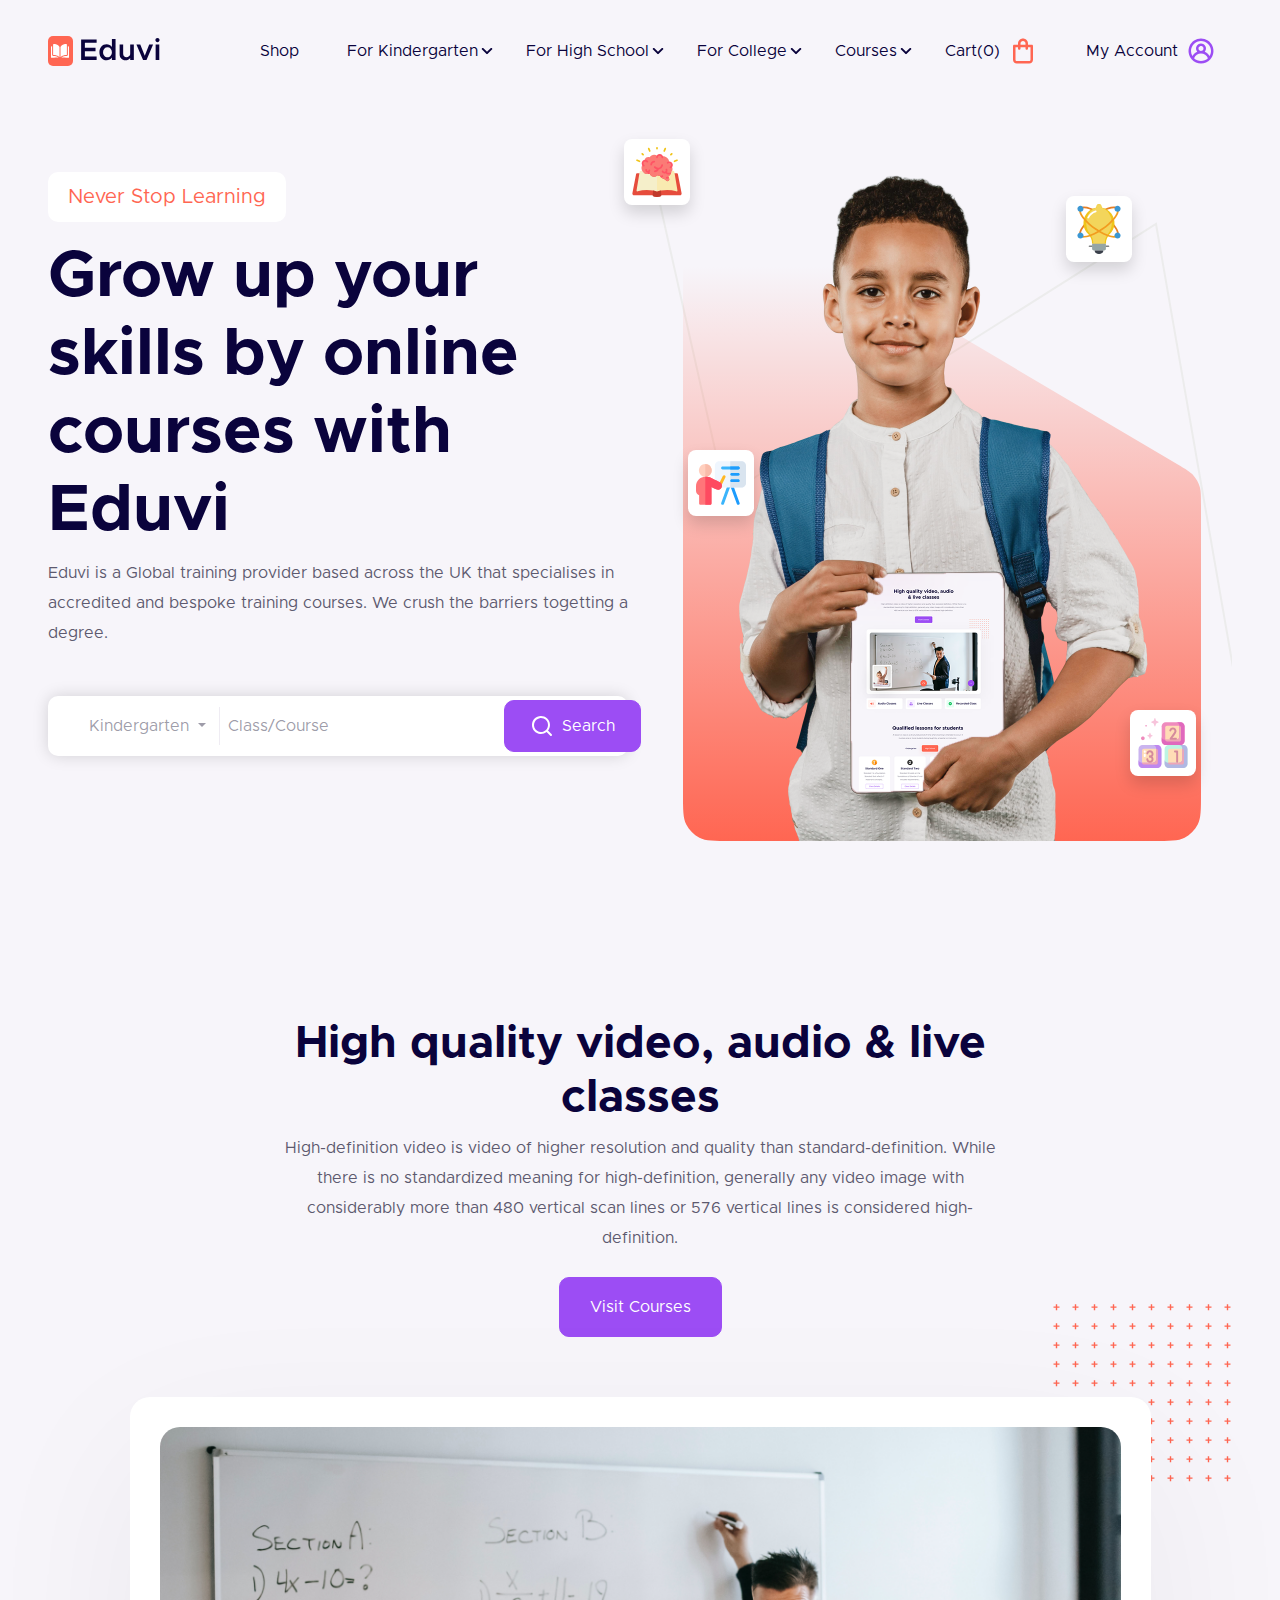
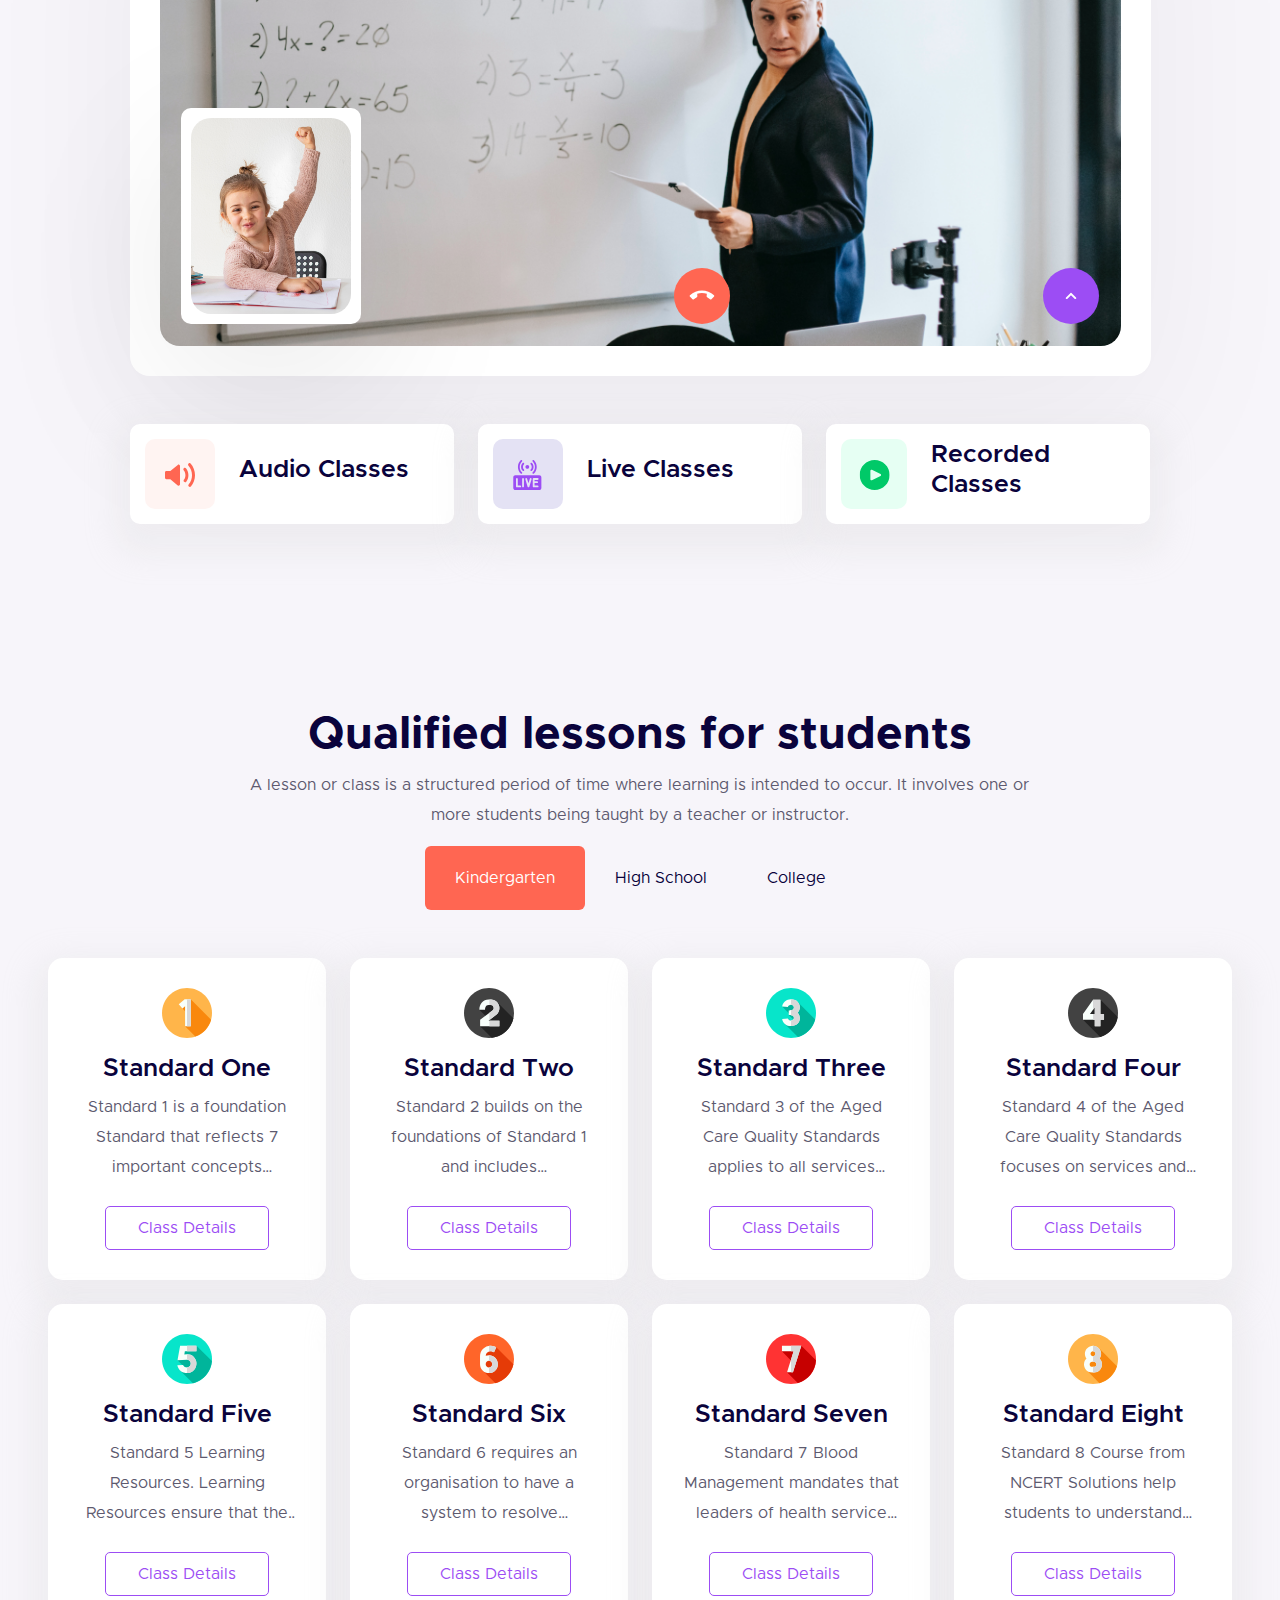
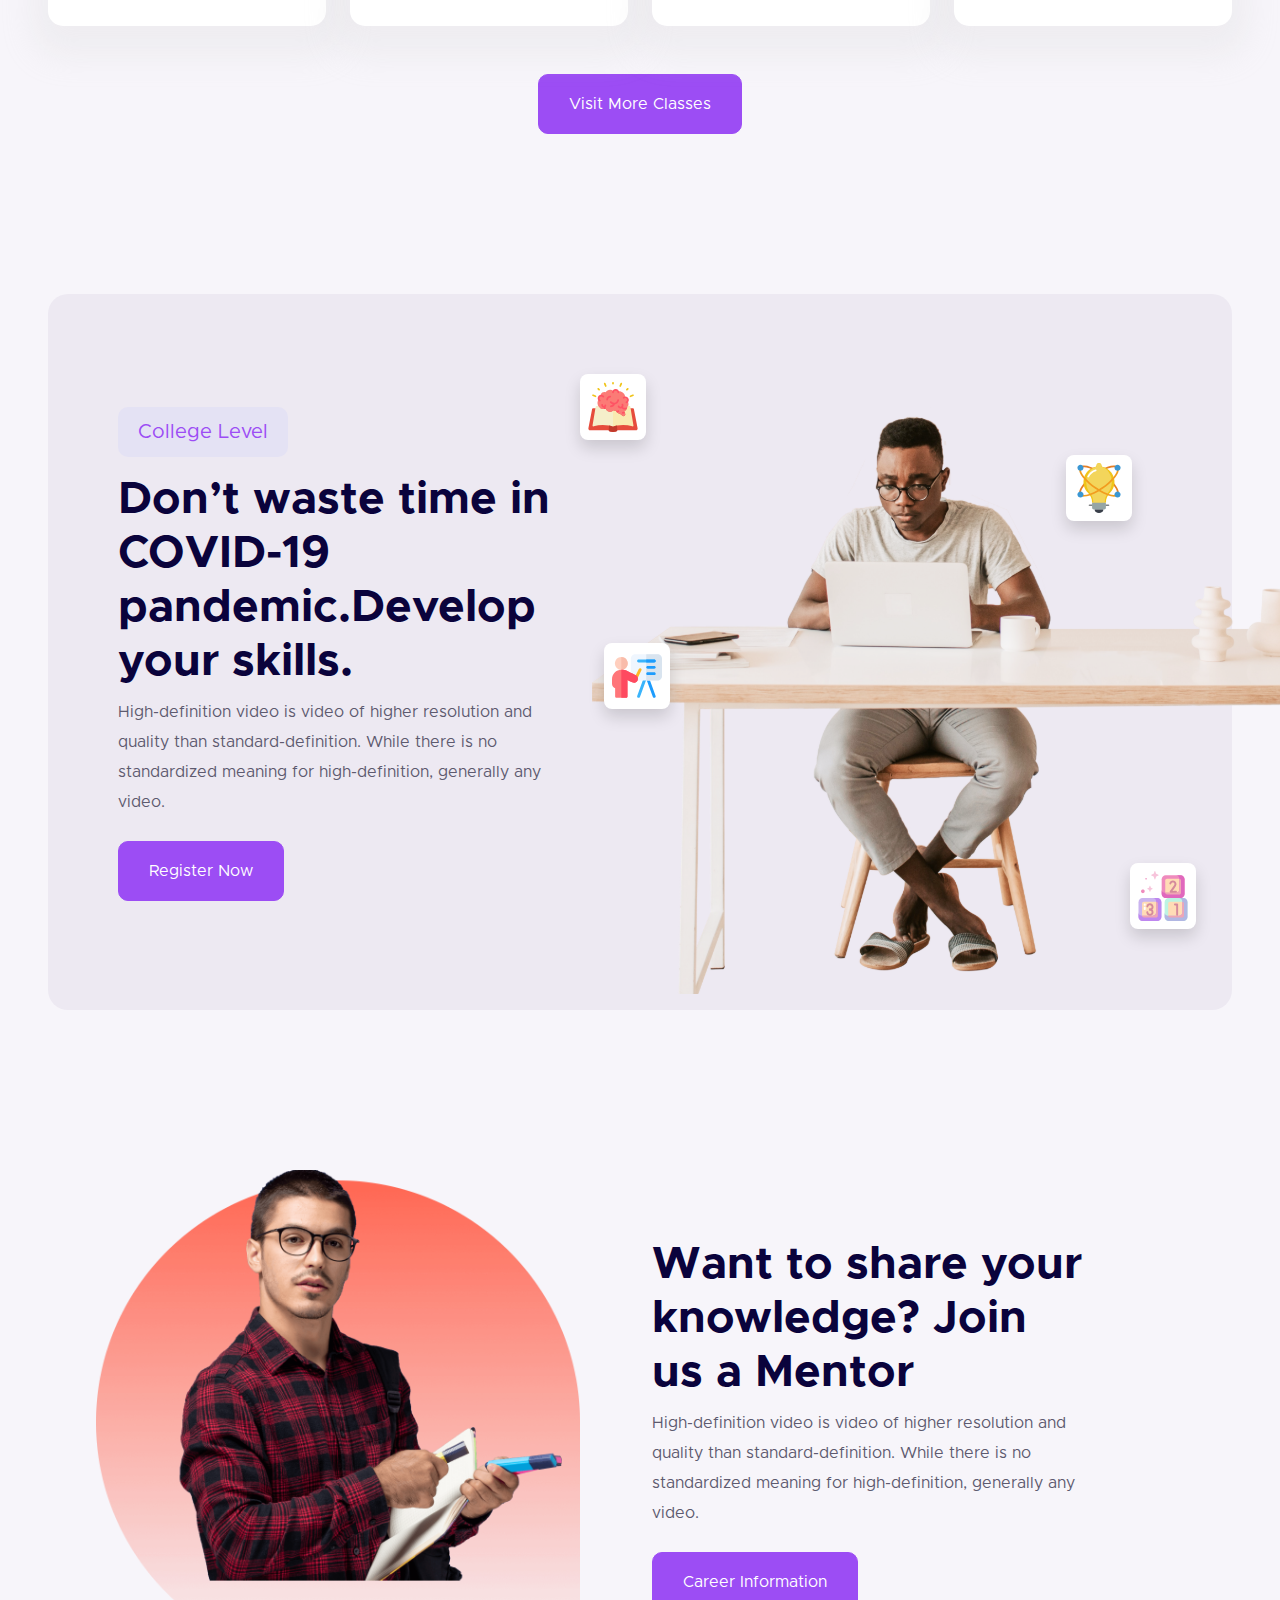
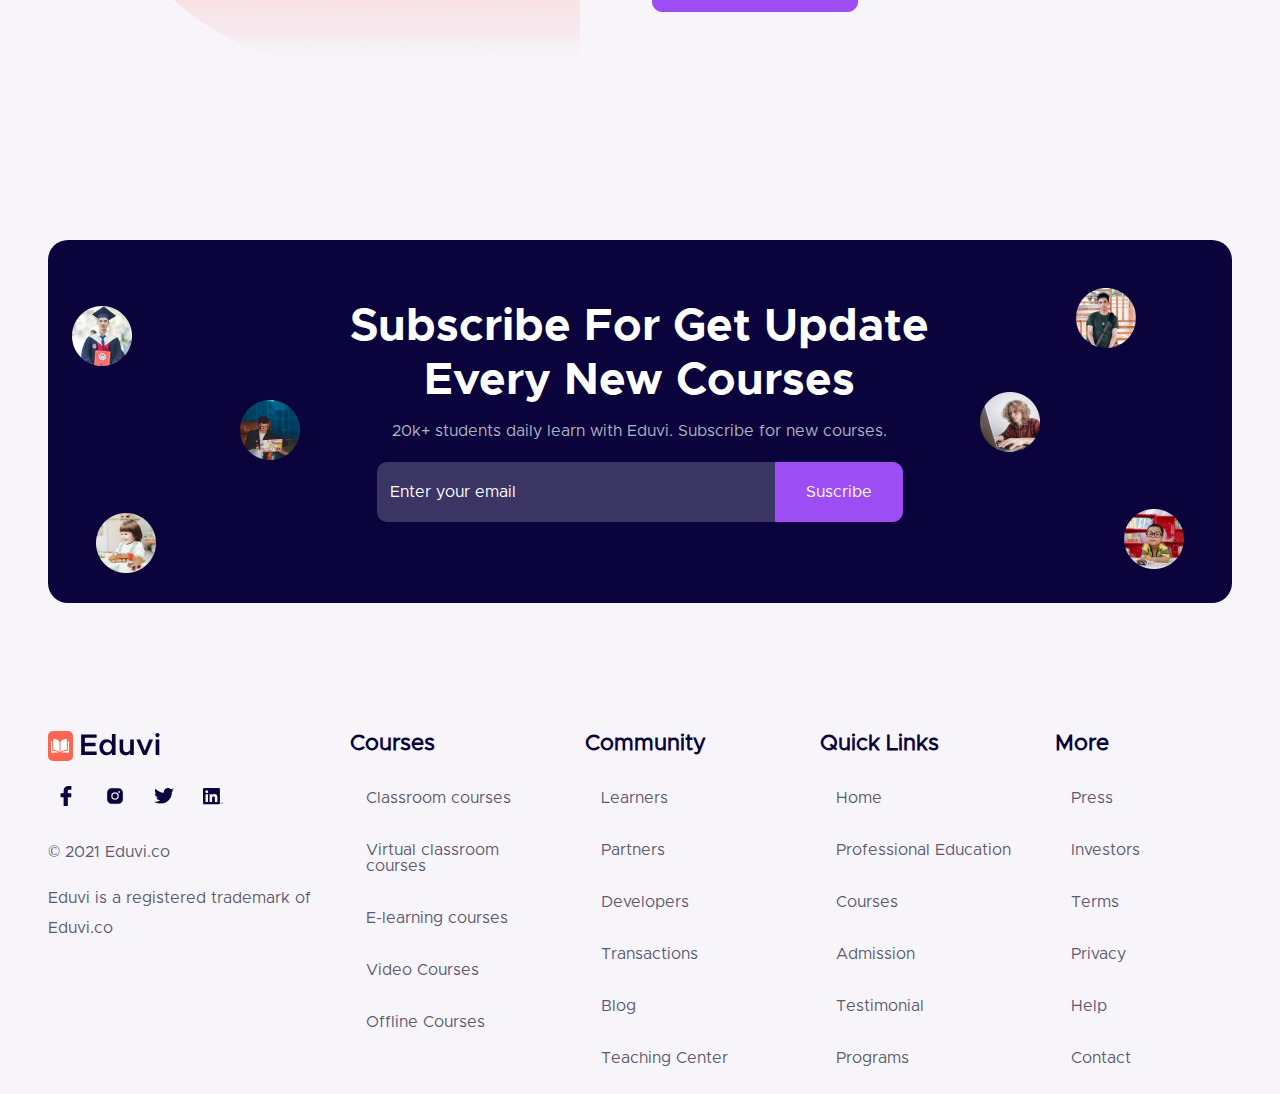
==== index.html @ 2e6a2128 "homepage fixes" ====
<!DOCTYPE html>
<html lang="en">
  <head>
    <meta charset="UTF-8" />
    <meta http-equiv="X-UA-Compatible" content="IE=edge" />
    <meta name="viewport" content="width=device-width, initial-scale=1.0" />
    <meta name="description" content="Eduvi is a Global training provider based across the UK that specialises in accredited and bespoke training courses. We crush the barriers togetting a degree"/>
    <!-- facebook meta tags -->
    <meta property="og:title" content="Want to share your knowledge?">
    <meta property="og:description" content="High-definition video is video of higher resolution and quality than standard-definition. While there is no standardized meaning for high-definition, generally any video.">
    <meta property="og:image" content="https://cupidanish10.github.io/eduVi-website/img/mentor.png">
    <meta property="og:url" content="https://cupidanish10.github.io/eduVi-website">
    <!-- twitter meta tags -->
    <meta name="twitter:title" content="Want to share your knowledge? ">
    <meta name="twitter:description" content="High-definition video is video of higher resolution and quality than standard-definition. While there is no standardized meaning for high-definition, generally any video.">
    <meta name="twitter:image" content="https://cupidanish10.github.io/eduVi-website/img/mentor.png">
    <meta name="twitter:card" content="https://cupidanish10.github.io/eduVi-website/img/mentor.png">
    <title>EDuvi | Home</title>
    <link rel="stylesheet" href="css/main.css" />
  </head>
  <body>
    <header class="header-static">
      <nav class="navbar navbar-expand-lg bg-transparent">
        <div class="container-fluid px-3 px-xl-5">
          <a class="navbar-brand" href="#">
            <img src="img/Logo.svg" alt="logo" />
          </a>
          <button
            class="navbar-toggler ms-auto me-3"
            type="button"
            data-bs-toggle="collapse"
            data-bs-target="#navbar-js"
            aria-controls="navbar-js"
            aria-expanded="false"
            aria-label="Toggle navigation"
          >
            <span class="navbar-toggler-icon"></span>
          </button>
          <div class="collapse navbar-collapse" id="navbar-js">
            <ul class="navbar-nav me-auto first-group">
              <li class="nav-item nav-item-spaced">
                <a class="nav-link" href="shop.html">Shop</a>
              </li>

              <li class="nav-item nav-item-spaced dropdown">
                <a
                  class="nav-link dropdown-toggle"
                  href="#"
                  role="button"
                  data-bs-toggle="dropdown"
                  aria-expanded="false"
                >
                  For Kindergarten
                </a>
                <ul class="dropdown-menu">
                  <li><a class="dropdown-item" href="#">Action</a></li>
                  <li><a class="dropdown-item" href="#">Another action</a></li>
                  <li><hr class="dropdown-divider" /></li>
                  <li>
                    <a class="dropdown-item" href="#">Something else here</a>
                  </li>
                </ul>
              </li>
              <li class="nav-item nav-item-spaced dropdown">
                <a
                  class="nav-link dropdown-toggle"
                  href="#"
                  role="button"
                  data-bs-toggle="dropdown"
                  aria-expanded="false"
                >
                  For High School
                </a>
                <ul class="dropdown-menu">
                  <li><a class="dropdown-item" href="#">Action</a></li>
                  <li><a class="dropdown-item" href="#">Another action</a></li>
                  <li><hr class="dropdown-divider" /></li>
                  <li>
                    <a class="dropdown-item" href="#">Something else here</a>
                  </li>
                </ul>
              </li>
              <li class="nav-item nav-item-spaced dropdown">
                <a
                  class="nav-link dropdown-toggle"
                  href="#"
                  role="button"
                  data-bs-toggle="dropdown"
                  aria-expanded="false"
                >
                  For College
                </a>
                <ul class="dropdown-menu">
                  <li><a class="dropdown-item" href="#">Action</a></li>
                  <li><a class="dropdown-item" href="#">Another action</a></li>
                  <li><hr class="dropdown-divider" /></li>
                  <li>
                    <a class="dropdown-item" href="#">Something else here</a>
                  </li>
                </ul>
              </li>
             
              <li class="nav-item nav-item-spaced dropdown">
                <a
                  class="nav-link dropdown-toggle"
                  href="#"
                  role="button"
                  data-bs-toggle="dropdown"
                  aria-expanded="false"
                >
                  Courses
                </a>
                <ul class="dropdown-menu">
                  <li><a class="dropdown-item" href="#">Action</a></li>
                  <li><a class="dropdown-item" href="#">Another action</a></li>
                  <li><hr class="dropdown-divider" /></li>
                  <li>
                    <a class="dropdown-item" href="#">Something else here</a>
                  </li>
                </ul>
              </li>
            </ul>

           
          </div>
          <ul
          class="navbar-nav align-items-lg-center d-flex flex-row ml-lg-auto second-group"
        >
          <li class="nav-item">
            <a class="nav-link d-flex align-items-center" href="cart.html"
              > <span class="d-none d-xl-block pe-2">Cart(0)</span>  <img src="img/icons/bag.svg" alt="shopping bag" /></a
            >
           
          </li>
          <li class="nav-item nav-item-spaced dropdown">
            <a
              class="nav-link d-flex align-items-center dropdown-toggle"
              href="#"
              role="button"
              data-bs-toggle="dropdown"
              aria-expanded="false"
            >
            <span class="d-none d-xl-block pe-2"> My Account </span> <img src="img/icons/profile.svg" alt="profile" />
            </a>
            <ul class="dropdown-menu">
              <li><a class="dropdown-item" href="#">Action</a></li>
              <li><a class="dropdown-item" href="#">Another action</a></li>
              <li><hr class="dropdown-divider" /></li>
              <li>
                <a class="dropdown-item" href="#">Something else here</a>
              </li>
            </ul>
          </li>
        </ul>
        </div>
      </nav>
    </header>

    <main>
      <section class="main position-relative overflow-hidden">
        <div class="container-fluid px-3 px-xl-5">
          <div class="row">
            <div class="col-md-6">
              <div class="badge bg-white text-secondary d-inline-block mb-3">
                Never Stop Learning
              </div>
              <h1>Grow up your skills by online courses with Eduvi</h1>
              <p>
                Eduvi is a Global training provider based across the UK that
                specialises in accredited and bespoke training courses. We crush
                the barriers togetting a degree.
              </p>
              <div class="search-bar mt-5 p-3 p-lg-1 ps-lg-4">
                <form action="#" class="form-group d-block">
                  <div class="row">
                    <div class="col-lg-3 d-flex align-items-center form-group">
                      <div
                        class="dropdown border-end-sm"
                        data-bs-toggle="select"
                      >
                        <button
                          class="btn btn-link dropdown-toggle ps-2 ps-sm-3"
                          type="button"
                          data-bs-toggle="dropdown"
                          aria-expanded="false"
                        >
                          <span class="dropdown-toggle-label"
                            >Kindergarten</span
                          >
                        </button>
                        <input type="hidden" />
                        <ul class="dropdown-menu" style="">
                          <li>
                            
                            <a role="option" class="dropdown-item" tabindex="0" aria-setsize="4" aria-posinset="2"
                              ><span class="dropdown-item-label"
                                >High School</span
                              ></a
                            >
                          </li>
                          <li>
                            <a class="dropdown-item" role="option" class="dropdown-item" tabindex="0" aria-setsize="4" aria-posinset="2"
                              ><span class="dropdown-item-label"
                                >College</span
                              ></a
                            >
                          </li>
                        </ul>
                      </div>
                    </div>
                    <div class="col-lg-6 d-flex align-items-center form-group">
                      <input
                        class="form-control border-0 shadow-0"
                        type="text"
                        name="search"
                        placeholder="Class/Course"
                      />
                    </div>

                    <div class="col-lg-3 d-grid">
                      <button
                        class="btn btn-primary h-100 d-flex justify-content-center px-3"
                        type="submit"
                      >
                        <img
                          src="img/icons/magnifier.svg"
                          alt="search courses"
                        />
                        <span class="ms-2"> Search </span>
                      </button>
                    </div>
                  </div>
                </form>
              </div>
            </div>

            <div class="col-md-6 position-relative">
              <figure class="text-center hero-figure">
                <img src="img/hero/hero.svg" alt="hero image" />
              </figure>
              <div
                class="p-2 bg-white shadow rounded-3 position-absolute top-0 start-0 msn-1 translate-middle-y d-none d-sm-block"
              >
                <img src="img/hero/book.svg" alt="book Icon" />
              </div>
              <div
                class="p-2 bg-white shadow rounded-3 position-absolute top-50 start-0 translate-middle-y ms-5 mtn-2 d-none d-sm-block"
              >
                <img src="img/hero/presentation 1.svg" alt="presentation Icon" />
              </div>
              <div
                class="p-2 bg-white shadow rounded-3 position-absolute top-0 end-0 me-7 mt-4"
              >
                <img src="img/hero/lightbulb 1.svg" alt="bulb Icon" />
              </div>
              <div
                class="p-2 bg-white shadow rounded-3 position-absolute bottom-0 end-0 translate-middle-y mb-5 me-5 d-none d-lg-block z-index-9"
              >
                <img src="img/hero/blocks 1.svg" alt="block Icon" />
              </div>
            </div>
          </div>
        </div>
      </section>

      <section class="main position-relative overflow-hidden">
        <div class="container">
          <div class="row justify-content-center">
            <div class="col-md-8 text-center">
              <h2>High quality video, audio &amp; live classes</h2>
              <p>
                High-definition video is video of higher resolution and quality
                than standard-definition. While there is no standardized meaning
                for high-definition, generally any video image with considerably
                more than 480 vertical scan lines or 576 vertical lines is
                considered high-definition.
              </p>

              <div class="mt-4">
                <a href="" class="btn btn-primary"> Visit Courses </a>
              </div>
            </div>
          </div>

          <div class="row justify-content-center">
            <div class="col-md-11">
              <div class="card border-0 text-center video-card">
                <img src="img/video-call.png" class="img-fluid" alt="video call" />
                
                <div class="position-absolute call-wrapper">
                  <div class="d-flex align-items-end justify-content-between">
                    <div class="small-video">
                      <img src="img/little-girl.png" class="img-fluid" alt="call" />
                    </div>
                    <div class="cancel-btn icon-lg bg-secondary rounded-circle">
                      <img src="img/icons/call.svg" alt="cancel call" />
                    </div>
                    <div class="more-btn icon-lg bg-primary rounded-circle">
                      <img src="img/icons/arrow-up.svg" alt="more arrow" />
                    </div>
                  </div>

                </div>
                <figure class="position-absolute ms-n7 d-none d-xl-block pattern-img">
                  <svg xmlns="http://www.w3.org/2000/svg" width="180" height="185" viewBox="0 0 180 185" fill="none">
                    <path d="M1.50575 8.822V7.464H3.80175V5.14H5.20175V7.464H7.49775V8.822H5.20175V11.23H3.80175V8.822H1.50575Z" fill="#FF6652"/>
                    <path d="M20.5058 8.822V7.464H22.8018V5.14H24.2018V7.464H26.4978V8.822H24.2018V11.23H22.8018V8.822H20.5058Z" fill="#FF6652"/>
                    <path d="M39.5058 8.822V7.464H41.8018V5.14H43.2018V7.464H45.4978V8.822H43.2018V11.23H41.8018V8.822H39.5058Z" fill="#FF6652"/>
                    <path d="M58.5058 8.822V7.464H60.8018V5.14H62.2018V7.464H64.4978V8.822H62.2018V11.23H60.8018V8.822H58.5058Z" fill="#FF6652"/>
                    <path d="M77.5058 8.822V7.464H79.8018V5.14H81.2018V7.464H83.4978V8.822H81.2018V11.23H79.8018V8.822H77.5058Z" fill="#FF6652"/>
                    <path d="M96.5058 8.822V7.464H98.8018V5.14H100.202V7.464H102.498V8.822H100.202V11.23H98.8018V8.822H96.5058Z" fill="#FF6652"/>
                    <path d="M115.506 8.822V7.464H117.802V5.14H119.202V7.464H121.498V8.822H119.202V11.23H117.802V8.822H115.506Z" fill="#FF6652"/>
                    <path d="M134.506 8.822V7.464H136.802V5.14H138.202V7.464H140.498V8.822H138.202V11.23H136.802V8.822H134.506Z" fill="#FF6652"/>
                    <path d="M153.506 8.822V7.464H155.802V5.14H157.202V7.464H159.498V8.822H157.202V11.23H155.802V8.822H153.506Z" fill="#FF6652"/>
                    <path d="M172.506 8.822V7.464H174.802V5.14H176.202V7.464H178.498V8.822H176.202V11.23H174.802V8.822H172.506Z" fill="#FF6652"/>
                    <path d="M1.50575 27.822V26.464H3.80175V24.14H5.20175V26.464H7.49775V27.822H5.20175V30.23H3.80175V27.822H1.50575Z" fill="#FF6652"/>
                    <path d="M20.5058 27.822V26.464H22.8018V24.14H24.2018V26.464H26.4978V27.822H24.2018V30.23H22.8018V27.822H20.5058Z" fill="#FF6652"/>
                    <path d="M39.5058 27.822V26.464H41.8018V24.14H43.2018V26.464H45.4978V27.822H43.2018V30.23H41.8018V27.822H39.5058Z" fill="#FF6652"/>
                    <path d="M58.5058 27.822V26.464H60.8018V24.14H62.2018V26.464H64.4978V27.822H62.2018V30.23H60.8018V27.822H58.5058Z" fill="#FF6652"/>
                    <path d="M77.5058 27.822V26.464H79.8018V24.14H81.2018V26.464H83.4978V27.822H81.2018V30.23H79.8018V27.822H77.5058Z" fill="#FF6652"/>
                    <path d="M96.5058 27.822V26.464H98.8018V24.14H100.202V26.464H102.498V27.822H100.202V30.23H98.8018V27.822H96.5058Z" fill="#FF6652"/>
                    <path d="M115.506 27.822V26.464H117.802V24.14H119.202V26.464H121.498V27.822H119.202V30.23H117.802V27.822H115.506Z" fill="#FF6652"/>
                    <path d="M134.506 27.822V26.464H136.802V24.14H138.202V26.464H140.498V27.822H138.202V30.23H136.802V27.822H134.506Z" fill="#FF6652"/>
                    <path d="M153.506 27.822V26.464H155.802V24.14H157.202V26.464H159.498V27.822H157.202V30.23H155.802V27.822H153.506Z" fill="#FF6652"/>
                    <path d="M172.506 27.822V26.464H174.802V24.14H176.202V26.464H178.498V27.822H176.202V30.23H174.802V27.822H172.506Z" fill="#FF6652"/>
                    <path d="M1.50575 46.822V45.464H3.80175V43.14H5.20175V45.464H7.49775V46.822H5.20175V49.23H3.80175V46.822H1.50575Z" fill="#FF6652"/>
                    <path d="M20.5058 46.822V45.464H22.8018V43.14H24.2018V45.464H26.4978V46.822H24.2018V49.23H22.8018V46.822H20.5058Z" fill="#FF6652"/>
                    <path d="M39.5058 46.822V45.464H41.8018V43.14H43.2018V45.464H45.4978V46.822H43.2018V49.23H41.8018V46.822H39.5058Z" fill="#FF6652"/>
                    <path d="M58.5058 46.822V45.464H60.8018V43.14H62.2018V45.464H64.4978V46.822H62.2018V49.23H60.8018V46.822H58.5058Z" fill="#FF6652"/>
                    <path d="M77.5058 46.822V45.464H79.8018V43.14H81.2018V45.464H83.4978V46.822H81.2018V49.23H79.8018V46.822H77.5058Z" fill="#FF6652"/>
                    <path d="M96.5058 46.822V45.464H98.8018V43.14H100.202V45.464H102.498V46.822H100.202V49.23H98.8018V46.822H96.5058Z" fill="#FF6652"/>
                    <path d="M115.506 46.822V45.464H117.802V43.14H119.202V45.464H121.498V46.822H119.202V49.23H117.802V46.822H115.506Z" fill="#FF6652"/>
                    <path d="M134.506 46.822V45.464H136.802V43.14H138.202V45.464H140.498V46.822H138.202V49.23H136.802V46.822H134.506Z" fill="#FF6652"/>
                    <path d="M153.506 46.822V45.464H155.802V43.14H157.202V45.464H159.498V46.822H157.202V49.23H155.802V46.822H153.506Z" fill="#FF6652"/>
                    <path d="M172.506 46.822V45.464H174.802V43.14H176.202V45.464H178.498V46.822H176.202V49.23H174.802V46.822H172.506Z" fill="#FF6652"/>
                    <path d="M1.50575 65.822V64.464H3.80175V62.14H5.20175V64.464H7.49775V65.822H5.20175V68.23H3.80175V65.822H1.50575Z" fill="#FF6652"/>
                    <path d="M20.5058 65.822V64.464H22.8018V62.14H24.2018V64.464H26.4978V65.822H24.2018V68.23H22.8018V65.822H20.5058Z" fill="#FF6652"/>
                    <path d="M39.5058 65.822V64.464H41.8018V62.14H43.2018V64.464H45.4978V65.822H43.2018V68.23H41.8018V65.822H39.5058Z" fill="#FF6652"/>
                    <path d="M58.5058 65.822V64.464H60.8018V62.14H62.2018V64.464H64.4978V65.822H62.2018V68.23H60.8018V65.822H58.5058Z" fill="#FF6652"/>
                    <path d="M77.5058 65.822V64.464H79.8018V62.14H81.2018V64.464H83.4978V65.822H81.2018V68.23H79.8018V65.822H77.5058Z" fill="#FF6652"/>
                    <path d="M96.5058 65.822V64.464H98.8018V62.14H100.202V64.464H102.498V65.822H100.202V68.23H98.8018V65.822H96.5058Z" fill="#FF6652"/>
                    <path d="M115.506 65.822V64.464H117.802V62.14H119.202V64.464H121.498V65.822H119.202V68.23H117.802V65.822H115.506Z" fill="#FF6652"/>
                    <path d="M134.506 65.822V64.464H136.802V62.14H138.202V64.464H140.498V65.822H138.202V68.23H136.802V65.822H134.506Z" fill="#FF6652"/>
                    <path d="M153.506 65.822V64.464H155.802V62.14H157.202V64.464H159.498V65.822H157.202V68.23H155.802V65.822H153.506Z" fill="#FF6652"/>
                    <path d="M172.506 65.822V64.464H174.802V62.14H176.202V64.464H178.498V65.822H176.202V68.23H174.802V65.822H172.506Z" fill="#FF6652"/>
                    <path d="M1.50575 84.822V83.464H3.80175V81.14H5.20175V83.464H7.49775V84.822H5.20175V87.23H3.80175V84.822H1.50575Z" fill="#FF6652"/>
                    <path d="M20.5058 84.822V83.464H22.8018V81.14H24.2018V83.464H26.4978V84.822H24.2018V87.23H22.8018V84.822H20.5058Z" fill="#FF6652"/>
                    <path d="M39.5058 84.822V83.464H41.8018V81.14H43.2018V83.464H45.4978V84.822H43.2018V87.23H41.8018V84.822H39.5058Z" fill="#FF6652"/>
                    <path d="M58.5058 84.822V83.464H60.8018V81.14H62.2018V83.464H64.4978V84.822H62.2018V87.23H60.8018V84.822H58.5058Z" fill="#FF6652"/>
                    <path d="M77.5058 84.822V83.464H79.8018V81.14H81.2018V83.464H83.4978V84.822H81.2018V87.23H79.8018V84.822H77.5058Z" fill="#FF6652"/>
                    <path d="M96.5058 84.822V83.464H98.8018V81.14H100.202V83.464H102.498V84.822H100.202V87.23H98.8018V84.822H96.5058Z" fill="#FF6652"/>
                    <path d="M115.506 84.822V83.464H117.802V81.14H119.202V83.464H121.498V84.822H119.202V87.23H117.802V84.822H115.506Z" fill="#FF6652"/>
                    <path d="M134.506 84.822V83.464H136.802V81.14H138.202V83.464H140.498V84.822H138.202V87.23H136.802V84.822H134.506Z" fill="#FF6652"/>
                    <path d="M153.506 84.822V83.464H155.802V81.14H157.202V83.464H159.498V84.822H157.202V87.23H155.802V84.822H153.506Z" fill="#FF6652"/>
                    <path d="M172.506 84.822V83.464H174.802V81.14H176.202V83.464H178.498V84.822H176.202V87.23H174.802V84.822H172.506Z" fill="#FF6652"/>
                    <path d="M1.50575 103.822V102.464H3.80175V100.14H5.20175V102.464H7.49775V103.822H5.20175V106.23H3.80175V103.822H1.50575Z" fill="#FF6652"/>
                    <path d="M20.5058 103.822V102.464H22.8018V100.14H24.2018V102.464H26.4978V103.822H24.2018V106.23H22.8018V103.822H20.5058Z" fill="#FF6652"/>
                    <path d="M39.5058 103.822V102.464H41.8018V100.14H43.2018V102.464H45.4978V103.822H43.2018V106.23H41.8018V103.822H39.5058Z" fill="#FF6652"/>
                    <path d="M58.5058 103.822V102.464H60.8018V100.14H62.2018V102.464H64.4978V103.822H62.2018V106.23H60.8018V103.822H58.5058Z" fill="#FF6652"/>
                    <path d="M77.5058 103.822V102.464H79.8018V100.14H81.2018V102.464H83.4978V103.822H81.2018V106.23H79.8018V103.822H77.5058Z" fill="#FF6652"/>
                    <path d="M96.5058 103.822V102.464H98.8018V100.14H100.202V102.464H102.498V103.822H100.202V106.23H98.8018V103.822H96.5058Z" fill="#FF6652"/>
                    <path d="M115.506 103.822V102.464H117.802V100.14H119.202V102.464H121.498V103.822H119.202V106.23H117.802V103.822H115.506Z" fill="#FF6652"/>
                    <path d="M134.506 103.822V102.464H136.802V100.14H138.202V102.464H140.498V103.822H138.202V106.23H136.802V103.822H134.506Z" fill="#FF6652"/>
                    <path d="M153.506 103.822V102.464H155.802V100.14H157.202V102.464H159.498V103.822H157.202V106.23H155.802V103.822H153.506Z" fill="#FF6652"/>
                    <path d="M172.506 103.822V102.464H174.802V100.14H176.202V102.464H178.498V103.822H176.202V106.23H174.802V103.822H172.506Z" fill="#FF6652"/>
                    <path d="M1.50575 122.822V121.464H3.80175V119.14H5.20175V121.464H7.49775V122.822H5.20175V125.23H3.80175V122.822H1.50575Z" fill="#FF6652"/>
                    <path d="M20.5058 122.822V121.464H22.8018V119.14H24.2018V121.464H26.4978V122.822H24.2018V125.23H22.8018V122.822H20.5058Z" fill="#FF6652"/>
                    <path d="M39.5058 122.822V121.464H41.8018V119.14H43.2018V121.464H45.4978V122.822H43.2018V125.23H41.8018V122.822H39.5058Z" fill="#FF6652"/>
                    <path d="M58.5058 122.822V121.464H60.8018V119.14H62.2018V121.464H64.4978V122.822H62.2018V125.23H60.8018V122.822H58.5058Z" fill="#FF6652"/>
                    <path d="M77.5058 122.822V121.464H79.8018V119.14H81.2018V121.464H83.4978V122.822H81.2018V125.23H79.8018V122.822H77.5058Z" fill="#FF6652"/>
                    <path d="M96.5058 122.822V121.464H98.8018V119.14H100.202V121.464H102.498V122.822H100.202V125.23H98.8018V122.822H96.5058Z" fill="#FF6652"/>
                    <path d="M115.506 122.822V121.464H117.802V119.14H119.202V121.464H121.498V122.822H119.202V125.23H117.802V122.822H115.506Z" fill="#FF6652"/>
                    <path d="M134.506 122.822V121.464H136.802V119.14H138.202V121.464H140.498V122.822H138.202V125.23H136.802V122.822H134.506Z" fill="#FF6652"/>
                    <path d="M153.506 122.822V121.464H155.802V119.14H157.202V121.464H159.498V122.822H157.202V125.23H155.802V122.822H153.506Z" fill="#FF6652"/>
                    <path d="M172.506 122.822V121.464H174.802V119.14H176.202V121.464H178.498V122.822H176.202V125.23H174.802V122.822H172.506Z" fill="#FF6652"/>
                    <path d="M1.50575 141.822V140.464H3.80175V138.14H5.20175V140.464H7.49775V141.822H5.20175V144.23H3.80175V141.822H1.50575Z" fill="#FF6652"/>
                    <path d="M20.5058 141.822V140.464H22.8018V138.14H24.2018V140.464H26.4978V141.822H24.2018V144.23H22.8018V141.822H20.5058Z" fill="#FF6652"/>
                    <path d="M39.5058 141.822V140.464H41.8018V138.14H43.2018V140.464H45.4978V141.822H43.2018V144.23H41.8018V141.822H39.5058Z" fill="#FF6652"/>
                    <path d="M58.5058 141.822V140.464H60.8018V138.14H62.2018V140.464H64.4978V141.822H62.2018V144.23H60.8018V141.822H58.5058Z" fill="#FF6652"/>
                    <path d="M77.5058 141.822V140.464H79.8018V138.14H81.2018V140.464H83.4978V141.822H81.2018V144.23H79.8018V141.822H77.5058Z" fill="#FF6652"/>
                    <path d="M96.5058 141.822V140.464H98.8018V138.14H100.202V140.464H102.498V141.822H100.202V144.23H98.8018V141.822H96.5058Z" fill="#FF6652"/>
                    <path d="M115.506 141.822V140.464H117.802V138.14H119.202V140.464H121.498V141.822H119.202V144.23H117.802V141.822H115.506Z" fill="#FF6652"/>
                    <path d="M134.506 141.822V140.464H136.802V138.14H138.202V140.464H140.498V141.822H138.202V144.23H136.802V141.822H134.506Z" fill="#FF6652"/>
                    <path d="M153.506 141.822V140.464H155.802V138.14H157.202V140.464H159.498V141.822H157.202V144.23H155.802V141.822H153.506Z" fill="#FF6652"/>
                    <path d="M172.506 141.822V140.464H174.802V138.14H176.202V140.464H178.498V141.822H176.202V144.23H174.802V141.822H172.506Z" fill="#FF6652"/>
                    <path d="M1.50575 160.822V159.464H3.80175V157.14H5.20175V159.464H7.49775V160.822H5.20175V163.23H3.80175V160.822H1.50575Z" fill="#FF6652"/>
                    <path d="M20.5058 160.822V159.464H22.8018V157.14H24.2018V159.464H26.4978V160.822H24.2018V163.23H22.8018V160.822H20.5058Z" fill="#FF6652"/>
                    <path d="M39.5058 160.822V159.464H41.8018V157.14H43.2018V159.464H45.4978V160.822H43.2018V163.23H41.8018V160.822H39.5058Z" fill="#FF6652"/>
                    <path d="M58.5058 160.822V159.464H60.8018V157.14H62.2018V159.464H64.4978V160.822H62.2018V163.23H60.8018V160.822H58.5058Z" fill="#FF6652"/>
                    <path d="M77.5058 160.822V159.464H79.8018V157.14H81.2018V159.464H83.4978V160.822H81.2018V163.23H79.8018V160.822H77.5058Z" fill="#FF6652"/>
                    <path d="M96.5058 160.822V159.464H98.8018V157.14H100.202V159.464H102.498V160.822H100.202V163.23H98.8018V160.822H96.5058Z" fill="#FF6652"/>
                    <path d="M115.506 160.822V159.464H117.802V157.14H119.202V159.464H121.498V160.822H119.202V163.23H117.802V160.822H115.506Z" fill="#FF6652"/>
                    <path d="M134.506 160.822V159.464H136.802V157.14H138.202V159.464H140.498V160.822H138.202V163.23H136.802V160.822H134.506Z" fill="#FF6652"/>
                    <path d="M153.506 160.822V159.464H155.802V157.14H157.202V159.464H159.498V160.822H157.202V163.23H155.802V160.822H153.506Z" fill="#FF6652"/>
                    <path d="M172.506 160.822V159.464H174.802V157.14H176.202V159.464H178.498V160.822H176.202V163.23H174.802V160.822H172.506Z" fill="#FF6652"/>
                    <path d="M1.50575 179.822V178.464H3.80175V176.14H5.20175V178.464H7.49775V179.822H5.20175V182.23H3.80175V179.822H1.50575Z" fill="#FF6652"/>
                    <path d="M20.5058 179.822V178.464H22.8018V176.14H24.2018V178.464H26.4978V179.822H24.2018V182.23H22.8018V179.822H20.5058Z" fill="#FF6652"/>
                    <path d="M39.5058 179.822V178.464H41.8018V176.14H43.2018V178.464H45.4978V179.822H43.2018V182.23H41.8018V179.822H39.5058Z" fill="#FF6652"/>
                    <path d="M58.5058 179.822V178.464H60.8018V176.14H62.2018V178.464H64.4978V179.822H62.2018V182.23H60.8018V179.822H58.5058Z" fill="#FF6652"/>
                    <path d="M77.5058 179.822V178.464H79.8018V176.14H81.2018V178.464H83.4978V179.822H81.2018V182.23H79.8018V179.822H77.5058Z" fill="#FF6652"/>
                    <path d="M96.5058 179.822V178.464H98.8018V176.14H100.202V178.464H102.498V179.822H100.202V182.23H98.8018V179.822H96.5058Z" fill="#FF6652"/>
                    <path d="M115.506 179.822V178.464H117.802V176.14H119.202V178.464H121.498V179.822H119.202V182.23H117.802V179.822H115.506Z" fill="#FF6652"/>
                    <path d="M134.506 179.822V178.464H136.802V176.14H138.202V178.464H140.498V179.822H138.202V182.23H136.802V179.822H134.506Z" fill="#FF6652"/>
                    <path d="M153.506 179.822V178.464H155.802V176.14H157.202V178.464H159.498V179.822H157.202V182.23H155.802V179.822H153.506Z" fill="#FF6652"/>
                    <path d="M172.506 179.822V178.464H174.802V176.14H176.202V178.464H178.498V179.822H176.202V182.23H174.802V179.822H172.506Z" fill="#FF6652"/>
                    </svg>
                </figure>
              </div>
            </div>

            <div class="col-md-11">
              <div class="row justify-content-center mt-4">
                <div class="col-sm-12 col-md-6 col-lg-6 col-xl-4">
                  <div class="card border-0 service-card align-items-center flex-row">
                    <div class="icon-xl bg-secondary-soft me-4">
                      <img src="img/speaker.svg" alt="speaker">
                    </div>
                    <div class="content">
                      <h3> Audio Classes </h3>

                    </div>
                  </div>
                </div>
                <div class="col-sm-12 col-md-6 col-lg-6 col-xl-4">
                  <div class="card border-0 service-card align-items-center flex-row">
                    <div class="icon-xl bg-primary-soft me-4">
                      <img src="img/live.svg" alt="live">
                    </div>
                    <div class="content">
                      <h3> Live Classes </h3>

                    </div>
                  </div>
                </div>
                <div class="col-sm-12 col-md-6 col-lg-6 col-xl-4">
                  <div class="card border-0 service-card align-items-center flex-row">
                    <div class="icon-xl bg-danger-soft me-4">
                      <img src="img/recorded.svg" alt="recorded">
                    </div>
                    <div class="content">
                      <h3> Recorded Classes </h3>

                    </div>
                  </div>
                </div>
              </div>
            </div>
          </div>
        </div>
      </section>

      <section class="main">
        <div class="container-fluid px-3 px-xl-5">
          <div class="row justify-content-center">
            <div class="col-md-8 text-center">
              <h2>Qualified lessons for students</h2>
              <p>
                A lesson or class is a structured period of time where learning is intended to occur. It involves one or more students being taught by a teacher or instructor.
              </p>
            </div>
          </div>

          <div class="row">
            <div class="col-md-12">
              <ul class="nav nav-pills brand-pills mb-5 justify-content-center" id="myTab" role="tablist">
                <li class="nav-item" role="presentation">
                  <button class="nav-link active" id="home-tab" data-bs-toggle="tab" data-bs-target="#home-tab-pane" type="button" role="tab" aria-controls="home-tab-pane" aria-selected="true">Kindergarten</button>
                </li>
                <li class="nav-item" role="presentation">
                  <button class="nav-link" id="profile-tab" data-bs-toggle="tab" data-bs-target="#profile-tab-pane" type="button" role="tab" aria-controls="profile-tab-pane" aria-selected="false">High School</button>
                </li>
                <li class="nav-item" role="presentation">
                  <button class="nav-link" id="contact-tab" data-bs-toggle="tab" data-bs-target="#contact-tab-pane" type="button" role="tab" aria-controls="contact-tab-pane" aria-selected="false">College</button>
                </li>
               
              </ul>
              <div class="tab-content" id="myTabContent">
                <div class="tab-pane fade show active" id="home-tab-pane" role="tabpanel" aria-labelledby="home-tab" tabindex="0">
                  <div class="row">
                    <div class="col-sm-6 col-lg-4 col-xl-3">
                      <div class="card border-0 text-center lesson-card">
                        <img src="img/lessons/1.svg" class="img-fluid" alt="lesson 1" />
                        <div class="card-body pb-0">
                          <h3>Standard One</h3>
                          <p>
                            Standard 1 is a foundation Standard that reflects 7
                            important concepts Standard that reflects 7
                            important concepts
                          </p>
                          <div class="mt-4">
                            <a href="" class="btn btn-outline-primary">
                              Class Details
                            </a>
                          </div>
                        </div>
                      </div>
                    </div>
        
                    <div class="col-sm-6 col-lg-4 col-xl-3">
                      <div class="card border-0 text-center lesson-card">
                        <img src="img/lessons/2.svg" class="img-fluid" alt="lesson 2" />
                        <div class="card-body pb-0">
                          <h3>Standard Two</h3>
                          <p>
                            Standard 2 builds on the foundations of Standard 1 and includes requirementsof Standard 1 and includes requirements
                          </p>
                          <div class="mt-4">
                            <a href="" class="btn btn-outline-primary">
                              Class Details
                            </a>
                          </div>
                        </div>
                      </div>
        
                    </div>
        
                    <div class="col-sm-6 col-lg-4 col-xl-3">
                      <div class="card border-0 text-center lesson-card">
                        <img src="img/lessons/3.svg" class="img-fluid" alt="lesson 3" />
                        <div class="card-body pb-0">
                          <h3>Standard Three</h3>
                          <p>
                            Standard 3 of the Aged Care Quality Standards applies to all services delivering personal includes requirements
                          </p>
                          <div class="mt-4">
                            <a href="" class="btn btn-outline-primary">
                              Class Details
                            </a>
                          </div>
                        </div>
                      </div>
        
                    </div>
        
                    <div class="col-sm-6 col-lg-4 col-xl-3">
                      <div class="card border-0 text-center lesson-card">
                        <img src="img/lessons/4.svg" class="img-fluid" alt="lesson 4" />
                        <div class="card-body pb-0">
                          <h3>Standard Four</h3>
                          <p>
                            Standard 4 of the Aged Care Quality Standards focuses on services and supports personal includes requirements
                          </p>
                          <div class="mt-4">
                            <a href="" class="btn btn-outline-primary">
                              Class Details
                            </a>
                          </div>
                        </div>
                      </div>
        
                    </div>
        
                    <div class="col-sm-6 col-lg-4 col-xl-3">
                      <div class="card border-0 text-center lesson-card">
                        <img src="img/lessons/5.svg" class="img-fluid" alt="lesson 5" />
                        <div class="card-body pb-0">
                          <h3>Standard Five</h3>
                          <p>
                            Standard 5 Learning Resources. Learning Resources ensure that the school has the supports personal includes requirements
                          </p>
                          <div class="mt-4">
                            <a href="" class="btn btn-outline-primary">
                              Class Details
                            </a>
                          </div>
                        </div>
                      </div>
        
                    </div>
        
                    <div class="col-sm-6 col-lg-4 col-xl-3">
                      <div class="card border-0 text-center lesson-card">
                        <img src="img/lessons/6.svg" class="img-fluid" alt="lesson 6" />
                        <div class="card-body pb-0">
                          <h3>Standard Six</h3>
                          <p>
                            Standard 6 requires an organisation to have a system to resolve complaints school has the supports personal includes requirements
                          </p>
                          <div class="mt-4">
                            <a href="" class="btn btn-outline-primary">
                              Class Details
                            </a>
                          </div>
                        </div>
                      </div>
        
                    </div>
        
                    <div class="col-sm-6 col-lg-4 col-xl-3">
                        <div class="card border-0 text-center lesson-card">
                          <img src="img/lessons/7.svg" class="img-fluid" alt="lesson 7" />
                          <div class="card-body pb-0">
                            <h3>Standard Seven</h3>
                            <p>
                              Standard 7 Blood Management mandates that leaders of health service organisations system to resolve complaints school has the supports personal includes requirements
                            </p>
                            <div class="mt-4">
                              <a href="" class="btn btn-outline-primary">
                                Class Details
                              </a>
                            </div>
                          </div>
                        </div>
        
                    </div>
        
                    <div class="col-sm-6 col-lg-4 col-xl-3">
                      <div class="card border-0 text-center lesson-card">
                        <img src="img/lessons/8.svg" class="img-fluid" alt="lesson 8" />
                        <div class="card-body pb-0">
                          <h3>Standard Eight</h3>
                          <p>
                            Standard 8 Course from NCERT Solutions help students to understand service organisations system to resolve complaints school has the supports personal includes requirements
                          </p>
                          <div class="mt-4">
                            <a href="" class="btn btn-outline-primary">
                              Class Details
                            </a>
                          </div>
                        </div>
                      </div>
        
                    </div>
         
                  </div>
                </div>
                <div class="tab-pane fade" id="profile-tab-pane" role="tabpanel" aria-labelledby="profile-tab" tabindex="0">
                  <div class="row">
                    <div class="col-sm-6 col-lg-4 col-xl-3">
                      <div class="card border-0 text-center lesson-card">
                        <img src="img/lessons/1.svg" class="img-fluid" alt="lesson 1" />
                        <div class="card-body pb-0">
                          <h3>Standard One</h3>
                          <p>
                            Standard 1 is a foundation Standard that reflects 7
                            important concepts Standard that reflects 7
                            important concepts
                          </p>
                          <div class="mt-4">
                            <a href="" class="btn btn-outline-primary">
                              Class Details
                            </a>
                          </div>
                        </div>
                      </div>
                    </div>
        
                    <div class="col-sm-6 col-lg-4 col-xl-3">
                      <div class="card border-0 text-center lesson-card">
                        <img src="img/lessons/2.svg" class="img-fluid" alt="lesson 2" />
                        <div class="card-body pb-0">
                          <h3>Standard Two</h3>
                          <p>
                            Standard 2 builds on the foundations of Standard 1 and includes requirementsof Standard 1 and includes requirements
                          </p>
                          <div class="mt-4">
                            <a href="" class="btn btn-outline-primary">
                              Class Details
                            </a>
                          </div>
                        </div>
                      </div>
        
                    </div>
        
                    <div class="col-sm-6 col-lg-4 col-xl-3">
                      <div class="card border-0 text-center lesson-card">
                        <img src="img/lessons/3.svg" class="img-fluid" alt="lesson 3" />
                        <div class="card-body pb-0">
                          <h3>Standard Three</h3>
                          <p>
                            Standard 3 of the Aged Care Quality Standards applies to all services delivering personal includes requirements
                          </p>
                          <div class="mt-4">
                            <a href="" class="btn btn-outline-primary">
                              Class Details
                            </a>
                          </div>
                        </div>
                      </div>
        
                    </div>
        
                    <div class="col-sm-6 col-lg-4 col-xl-3">
                      <div class="card border-0 text-center lesson-card">
                        <img src="img/lessons/4.svg" class="img-fluid" alt="lesson 4" />
                        <div class="card-body pb-0">
                          <h3>Standard Four</h3>
                          <p>
                            Standard 4 of the Aged Care Quality Standards focuses on services and supports personal includes requirements
                          </p>
                          <div class="mt-4">
                            <a href="" class="btn btn-outline-primary">
                              Class Details
                            </a>
                          </div>
                        </div>
                      </div>
        
                    </div>
        
                    <div class="col-sm-6 col-lg-4 col-xl-3">
                      <div class="card border-0 text-center lesson-card">
                        <img src="img/lessons/5.svg" class="img-fluid" alt="lesson 5" />
                        <div class="card-body pb-0">
                          <h3>Standard Five</h3>
                          <p>
                            Standard 5 Learning Resources. Learning Resources ensure that the school has the supports personal includes requirements
                          </p>
                          <div class="mt-4">
                            <a href="" class="btn btn-outline-primary">
                              Class Details
                            </a>
                          </div>
                        </div>
                      </div>
        
                    </div>
        
                    <div class="col-sm-6 col-lg-4 col-xl-3">
                      <div class="card border-0 text-center lesson-card">
                        <img src="img/lessons/6.svg" class="img-fluid" alt="lesson 6" />
                        <div class="card-body pb-0">
                          <h3>Standard Six</h3>
                          <p>
                            Standard 6 requires an organisation to have a system to resolve complaints school has the supports personal includes requirements
                          </p>
                          <div class="mt-4">
                            <a href="" class="btn btn-outline-primary">
                              Class Details
                            </a>
                          </div>
                        </div>
                      </div>
        
                    </div>
        
                    <div class="col-sm-6 col-lg-4 col-xl-3">
                        <div class="card border-0 text-center lesson-card">
                          <img src="img/lessons/7.svg" class="img-fluid" alt="lesson 7" />
                          <div class="card-body pb-0">
                            <h3>Standard Seven</h3>
                            <p>
                              Standard 7 Blood Management mandates that leaders of health service organisations system to resolve complaints school has the supports personal includes requirements
                            </p>
                            <div class="mt-4">
                              <a href="" class="btn btn-outline-primary">
                                Class Details
                              </a>
                            </div>
                          </div>
                        </div>
        
                    </div>
        
                    <div class="col-sm-6 col-lg-4 col-xl-3">
                      <div class="card border-0 text-center lesson-card">
                        <img src="img/lessons/8.svg" class="img-fluid" alt="lesson 8" />
                        <div class="card-body pb-0">
                          <h3>Standard Eight</h3>
                          <p>
                            Standard 8 Course from NCERT Solutions help students to understand service organisations system to resolve complaints school has the supports personal includes requirements
                          </p>
                          <div class="mt-4">
                            <a href="" class="btn btn-outline-primary">
                              Class Details
                            </a>
                          </div>
                        </div>
                      </div>
        
                    </div>
         
                  </div>
                </div>
                <div class="tab-pane fade" id="contact-tab-pane" role="tabpanel" aria-labelledby="contact-tab" tabindex="0">
                  <div class="row">
                    <div class="col-sm-6 col-lg-4 col-xl-3">
                      <div class="card border-0 text-center lesson-card">
                        <img src="img/lessons/1.svg" class="img-fluid" alt="lesson 1" />
                        <div class="card-body pb-0">
                          <h3>Standard One</h3>
                          <p>
                            Standard 1 is a foundation Standard that reflects 7
                            important concepts Standard that reflects 7
                            important concepts
                          </p>
                          <div class="mt-4">
                            <a href="" class="btn btn-outline-primary">
                              Class Details
                            </a>
                          </div>
                        </div>
                      </div>
                    </div>
        
                    <div class="col-sm-6 col-lg-4 col-xl-3">
                      <div class="card border-0 text-center lesson-card">
                        <img src="img/lessons/2.svg" class="img-fluid" alt="lesson 2" />
                        <div class="card-body pb-0">
                          <h3>Standard Two</h3>
                          <p>
                            Standard 2 builds on the foundations of Standard 1 and includes requirementsof Standard 1 and includes requirements
                          </p>
                          <div class="mt-4">
                            <a href="" class="btn btn-outline-primary">
                              Class Details
                            </a>
                          </div>
                        </div>
                      </div>
        
                    </div>
        
                    <div class="col-sm-6 col-lg-4 col-xl-3">
                      <div class="card border-0 text-center lesson-card">
                        <img src="img/lessons/3.svg" class="img-fluid" alt="lesson 3" />
                        <div class="card-body pb-0">
                          <h3>Standard Three</h3>
                          <p>
                            Standard 3 of the Aged Care Quality Standards applies to all services delivering personal includes requirements
                          </p>
                          <div class="mt-4">
                            <a href="" class="btn btn-outline-primary">
                              Class Details
                            </a>
                          </div>
                        </div>
                      </div>
        
                    </div>
        
                    <div class="col-sm-6 col-lg-4 col-xl-3">
                      <div class="card border-0 text-center lesson-card">
                        <img src="img/lessons/4.svg" class="img-fluid" alt="lesson 4" />
                        <div class="card-body pb-0">
                          <h3>Standard Four</h3>
                          <p>
                            Standard 4 of the Aged Care Quality Standards focuses on services and supports personal includes requirements
                          </p>
                          <div class="mt-4">
                            <a href="" class="btn btn-outline-primary">
                              Class Details
                            </a>
                          </div>
                        </div>
                      </div>
        
                    </div>
        
                    <div class="col-sm-6 col-lg-4 col-xl-3">
                      <div class="card border-0 text-center lesson-card">
                        <img src="img/lessons/5.svg" class="img-fluid" alt="lesson 5" />
                        <div class="card-body pb-0">
                          <h3>Standard Five</h3>
                          <p>
                            Standard 5 Learning Resources. Learning Resources ensure that the school has the supports personal includes requirements
                          </p>
                          <div class="mt-4">
                            <a href="" class="btn btn-outline-primary">
                              Class Details
                            </a>
                          </div>
                        </div>
                      </div>
        
                    </div>
        
                    <div class="col-sm-6 col-lg-4 col-xl-3">
                      <div class="card border-0 text-center lesson-card">
                        <img src="img/lessons/6.svg" class="img-fluid" alt="lesson 6" />
                        <div class="card-body pb-0">
                          <h3>Standard Six</h3>
                          <p>
                            Standard 6 requires an organisation to have a system to resolve complaints school has the supports personal includes requirements
                          </p>
                          <div class="mt-4">
                            <a href="" class="btn btn-outline-primary">
                              Class Details
                            </a>
                          </div>
                        </div>
                      </div>
        
                    </div>
        
                    <div class="col-sm-6 col-lg-4 col-xl-3">
                        <div class="card border-0 text-center lesson-card">
                          <img src="img/lessons/7.svg" class="img-fluid" alt="lesson 7" />
                          <div class="card-body pb-0">
                            <h3>Standard Seven</h3>
                            <p>
                              Standard 7 Blood Management mandates that leaders of health service organisations system to resolve complaints school has the supports personal includes requirements
                            </p>
                            <div class="mt-4">
                              <a href="" class="btn btn-outline-primary">
                                Class Details
                              </a>
                            </div>
                          </div>
                        </div>
        
                    </div>
        
                    <div class="col-sm-6 col-lg-4 col-xl-3">
                      <div class="card border-0 text-center lesson-card">
                        <img src="img/lessons/8.svg" class="img-fluid" alt="lesson 8" />
                        <div class="card-body pb-0">
                          <h3>Standard Eight</h3>
                          <p>
                            Standard 8 Course from NCERT Solutions help students to understand service organisations system to resolve complaints school has the supports personal includes requirements
                          </p>
                          <div class="mt-4">
                            <a href="" class="btn btn-outline-primary">
                              Class Details
                            </a>
                          </div>
                        </div>
                      </div>
        
                    </div>
         
                  </div>
                </div>
               
              </div>
            </div>
          </div>

        

          <div class="row mt-4">
            <div class="col-md-12 text-center">
              <a href="" class="btn btn-primary"> Visit More Classes </a>
              
            </div>
          </div>
        </div>
      </section>

      <section class="main position-relative overflow-hidden">
        <div class="container-fluid px-3 px-xl-5">
          <div class="row">
            <div class="col-md-12">
              <div class="section-bg">
                  <div class="row">
                    <div class="col-md-5">
                      <div class="badge bg-primary-soft text-primary d-inline-block mb-3">
                        College Level
                      </div>
                      <h2>Don’t waste time in COVID-19 pandemic.Develop your skills.</h2>
                      <p>
                        High-definition video is video of higher resolution and quality than standard-definition. While there is no standardized meaning for high-definition, generally any video.
                      </p>
        
                      <div class="mt-4">
                        <a href="" class="btn btn-primary"> Register Now </a>
                      </div>
        
                     
                    </div>
        
                    <div class="col-md-7 pe-0 position-relative">
                      <figure class="text-center">
                        <img src="img/college-level.svg" alt="college level" />
                      </figure>
                      <div
                        class="p-2 bg-white shadow rounded-3 position-absolute top-0 start-0 translate-middle-y d-none d-sm-block"
                      >
                        <img src="img/hero/book.svg" alt="book Icon" />
                      </div>
                      <div
                        class="p-2 bg-white shadow rounded-3 position-absolute top-50 start-0 translate-middle-y ms-4 mtn-2 d-none d-sm-block"
                      >
                        <img src="img/hero/presentation 1.svg" alt="presentation Icon" />
                      </div>
                      <div
                        class="p-2 bg-white shadow rounded-3 position-absolute top-0 end-0 me-7 mt-5"
                      >
                        <img src="img/hero/lightbulb 1.svg" alt="bulb Icon" />
                      </div>
                      <div
                        class="p-2 bg-white shadow rounded-3 position-absolute bottom-0 end-0 translate-middle-y mb-5 me-5 d-none d-lg-block z-index-9"
                      >
                        <img src="img/hero/blocks 1.svg" alt="block Icon" />
                      </div>
                    </div>

                  </div>
              </div>
            </div>
          </div>
        </div>
      </section>

      <section class="main position-relative overflow-hidden">
        <div class="container-fluid px-3 px-xl-5">
          <div class="row align-items-center">
            <div class="col-md-6 position-relative">
              <figure class="text-center px-5">
                <img src="img/mentor.png" class="img-fluid" alt="mentor" />
              </figure>
             
            </div>

            <div class="col-md-6 pe-10">
              
              <h2>Want to share your knowledge? Join us a Mentor</h2>
              <p>
                High-definition video is video of higher resolution and quality than standard-definition. While there is no standardized meaning for high-definition, generally any video.
              </p>

              <div class="mt-4">
                <a href="" class="btn btn-primary"> Career Information </a>
              </div>

             
            </div>

           

          </div>
        </div>
      </section>

      <section class="main overflow-hidden">
        <div class="container-fluid px-3 px-xl-5">
          <div class="row">
            <div class="col-md-12">
              <div class="section-bg suscribe-block position-relative text-center">
                <div class="row justify-content-center">
                  <div class="col-md-7">
                    <h2 class="text-white">Subscribe For Get Update Every New Courses</h2>
                    <p> 20k+ students daily learn with Eduvi. Subscribe for new courses.</p>
                    <form class="mt-3 px-5 suscribe-form">
                      <div class="input-group mb-3">
                        <input type="text" class="form-control h-60" placeholder="Enter your email" aria-label="Enter your email" aria-describedby="basic-addon2">
                        <span class="input-group-text btn btn-primary" id="basic-addon2">Suscribe</span>
                      </div>
                      
                    </form>
                  </div>
                </div>

                <div
                class="avatar-sm rounded-3 position-absolute top-0 start-0 mt-6 ms-4 translate-middle-y d-none d-lg-block"
              >
                <img src="img/suscribe/avatar-1.png" alt="avatar 1 Icon" />
              </div>
              <div
                class="avatar-sm rounded-3 position-absolute top-50 start-0 translate-middle-y ms-12 mt-2 d-none d-lg-block"
              >
                <img src="img/suscribe/avatar-2.png" alt="avatar 2 Icon" />
              </div>
              <div
                class="avatar-sm rounded-3 position-absolute bottom-0 start-0 translate-middle-y ms-5 mtn-2 d-none d-lg-block"
              >
                <img src="img/suscribe/avatar-3.png" alt="avatar 3 Icon" />
              </div>
              <div
                class="avatar-sm rounded-3 position-absolute top-0 end-0 me-6 mt-5 d-none d-lg-block z-index-9"
              >
                <img src="img/suscribe/avatar-4.png" alt="avatar 4 Icon" />
              </div>
              <div
                class="avatar-sm rounded-3 position-absolute top-50 end-0 translate-middle-y mb-5 me-12 d-none d-lg-block z-index-9"
              >
                <img src="img/suscribe/avatar-5.png" alt="avatar 5 Icon" />
              </div>
              <div
                class="avatar-sm rounded-3 position-absolute bottom-0 end-0 translate-middle-y mb-1 me-5 d-none d-lg-block z-index-9"
              >
                <img src="img/suscribe/avatar-6.png" alt="avatar 6 Icon" />
              </div>

              </div>

            </div>
          </div>
        </div>
      </section>


    </main>

    <footer class="pt-5">
      <div class="container-fluid px-3 px-xl-5">
        <!-- Row START -->
        <div class="row g-4">
    
          <!-- Widget 1 START -->
          <div class="col-lg-3">
            <!-- logo -->
            <a class="me-0" href="index.html">
              <img class="light-mode-item h-40px" src="img/Logo.svg" alt="logo">
              
            </a>
             <!-- Social media icon -->
             <ul class="list-inline mb-0 mt-3">
              <li class="list-inline-item"> <a class="social-btn text-facebook" href="#"> <img src="img/social/facebook.svg" alt="facebook icon"/> </a> </li>
              <li class="list-inline-item"> <a class="social-btn text-instagram" href="#"><img src="img/social/instagram.svg" alt="instagram icon"/></a> </li>
              <li class="list-inline-item"> <a class="social-btn text-twitter" href="#"><img src="img/social/Twitter.svg" alt="Twitter icon"/></a> </li>
              <li class="list-inline-item"> <a class="social-btn text-linkedin" href="#"><img src="img/social/LinkedIn.svg" alt="LinkedIn icon"/></a> </li>
            </ul>

            <p class="mt-4"> &copy; 2021 Eduvi.co </p>
            <p class="">Eduvi is a registered trademark of Eduvi.co</p>
           
          </div>
          <!-- Widget 1 END -->
    
          <!-- Widget 2 START -->
          <div class="col-lg-7">
            <div class="row g-4">
              <!-- Link block -->
              <div class="col-6 col-md-4">
                <h5 class="mb-2 mb-md-4">Courses</h5>
                <ul class="nav flex-column list-unstyled">
                  <li class="nav-item"><a class="nav-link" href="#">Classroom courses</a></li>
                  <li class="nav-item"><a class="nav-link" href="#">Virtual classroom courses</a></li>
                  <li class="nav-item"><a class="nav-link" href="#">E-learning courses</a></li>
                  <li class="nav-item"><a class="nav-link" href="#">Video Courses</a></li>
                  <li class="nav-item"><a class="nav-link" href="#">Offline Courses</a></li>
                </ul>
              </div>
                      
              <!-- Link block -->
              <div class="col-6 col-md-4">
                <h5 class="mb-2 mb-md-4">Community</h5>
                <ul class="nav flex-column list-unstyled">
                  <li class="nav-item"><a class="nav-link" href="#">Learners</a></li>
                  <li class="nav-item"><a class="nav-link" href="#">Partners</a></li>
                  <li class="nav-item"><a class="nav-link" href="#">Developers</a></li>
                  <li class="nav-item"><a class="nav-link" href="#">Transactions</a></li>
                  <li class="nav-item"><a class="nav-link" href="#">Blog</a></li>
                  <li class="nav-item"><a class="nav-link" href="#">Teaching Center</a></li>
                </ul>
              </div>
    
              <!-- Link block -->
              <div class="col-6 col-md-4">
                <h5 class="mb-2 mb-md-4">Quick Links</h5>
                <ul class="nav flex-column list-unstyled">
                  <li class="nav-item"><a class="nav-link" href="#">Home</a></li>
                  <li class="nav-item"><a class="nav-link" href="#">Professional Education</a></li>
                  <li class="nav-item"><a class="nav-link" href="#">Courses</a></li>
                  <li class="nav-item"><a class="nav-link" href="#">Admission</a></li>
                  <li class="nav-item"><a class="nav-link" href="#">Testimonial</a></li>
                  <li class="nav-item"><a class="nav-link" href="#">Programs</a></li>
                </ul>
              </div>
            </div>
          </div>
          <!-- Widget 2 END -->
    
          <!-- Widget 3 START -->
          <div class="col-lg-2">
            <h5 class="mb-2 mb-md-4">More</h5>
            <ul class="nav flex-column list-unstyled">
              <li class="nav-item"><a class="nav-link" href="#">Press</a></li>
              <li class="nav-item"><a class="nav-link" href="#">Investors</a></li>
              <li class="nav-item"><a class="nav-link" href="#">Terms</a></li>
              <li class="nav-item"><a class="nav-link" href="#">Privacy</a></li>
              <li class="nav-item"><a class="nav-link" href="#">Help</a></li>
              <li class="nav-item"><a class="nav-link" href="#">Contact</a></li>
            </ul>
          </div> 
          <!-- Widget 3 END -->
        </div><!-- Row END -->
  
      </div>
    </footer>



    <!-- <a
    href=""
    class="btn btn-primary"
    data-bs-toggle="modal"
    data-bs-target="#exampleModal"
    >Show popup</a
  >
    <div
      class="modal fade"
      id="exampleModal"
      tabindex="-1"
      aria-labelledby="exampleModalLabel"
      aria-hidden="true"
    
    >
      <div class="modal-dialog">
        <div class="modal-content">
          <div class="modal-header">
            <h1 class="modal-title fs-5" id="exampleModalLabel">Modal title</h1>
            <button
              type="button"
              class="btn-close"
              data-bs-dismiss="modal"
              aria-label="Close"
            ></button>
          </div>
          <div class="modal-body">
            <form>
                <div class="mb-3">
                  <label for="exampleInputEmail1" class="form-label">Email address</label>
                  <input type="email" class="form-control" id="exampleInputEmail1" aria-describedby="emailHelp">
                  <div id="emailHelp" class="form-text">We'll never share your email with anyone else.</div>
                </div>
                <div class="mb-3">
                  <label for="exampleInputPassword1" class="form-label">Password</label>
                  <input type="password" class="form-control" id="exampleInputPassword1">
                </div>
                <div class="mb-3 form-check">
                  <input type="checkbox" class="form-check-input" id="exampleCheck1">
                  <label class="form-check-label" for="exampleCheck1">Check me out</label>
                </div>
                <button type="submit" class="btn btn-primary">Submit</button>
              </form>
          </div>
          
        </div>
      </div>
    </div> -->

    <script src="js/jquery3.min.js"></script>
    <script src="js/bootstrap.bundle.min.js"></script>
  </body>
</html>
---- css/main.css ----
@charset "UTF-8";
:root {
  --bs-blue: #0d6efd;
  --bs-indigo: #6610f2;
  --bs-purple: #6f42c1;
  --bs-pink: #d63384;
  --bs-red: #dc3545;
  --bs-orange: #fd7e14;
  --bs-yellow: #ffc107;
  --bs-green: #198754;
  --bs-teal: #20c997;
  --bs-cyan: #0dcaf0;
  --bs-black: #000;
  --bs-white: #fff;
  --bs-gray: #6c757d;
  --bs-gray-dark: #343a40;
  --bs-gray-100: #f8f9fa;
  --bs-gray-200: #e9ecef;
  --bs-gray-300: #dee2e6;
  --bs-gray-400: #ced4da;
  --bs-gray-500: #adb5bd;
  --bs-gray-600: #6c757d;
  --bs-gray-700: #495057;
  --bs-gray-800: #343a40;
  --bs-gray-900: #212529;
  --bs-primary: #9C4DF4;
  --bs-secondary: #FF6652;
  --bs-success: #198754;
  --bs-info: #0dcaf0;
  --bs-warning: #ffc107;
  --bs-danger: #dc3545;
  --bs-light: #f8f9fa;
  --bs-dark: #212529;
  --bs-brand-color: #FF6652;
  --bs-primary-rgb: 156, 77, 244;
  --bs-secondary-rgb: 255, 102, 82;
  --bs-success-rgb: 25, 135, 84;
  --bs-info-rgb: 13, 202, 240;
  --bs-warning-rgb: 255, 193, 7;
  --bs-danger-rgb: 220, 53, 69;
  --bs-light-rgb: 248, 249, 250;
  --bs-dark-rgb: 33, 37, 41;
  --bs-white-rgb: 255, 255, 255;
  --bs-black-rgb: 0, 0, 0;
  --bs-body-color-rgb: 33, 37, 41;
  --bs-body-bg-rgb: 255, 255, 255;
  --bs-font-sans-serif: system-ui, -apple-system, "Segoe UI", Roboto, "Helvetica Neue", "Noto Sans", "Liberation Sans", Arial, sans-serif, "Apple Color Emoji", "Segoe UI Emoji", "Segoe UI Symbol", "Noto Color Emoji";
  --bs-font-monospace: SFMono-Regular, Menlo, Monaco, Consolas, "Liberation Mono", "Courier New", monospace;
  --bs-gradient: linear-gradient(180deg, rgba(255, 255, 255, 0.15), rgba(255, 255, 255, 0));
  --bs-body-font-family: var(--bs-font-sans-serif);
  --bs-body-font-size: 1rem;
  --bs-body-font-weight: 400;
  --bs-body-line-height: 1.5;
  --bs-body-color: #212529;
  --bs-body-bg: #fff;
  --bs-border-width: 1px;
  --bs-border-style: solid;
  --bs-border-color: #dee2e6;
  --bs-border-color-translucent: rgba(0, 0, 0, 0.175);
  --bs-border-radius: 0.375rem;
  --bs-border-radius-sm: 0.25rem;
  --bs-border-radius-lg: 0.5rem;
  --bs-border-radius-xl: 1rem;
  --bs-border-radius-2xl: 2rem;
  --bs-border-radius-pill: 50rem;
  --bs-link-color: #9C4DF4;
  --bs-link-hover-color: #7d3ec3;
  --bs-code-color: #d63384;
  --bs-highlight-bg: #fff3cd;
}

*,
*::before,
*::after {
  box-sizing: border-box;
}

@media (prefers-reduced-motion: no-preference) {
  :root {
    scroll-behavior: smooth;
  }
}

body {
  margin: 0;
  font-family: var(--bs-body-font-family);
  font-size: var(--bs-body-font-size);
  font-weight: var(--bs-body-font-weight);
  line-height: var(--bs-body-line-height);
  color: var(--bs-body-color);
  text-align: var(--bs-body-text-align);
  background-color: var(--bs-body-bg);
  -webkit-text-size-adjust: 100%;
  -webkit-tap-highlight-color: rgba(0, 0, 0, 0);
}

hr {
  margin: 1rem 0;
  color: inherit;
  border: 0;
  border-top: 1px solid;
  opacity: 0.25;
}

h6, .h6, h5, .h5, h4, .h4, h3, .h3, h2, .h2, h1, .h1 {
  margin-top: 0;
  margin-bottom: 0.5rem;
  font-weight: 500;
  line-height: 1.2;
}

h1, .h1 {
  font-size: calc(1.375rem + 1.5vw);
}
@media (min-width: 1200px) {
  h1, .h1 {
    font-size: 2.5rem;
  }
}

h2, .h2 {
  font-size: calc(1.325rem + 0.9vw);
}
@media (min-width: 1200px) {
  h2, .h2 {
    font-size: 2rem;
  }
}

h3, .h3 {
  font-size: calc(1.3rem + 0.6vw);
}
@media (min-width: 1200px) {
  h3, .h3 {
    font-size: 1.75rem;
  }
}

h4, .h4 {
  font-size: calc(1.275rem + 0.3vw);
}
@media (min-width: 1200px) {
  h4, .h4 {
    font-size: 1.5rem;
  }
}

h5, .h5 {
  font-size: 1.25rem;
}

h6, .h6 {
  font-size: 1rem;
}

p {
  margin-top: 0;
  margin-bottom: 1rem;
}

abbr[title] {
  text-decoration: underline dotted;
  cursor: help;
  text-decoration-skip-ink: none;
}

address {
  margin-bottom: 1rem;
  font-style: normal;
  line-height: inherit;
}

ol,
ul {
  padding-left: 2rem;
}

ol,
ul,
dl {
  margin-top: 0;
  margin-bottom: 1rem;
}

ol ol,
ul ul,
ol ul,
ul ol {
  margin-bottom: 0;
}

dt {
  font-weight: 700;
}

dd {
  margin-bottom: 0.5rem;
  margin-left: 0;
}

blockquote {
  margin: 0 0 1rem;
}

b,
strong {
  font-weight: bolder;
}

small, .small {
  font-size: 0.875em;
}

mark, .mark {
  padding: 0.1875em;
  background-color: var(--bs-highlight-bg);
}

sub,
sup {
  position: relative;
  font-size: 0.75em;
  line-height: 0;
  vertical-align: baseline;
}

sub {
  bottom: -0.25em;
}

sup {
  top: -0.5em;
}

a {
  color: var(--bs-link-color);
  text-decoration: underline;
}
a:hover {
  color: var(--bs-link-hover-color);
}

a:not([href]):not([class]), a:not([href]):not([class]):hover {
  color: inherit;
  text-decoration: none;
}

pre,
code,
kbd,
samp {
  font-family: var(--bs-font-monospace);
  font-size: 1em;
}

pre {
  display: block;
  margin-top: 0;
  margin-bottom: 1rem;
  overflow: auto;
  font-size: 0.875em;
}
pre code {
  font-size: inherit;
  color: inherit;
  word-break: normal;
}

code {
  font-size: 0.875em;
  color: var(--bs-code-color);
  word-wrap: break-word;
}
a > code {
  color: inherit;
}

kbd {
  padding: 0.1875rem 0.375rem;
  font-size: 0.875em;
  color: var(--bs-body-bg);
  background-color: var(--bs-body-color);
  border-radius: 0.25rem;
}
kbd kbd {
  padding: 0;
  font-size: 1em;
}

figure {
  margin: 0 0 1rem;
}

img,
svg {
  vertical-align: middle;
}

table {
  caption-side: bottom;
  border-collapse: collapse;
}

caption {
  padding-top: 0.5rem;
  padding-bottom: 0.5rem;
  color: #6c757d;
  text-align: left;
}

th {
  text-align: inherit;
  text-align: -webkit-match-parent;
}

thead,
tbody,
tfoot,
tr,
td,
th {
  border-color: inherit;
  border-style: solid;
  border-width: 0;
}

label {
  display: inline-block;
}

button {
  border-radius: 0;
}

button:focus:not(:focus-visible) {
  outline: 0;
}

input,
button,
select,
optgroup,
textarea {
  margin: 0;
  font-family: inherit;
  font-size: inherit;
  line-height: inherit;
}

button,
select {
  text-transform: none;
}

[role=button] {
  cursor: pointer;
}

select {
  word-wrap: normal;
}
select:disabled {
  opacity: 1;
}

[list]:not([type=date]):not([type=datetime-local]):not([type=month]):not([type=week]):not([type=time])::-webkit-calendar-picker-indicator {
  display: none !important;
}

button,
[type=button],
[type=reset],
[type=submit] {
  -webkit-appearance: button;
}
button:not(:disabled),
[type=button]:not(:disabled),
[type=reset]:not(:disabled),
[type=submit]:not(:disabled) {
  cursor: pointer;
}

::-moz-focus-inner {
  padding: 0;
  border-style: none;
}

textarea {
  resize: vertical;
}

fieldset {
  min-width: 0;
  padding: 0;
  margin: 0;
  border: 0;
}

legend {
  float: left;
  width: 100%;
  padding: 0;
  margin-bottom: 0.5rem;
  font-size: calc(1.275rem + 0.3vw);
  line-height: inherit;
}
@media (min-width: 1200px) {
  legend {
    font-size: 1.5rem;
  }
}
legend + * {
  clear: left;
}

::-webkit-datetime-edit-fields-wrapper,
::-webkit-datetime-edit-text,
::-webkit-datetime-edit-minute,
::-webkit-datetime-edit-hour-field,
::-webkit-datetime-edit-day-field,
::-webkit-datetime-edit-month-field,
::-webkit-datetime-edit-year-field {
  padding: 0;
}

::-webkit-inner-spin-button {
  height: auto;
}

[type=search] {
  outline-offset: -2px;
  -webkit-appearance: textfield;
}

/* rtl:raw:
[type="tel"],
[type="url"],
[type="email"],
[type="number"] {
  direction: ltr;
}
*/
::-webkit-search-decoration {
  -webkit-appearance: none;
}

::-webkit-color-swatch-wrapper {
  padding: 0;
}

::file-selector-button {
  font: inherit;
  -webkit-appearance: button;
}

output {
  display: inline-block;
}

iframe {
  border: 0;
}

summary {
  display: list-item;
  cursor: pointer;
}

progress {
  vertical-align: baseline;
}

[hidden] {
  display: none !important;
}

.lead {
  font-size: 1.25rem;
  font-weight: 300;
}

.display-1 {
  font-size: calc(1.625rem + 4.5vw);
  font-weight: 300;
  line-height: 1.2;
}
@media (min-width: 1200px) {
  .display-1 {
    font-size: 5rem;
  }
}

.display-2 {
  font-size: calc(1.575rem + 3.9vw);
  font-weight: 300;
  line-height: 1.2;
}
@media (min-width: 1200px) {
  .display-2 {
    font-size: 4.5rem;
  }
}

.display-3 {
  font-size: calc(1.525rem + 3.3vw);
  font-weight: 300;
  line-height: 1.2;
}
@media (min-width: 1200px) {
  .display-3 {
    font-size: 4rem;
  }
}

.display-4 {
  font-size: calc(1.475rem + 2.7vw);
  font-weight: 300;
  line-height: 1.2;
}
@media (min-width: 1200px) {
  .display-4 {
    font-size: 3.5rem;
  }
}

.display-5 {
  font-size: calc(1.425rem + 2.1vw);
  font-weight: 300;
  line-height: 1.2;
}
@media (min-width: 1200px) {
  .display-5 {
    font-size: 3rem;
  }
}

.display-6 {
  font-size: calc(1.375rem + 1.5vw);
  font-weight: 300;
  line-height: 1.2;
}
@media (min-width: 1200px) {
  .display-6 {
    font-size: 2.5rem;
  }
}

.list-unstyled {
  padding-left: 0;
  list-style: none;
}

.list-inline {
  padding-left: 0;
  list-style: none;
}

.list-inline-item {
  display: inline-block;
}
.list-inline-item:not(:last-child) {
  margin-right: 0.5rem;
}

.initialism {
  font-size: 0.875em;
  text-transform: uppercase;
}

.blockquote {
  margin-bottom: 1rem;
  font-size: 1.25rem;
}
.blockquote > :last-child {
  margin-bottom: 0;
}

.blockquote-footer {
  margin-top: -1rem;
  margin-bottom: 1rem;
  font-size: 0.875em;
  color: #6c757d;
}
.blockquote-footer::before {
  content: "— ";
}

.img-fluid {
  max-width: 100%;
  height: auto;
}

.img-thumbnail {
  padding: 0.25rem;
  background-color: #fff;
  border: 1px solid var(--bs-border-color);
  border-radius: 0.375rem;
  max-width: 100%;
  height: auto;
}

.figure {
  display: inline-block;
}

.figure-img {
  margin-bottom: 0.5rem;
  line-height: 1;
}

.figure-caption {
  font-size: 0.875em;
  color: #6c757d;
}

.container,
.container-fluid,
.container-xxl,
.container-xl,
.container-lg,
.container-md,
.container-sm {
  --bs-gutter-x: 1.5rem;
  --bs-gutter-y: 0;
  width: 100%;
  padding-right: calc(var(--bs-gutter-x) * 0.5);
  padding-left: calc(var(--bs-gutter-x) * 0.5);
  margin-right: auto;
  margin-left: auto;
}

@media (min-width: 576px) {
  .container-sm, .container {
    max-width: 540px;
  }
}
@media (min-width: 768px) {
  .container-md, .container-sm, .container {
    max-width: 720px;
  }
}
@media (min-width: 992px) {
  .container-lg, .container-md, .container-sm, .container {
    max-width: 960px;
  }
}
@media (min-width: 1200px) {
  .container-xl, .container-lg, .container-md, .container-sm, .container {
    max-width: 1140px;
  }
}
@media (min-width: 1400px) {
  .container-xxl, .container-xl, .container-lg, .container-md, .container-sm, .container {
    max-width: 1320px;
  }
}
.row {
  --bs-gutter-x: 1.5rem;
  --bs-gutter-y: 0;
  display: flex;
  flex-wrap: wrap;
  margin-top: calc(-1 * var(--bs-gutter-y));
  margin-right: calc(-0.5 * var(--bs-gutter-x));
  margin-left: calc(-0.5 * var(--bs-gutter-x));
}
.row > * {
  flex-shrink: 0;
  width: 100%;
  max-width: 100%;
  padding-right: calc(var(--bs-gutter-x) * 0.5);
  padding-left: calc(var(--bs-gutter-x) * 0.5);
  margin-top: var(--bs-gutter-y);
}

.col {
  flex: 1 0 0%;
}

.row-cols-auto > * {
  flex: 0 0 auto;
  width: auto;
}

.row-cols-1 > * {
  flex: 0 0 auto;
  width: 100%;
}

.row-cols-2 > * {
  flex: 0 0 auto;
  width: 50%;
}

.row-cols-3 > * {
  flex: 0 0 auto;
  width: 33.3333333333%;
}

.row-cols-4 > * {
  flex: 0 0 auto;
  width: 25%;
}

.row-cols-5 > * {
  flex: 0 0 auto;
  width: 20%;
}

.row-cols-6 > * {
  flex: 0 0 auto;
  width: 16.6666666667%;
}

.col-auto {
  flex: 0 0 auto;
  width: auto;
}

.col-1 {
  flex: 0 0 auto;
  width: 8.33333333%;
}

.col-2 {
  flex: 0 0 auto;
  width: 16.66666667%;
}

.col-3 {
  flex: 0 0 auto;
  width: 25%;
}

.col-4 {
  flex: 0 0 auto;
  width: 33.33333333%;
}

.col-5 {
  flex: 0 0 auto;
  width: 41.66666667%;
}

.col-6 {
  flex: 0 0 auto;
  width: 50%;
}

.col-7 {
  flex: 0 0 auto;
  width: 58.33333333%;
}

.col-8 {
  flex: 0 0 auto;
  width: 66.66666667%;
}

.col-9 {
  flex: 0 0 auto;
  width: 75%;
}

.col-10 {
  flex: 0 0 auto;
  width: 83.33333333%;
}

.col-11 {
  flex: 0 0 auto;
  width: 91.66666667%;
}

.col-12 {
  flex: 0 0 auto;
  width: 100%;
}

.offset-1 {
  margin-left: 8.33333333%;
}

.offset-2 {
  margin-left: 16.66666667%;
}

.offset-3 {
  margin-left: 25%;
}

.offset-4 {
  margin-left: 33.33333333%;
}

.offset-5 {
  margin-left: 41.66666667%;
}

.offset-6 {
  margin-left: 50%;
}

.offset-7 {
  margin-left: 58.33333333%;
}

.offset-8 {
  margin-left: 66.66666667%;
}

.offset-9 {
  margin-left: 75%;
}

.offset-10 {
  margin-left: 83.33333333%;
}

.offset-11 {
  margin-left: 91.66666667%;
}

.g-0,
.gx-0 {
  --bs-gutter-x: 0;
}

.g-0,
.gy-0 {
  --bs-gutter-y: 0;
}

.g-1,
.gx-1 {
  --bs-gutter-x: 0.25rem;
}

.g-1,
.gy-1 {
  --bs-gutter-y: 0.25rem;
}

.g-2,
.gx-2 {
  --bs-gutter-x: 0.5rem;
}

.g-2,
.gy-2 {
  --bs-gutter-y: 0.5rem;
}

.g-3,
.gx-3 {
  --bs-gutter-x: 1rem;
}

.g-3,
.gy-3 {
  --bs-gutter-y: 1rem;
}

.g-4,
.gx-4 {
  --bs-gutter-x: 1.5rem;
}

.g-4,
.gy-4 {
  --bs-gutter-y: 1.5rem;
}

.g-5,
.gx-5 {
  --bs-gutter-x: 3rem;
}

.g-5,
.gy-5 {
  --bs-gutter-y: 3rem;
}

@media (min-width: 576px) {
  .col-sm {
    flex: 1 0 0%;
  }
  .row-cols-sm-auto > * {
    flex: 0 0 auto;
    width: auto;
  }
  .row-cols-sm-1 > * {
    flex: 0 0 auto;
    width: 100%;
  }
  .row-cols-sm-2 > * {
    flex: 0 0 auto;
    width: 50%;
  }
  .row-cols-sm-3 > * {
    flex: 0 0 auto;
    width: 33.3333333333%;
  }
  .row-cols-sm-4 > * {
    flex: 0 0 auto;
    width: 25%;
  }
  .row-cols-sm-5 > * {
    flex: 0 0 auto;
    width: 20%;
  }
  .row-cols-sm-6 > * {
    flex: 0 0 auto;
    width: 16.6666666667%;
  }
  .col-sm-auto {
    flex: 0 0 auto;
    width: auto;
  }
  .col-sm-1 {
    flex: 0 0 auto;
    width: 8.33333333%;
  }
  .col-sm-2 {
    flex: 0 0 auto;
    width: 16.66666667%;
  }
  .col-sm-3 {
    flex: 0 0 auto;
    width: 25%;
  }
  .col-sm-4 {
    flex: 0 0 auto;
    width: 33.33333333%;
  }
  .col-sm-5 {
    flex: 0 0 auto;
    width: 41.66666667%;
  }
  .col-sm-6 {
    flex: 0 0 auto;
    width: 50%;
  }
  .col-sm-7 {
    flex: 0 0 auto;
    width: 58.33333333%;
  }
  .col-sm-8 {
    flex: 0 0 auto;
    width: 66.66666667%;
  }
  .col-sm-9 {
    flex: 0 0 auto;
    width: 75%;
  }
  .col-sm-10 {
    flex: 0 0 auto;
    width: 83.33333333%;
  }
  .col-sm-11 {
    flex: 0 0 auto;
    width: 91.66666667%;
  }
  .col-sm-12 {
    flex: 0 0 auto;
    width: 100%;
  }
  .offset-sm-0 {
    margin-left: 0;
  }
  .offset-sm-1 {
    margin-left: 8.33333333%;
  }
  .offset-sm-2 {
    margin-left: 16.66666667%;
  }
  .offset-sm-3 {
    margin-left: 25%;
  }
  .offset-sm-4 {
    margin-left: 33.33333333%;
  }
  .offset-sm-5 {
    margin-left: 41.66666667%;
  }
  .offset-sm-6 {
    margin-left: 50%;
  }
  .offset-sm-7 {
    margin-left: 58.33333333%;
  }
  .offset-sm-8 {
    margin-left: 66.66666667%;
  }
  .offset-sm-9 {
    margin-left: 75%;
  }
  .offset-sm-10 {
    margin-left: 83.33333333%;
  }
  .offset-sm-11 {
    margin-left: 91.66666667%;
  }
  .g-sm-0,
  .gx-sm-0 {
    --bs-gutter-x: 0;
  }
  .g-sm-0,
  .gy-sm-0 {
    --bs-gutter-y: 0;
  }
  .g-sm-1,
  .gx-sm-1 {
    --bs-gutter-x: 0.25rem;
  }
  .g-sm-1,
  .gy-sm-1 {
    --bs-gutter-y: 0.25rem;
  }
  .g-sm-2,
  .gx-sm-2 {
    --bs-gutter-x: 0.5rem;
  }
  .g-sm-2,
  .gy-sm-2 {
    --bs-gutter-y: 0.5rem;
  }
  .g-sm-3,
  .gx-sm-3 {
    --bs-gutter-x: 1rem;
  }
  .g-sm-3,
  .gy-sm-3 {
    --bs-gutter-y: 1rem;
  }
  .g-sm-4,
  .gx-sm-4 {
    --bs-gutter-x: 1.5rem;
  }
  .g-sm-4,
  .gy-sm-4 {
    --bs-gutter-y: 1.5rem;
  }
  .g-sm-5,
  .gx-sm-5 {
    --bs-gutter-x: 3rem;
  }
  .g-sm-5,
  .gy-sm-5 {
    --bs-gutter-y: 3rem;
  }
}
@media (min-width: 768px) {
  .col-md {
    flex: 1 0 0%;
  }
  .row-cols-md-auto > * {
    flex: 0 0 auto;
    width: auto;
  }
  .row-cols-md-1 > * {
    flex: 0 0 auto;
    width: 100%;
  }
  .row-cols-md-2 > * {
    flex: 0 0 auto;
    width: 50%;
  }
  .row-cols-md-3 > * {
    flex: 0 0 auto;
    width: 33.3333333333%;
  }
  .row-cols-md-4 > * {
    flex: 0 0 auto;
    width: 25%;
  }
  .row-cols-md-5 > * {
    flex: 0 0 auto;
    width: 20%;
  }
  .row-cols-md-6 > * {
    flex: 0 0 auto;
    width: 16.6666666667%;
  }
  .col-md-auto {
    flex: 0 0 auto;
    width: auto;
  }
  .col-md-1 {
    flex: 0 0 auto;
    width: 8.33333333%;
  }
  .col-md-2 {
    flex: 0 0 auto;
    width: 16.66666667%;
  }
  .col-md-3 {
    flex: 0 0 auto;
    width: 25%;
  }
  .col-md-4 {
    flex: 0 0 auto;
    width: 33.33333333%;
  }
  .col-md-5 {
    flex: 0 0 auto;
    width: 41.66666667%;
  }
  .col-md-6 {
    flex: 0 0 auto;
    width: 50%;
  }
  .col-md-7 {
    flex: 0 0 auto;
    width: 58.33333333%;
  }
  .col-md-8 {
    flex: 0 0 auto;
    width: 66.66666667%;
  }
  .col-md-9 {
    flex: 0 0 auto;
    width: 75%;
  }
  .col-md-10 {
    flex: 0 0 auto;
    width: 83.33333333%;
  }
  .col-md-11 {
    flex: 0 0 auto;
    width: 91.66666667%;
  }
  .col-md-12 {
    flex: 0 0 auto;
    width: 100%;
  }
  .offset-md-0 {
    margin-left: 0;
  }
  .offset-md-1 {
    margin-left: 8.33333333%;
  }
  .offset-md-2 {
    margin-left: 16.66666667%;
  }
  .offset-md-3 {
    margin-left: 25%;
  }
  .offset-md-4 {
    margin-left: 33.33333333%;
  }
  .offset-md-5 {
    margin-left: 41.66666667%;
  }
  .offset-md-6 {
    margin-left: 50%;
  }
  .offset-md-7 {
    margin-left: 58.33333333%;
  }
  .offset-md-8 {
    margin-left: 66.66666667%;
  }
  .offset-md-9 {
    margin-left: 75%;
  }
  .offset-md-10 {
    margin-left: 83.33333333%;
  }
  .offset-md-11 {
    margin-left: 91.66666667%;
  }
  .g-md-0,
  .gx-md-0 {
    --bs-gutter-x: 0;
  }
  .g-md-0,
  .gy-md-0 {
    --bs-gutter-y: 0;
  }
  .g-md-1,
  .gx-md-1 {
    --bs-gutter-x: 0.25rem;
  }
  .g-md-1,
  .gy-md-1 {
    --bs-gutter-y: 0.25rem;
  }
  .g-md-2,
  .gx-md-2 {
    --bs-gutter-x: 0.5rem;
  }
  .g-md-2,
  .gy-md-2 {
    --bs-gutter-y: 0.5rem;
  }
  .g-md-3,
  .gx-md-3 {
    --bs-gutter-x: 1rem;
  }
  .g-md-3,
  .gy-md-3 {
    --bs-gutter-y: 1rem;
  }
  .g-md-4,
  .gx-md-4 {
    --bs-gutter-x: 1.5rem;
  }
  .g-md-4,
  .gy-md-4 {
    --bs-gutter-y: 1.5rem;
  }
  .g-md-5,
  .gx-md-5 {
    --bs-gutter-x: 3rem;
  }
  .g-md-5,
  .gy-md-5 {
    --bs-gutter-y: 3rem;
  }
}
@media (min-width: 992px) {
  .col-lg {
    flex: 1 0 0%;
  }
  .row-cols-lg-auto > * {
    flex: 0 0 auto;
    width: auto;
  }
  .row-cols-lg-1 > * {
    flex: 0 0 auto;
    width: 100%;
  }
  .row-cols-lg-2 > * {
    flex: 0 0 auto;
    width: 50%;
  }
  .row-cols-lg-3 > * {
    flex: 0 0 auto;
    width: 33.3333333333%;
  }
  .row-cols-lg-4 > * {
    flex: 0 0 auto;
    width: 25%;
  }
  .row-cols-lg-5 > * {
    flex: 0 0 auto;
    width: 20%;
  }
  .row-cols-lg-6 > * {
    flex: 0 0 auto;
    width: 16.6666666667%;
  }
  .col-lg-auto {
    flex: 0 0 auto;
    width: auto;
  }
  .col-lg-1 {
    flex: 0 0 auto;
    width: 8.33333333%;
  }
  .col-lg-2 {
    flex: 0 0 auto;
    width: 16.66666667%;
  }
  .col-lg-3 {
    flex: 0 0 auto;
    width: 25%;
  }
  .col-lg-4 {
    flex: 0 0 auto;
    width: 33.33333333%;
  }
  .col-lg-5 {
    flex: 0 0 auto;
    width: 41.66666667%;
  }
  .col-lg-6 {
    flex: 0 0 auto;
    width: 50%;
  }
  .col-lg-7 {
    flex: 0 0 auto;
    width: 58.33333333%;
  }
  .col-lg-8 {
    flex: 0 0 auto;
    width: 66.66666667%;
  }
  .col-lg-9 {
    flex: 0 0 auto;
    width: 75%;
  }
  .col-lg-10 {
    flex: 0 0 auto;
    width: 83.33333333%;
  }
  .col-lg-11 {
    flex: 0 0 auto;
    width: 91.66666667%;
  }
  .col-lg-12 {
    flex: 0 0 auto;
    width: 100%;
  }
  .offset-lg-0 {
    margin-left: 0;
  }
  .offset-lg-1 {
    margin-left: 8.33333333%;
  }
  .offset-lg-2 {
    margin-left: 16.66666667%;
  }
  .offset-lg-3 {
    margin-left: 25%;
  }
  .offset-lg-4 {
    margin-left: 33.33333333%;
  }
  .offset-lg-5 {
    margin-left: 41.66666667%;
  }
  .offset-lg-6 {
    margin-left: 50%;
  }
  .offset-lg-7 {
    margin-left: 58.33333333%;
  }
  .offset-lg-8 {
    margin-left: 66.66666667%;
  }
  .offset-lg-9 {
    margin-left: 75%;
  }
  .offset-lg-10 {
    margin-left: 83.33333333%;
  }
  .offset-lg-11 {
    margin-left: 91.66666667%;
  }
  .g-lg-0,
  .gx-lg-0 {
    --bs-gutter-x: 0;
  }
  .g-lg-0,
  .gy-lg-0 {
    --bs-gutter-y: 0;
  }
  .g-lg-1,
  .gx-lg-1 {
    --bs-gutter-x: 0.25rem;
  }
  .g-lg-1,
  .gy-lg-1 {
    --bs-gutter-y: 0.25rem;
  }
  .g-lg-2,
  .gx-lg-2 {
    --bs-gutter-x: 0.5rem;
  }
  .g-lg-2,
  .gy-lg-2 {
    --bs-gutter-y: 0.5rem;
  }
  .g-lg-3,
  .gx-lg-3 {
    --bs-gutter-x: 1rem;
  }
  .g-lg-3,
  .gy-lg-3 {
    --bs-gutter-y: 1rem;
  }
  .g-lg-4,
  .gx-lg-4 {
    --bs-gutter-x: 1.5rem;
  }
  .g-lg-4,
  .gy-lg-4 {
    --bs-gutter-y: 1.5rem;
  }
  .g-lg-5,
  .gx-lg-5 {
    --bs-gutter-x: 3rem;
  }
  .g-lg-5,
  .gy-lg-5 {
    --bs-gutter-y: 3rem;
  }
}
@media (min-width: 1200px) {
  .col-xl {
    flex: 1 0 0%;
  }
  .row-cols-xl-auto > * {
    flex: 0 0 auto;
    width: auto;
  }
  .row-cols-xl-1 > * {
    flex: 0 0 auto;
    width: 100%;
  }
  .row-cols-xl-2 > * {
    flex: 0 0 auto;
    width: 50%;
  }
  .row-cols-xl-3 > * {
    flex: 0 0 auto;
    width: 33.3333333333%;
  }
  .row-cols-xl-4 > * {
    flex: 0 0 auto;
    width: 25%;
  }
  .row-cols-xl-5 > * {
    flex: 0 0 auto;
    width: 20%;
  }
  .row-cols-xl-6 > * {
    flex: 0 0 auto;
    width: 16.6666666667%;
  }
  .col-xl-auto {
    flex: 0 0 auto;
    width: auto;
  }
  .col-xl-1 {
    flex: 0 0 auto;
    width: 8.33333333%;
  }
  .col-xl-2 {
    flex: 0 0 auto;
    width: 16.66666667%;
  }
  .col-xl-3 {
    flex: 0 0 auto;
    width: 25%;
  }
  .col-xl-4 {
    flex: 0 0 auto;
    width: 33.33333333%;
  }
  .col-xl-5 {
    flex: 0 0 auto;
    width: 41.66666667%;
  }
  .col-xl-6 {
    flex: 0 0 auto;
    width: 50%;
  }
  .col-xl-7 {
    flex: 0 0 auto;
    width: 58.33333333%;
  }
  .col-xl-8 {
    flex: 0 0 auto;
    width: 66.66666667%;
  }
  .col-xl-9 {
    flex: 0 0 auto;
    width: 75%;
  }
  .col-xl-10 {
    flex: 0 0 auto;
    width: 83.33333333%;
  }
  .col-xl-11 {
    flex: 0 0 auto;
    width: 91.66666667%;
  }
  .col-xl-12 {
    flex: 0 0 auto;
    width: 100%;
  }
  .offset-xl-0 {
    margin-left: 0;
  }
  .offset-xl-1 {
    margin-left: 8.33333333%;
  }
  .offset-xl-2 {
    margin-left: 16.66666667%;
  }
  .offset-xl-3 {
    margin-left: 25%;
  }
  .offset-xl-4 {
    margin-left: 33.33333333%;
  }
  .offset-xl-5 {
    margin-left: 41.66666667%;
  }
  .offset-xl-6 {
    margin-left: 50%;
  }
  .offset-xl-7 {
    margin-left: 58.33333333%;
  }
  .offset-xl-8 {
    margin-left: 66.66666667%;
  }
  .offset-xl-9 {
    margin-left: 75%;
  }
  .offset-xl-10 {
    margin-left: 83.33333333%;
  }
  .offset-xl-11 {
    margin-left: 91.66666667%;
  }
  .g-xl-0,
  .gx-xl-0 {
    --bs-gutter-x: 0;
  }
  .g-xl-0,
  .gy-xl-0 {
    --bs-gutter-y: 0;
  }
  .g-xl-1,
  .gx-xl-1 {
    --bs-gutter-x: 0.25rem;
  }
  .g-xl-1,
  .gy-xl-1 {
    --bs-gutter-y: 0.25rem;
  }
  .g-xl-2,
  .gx-xl-2 {
    --bs-gutter-x: 0.5rem;
  }
  .g-xl-2,
  .gy-xl-2 {
    --bs-gutter-y: 0.5rem;
  }
  .g-xl-3,
  .gx-xl-3 {
    --bs-gutter-x: 1rem;
  }
  .g-xl-3,
  .gy-xl-3 {
    --bs-gutter-y: 1rem;
  }
  .g-xl-4,
  .gx-xl-4 {
    --bs-gutter-x: 1.5rem;
  }
  .g-xl-4,
  .gy-xl-4 {
    --bs-gutter-y: 1.5rem;
  }
  .g-xl-5,
  .gx-xl-5 {
    --bs-gutter-x: 3rem;
  }
  .g-xl-5,
  .gy-xl-5 {
    --bs-gutter-y: 3rem;
  }
}
@media (min-width: 1400px) {
  .col-xxl {
    flex: 1 0 0%;
  }
  .row-cols-xxl-auto > * {
    flex: 0 0 auto;
    width: auto;
  }
  .row-cols-xxl-1 > * {
    flex: 0 0 auto;
    width: 100%;
  }
  .row-cols-xxl-2 > * {
    flex: 0 0 auto;
    width: 50%;
  }
  .row-cols-xxl-3 > * {
    flex: 0 0 auto;
    width: 33.3333333333%;
  }
  .row-cols-xxl-4 > * {
    flex: 0 0 auto;
    width: 25%;
  }
  .row-cols-xxl-5 > * {
    flex: 0 0 auto;
    width: 20%;
  }
  .row-cols-xxl-6 > * {
    flex: 0 0 auto;
    width: 16.6666666667%;
  }
  .col-xxl-auto {
    flex: 0 0 auto;
    width: auto;
  }
  .col-xxl-1 {
    flex: 0 0 auto;
    width: 8.33333333%;
  }
  .col-xxl-2 {
    flex: 0 0 auto;
    width: 16.66666667%;
  }
  .col-xxl-3 {
    flex: 0 0 auto;
    width: 25%;
  }
  .col-xxl-4 {
    flex: 0 0 auto;
    width: 33.33333333%;
  }
  .col-xxl-5 {
    flex: 0 0 auto;
    width: 41.66666667%;
  }
  .col-xxl-6 {
    flex: 0 0 auto;
    width: 50%;
  }
  .col-xxl-7 {
    flex: 0 0 auto;
    width: 58.33333333%;
  }
  .col-xxl-8 {
    flex: 0 0 auto;
    width: 66.66666667%;
  }
  .col-xxl-9 {
    flex: 0 0 auto;
    width: 75%;
  }
  .col-xxl-10 {
    flex: 0 0 auto;
    width: 83.33333333%;
  }
  .col-xxl-11 {
    flex: 0 0 auto;
    width: 91.66666667%;
  }
  .col-xxl-12 {
    flex: 0 0 auto;
    width: 100%;
  }
  .offset-xxl-0 {
    margin-left: 0;
  }
  .offset-xxl-1 {
    margin-left: 8.33333333%;
  }
  .offset-xxl-2 {
    margin-left: 16.66666667%;
  }
  .offset-xxl-3 {
    margin-left: 25%;
  }
  .offset-xxl-4 {
    margin-left: 33.33333333%;
  }
  .offset-xxl-5 {
    margin-left: 41.66666667%;
  }
  .offset-xxl-6 {
    margin-left: 50%;
  }
  .offset-xxl-7 {
    margin-left: 58.33333333%;
  }
  .offset-xxl-8 {
    margin-left: 66.66666667%;
  }
  .offset-xxl-9 {
    margin-left: 75%;
  }
  .offset-xxl-10 {
    margin-left: 83.33333333%;
  }
  .offset-xxl-11 {
    margin-left: 91.66666667%;
  }
  .g-xxl-0,
  .gx-xxl-0 {
    --bs-gutter-x: 0;
  }
  .g-xxl-0,
  .gy-xxl-0 {
    --bs-gutter-y: 0;
  }
  .g-xxl-1,
  .gx-xxl-1 {
    --bs-gutter-x: 0.25rem;
  }
  .g-xxl-1,
  .gy-xxl-1 {
    --bs-gutter-y: 0.25rem;
  }
  .g-xxl-2,
  .gx-xxl-2 {
    --bs-gutter-x: 0.5rem;
  }
  .g-xxl-2,
  .gy-xxl-2 {
    --bs-gutter-y: 0.5rem;
  }
  .g-xxl-3,
  .gx-xxl-3 {
    --bs-gutter-x: 1rem;
  }
  .g-xxl-3,
  .gy-xxl-3 {
    --bs-gutter-y: 1rem;
  }
  .g-xxl-4,
  .gx-xxl-4 {
    --bs-gutter-x: 1.5rem;
  }
  .g-xxl-4,
  .gy-xxl-4 {
    --bs-gutter-y: 1.5rem;
  }
  .g-xxl-5,
  .gx-xxl-5 {
    --bs-gutter-x: 3rem;
  }
  .g-xxl-5,
  .gy-xxl-5 {
    --bs-gutter-y: 3rem;
  }
}
.table {
  --bs-table-color: var(--bs-body-color);
  --bs-table-bg: transparent;
  --bs-table-border-color: var(--bs-border-color);
  --bs-table-accent-bg: transparent;
  --bs-table-striped-color: var(--bs-body-color);
  --bs-table-striped-bg: rgba(0, 0, 0, 0.05);
  --bs-table-active-color: var(--bs-body-color);
  --bs-table-active-bg: rgba(0, 0, 0, 0.1);
  --bs-table-hover-color: var(--bs-body-color);
  --bs-table-hover-bg: rgba(0, 0, 0, 0.075);
  width: 100%;
  margin-bottom: 1rem;
  color: var(--bs-table-color);
  vertical-align: top;
  border-color: var(--bs-table-border-color);
}
.table > :not(caption) > * > * {
  padding: 0.5rem 0.5rem;
  background-color: var(--bs-table-bg);
  border-bottom-width: 1px;
  box-shadow: inset 0 0 0 9999px var(--bs-table-accent-bg);
}
.table > tbody {
  vertical-align: inherit;
}
.table > thead {
  vertical-align: bottom;
}

.table-group-divider {
  border-top: 2px solid currentcolor;
}

.caption-top {
  caption-side: top;
}

.table-sm > :not(caption) > * > * {
  padding: 0.25rem 0.25rem;
}

.table-bordered > :not(caption) > * {
  border-width: 1px 0;
}
.table-bordered > :not(caption) > * > * {
  border-width: 0 1px;
}

.table-borderless > :not(caption) > * > * {
  border-bottom-width: 0;
}
.table-borderless > :not(:first-child) {
  border-top-width: 0;
}

.table-striped > tbody > tr:nth-of-type(odd) > * {
  --bs-table-accent-bg: var(--bs-table-striped-bg);
  color: var(--bs-table-striped-color);
}

.table-striped-columns > :not(caption) > tr > :nth-child(even) {
  --bs-table-accent-bg: var(--bs-table-striped-bg);
  color: var(--bs-table-striped-color);
}

.table-active {
  --bs-table-accent-bg: var(--bs-table-active-bg);
  color: var(--bs-table-active-color);
}

.table-hover > tbody > tr:hover > * {
  --bs-table-accent-bg: var(--bs-table-hover-bg);
  color: var(--bs-table-hover-color);
}

.table-primary {
  --bs-table-color: #000;
  --bs-table-bg: #ebdbfd;
  --bs-table-border-color: #d4c5e4;
  --bs-table-striped-bg: #dfd0f0;
  --bs-table-striped-color: #000;
  --bs-table-active-bg: #d4c5e4;
  --bs-table-active-color: #000;
  --bs-table-hover-bg: #d9cbea;
  --bs-table-hover-color: #000;
  color: var(--bs-table-color);
  border-color: var(--bs-table-border-color);
}

.table-secondary {
  --bs-table-color: #000;
  --bs-table-bg: #ffe0dc;
  --bs-table-border-color: #e6cac6;
  --bs-table-striped-bg: #f2d5d1;
  --bs-table-striped-color: #000;
  --bs-table-active-bg: #e6cac6;
  --bs-table-active-color: #000;
  --bs-table-hover-bg: #eccfcc;
  --bs-table-hover-color: #000;
  color: var(--bs-table-color);
  border-color: var(--bs-table-border-color);
}

.table-success {
  --bs-table-color: #000;
  --bs-table-bg: #d1e7dd;
  --bs-table-border-color: #bcd0c7;
  --bs-table-striped-bg: #c7dbd2;
  --bs-table-striped-color: #000;
  --bs-table-active-bg: #bcd0c7;
  --bs-table-active-color: #000;
  --bs-table-hover-bg: #c1d6cc;
  --bs-table-hover-color: #000;
  color: var(--bs-table-color);
  border-color: var(--bs-table-border-color);
}

.table-info {
  --bs-table-color: #000;
  --bs-table-bg: #cff4fc;
  --bs-table-border-color: #badce3;
  --bs-table-striped-bg: #c5e8ef;
  --bs-table-striped-color: #000;
  --bs-table-active-bg: #badce3;
  --bs-table-active-color: #000;
  --bs-table-hover-bg: #bfe2e9;
  --bs-table-hover-color: #000;
  color: var(--bs-table-color);
  border-color: var(--bs-table-border-color);
}

.table-warning {
  --bs-table-color: #000;
  --bs-table-bg: #fff3cd;
  --bs-table-border-color: #e6dbb9;
  --bs-table-striped-bg: #f2e7c3;
  --bs-table-striped-color: #000;
  --bs-table-active-bg: #e6dbb9;
  --bs-table-active-color: #000;
  --bs-table-hover-bg: #ece1be;
  --bs-table-hover-color: #000;
  color: var(--bs-table-color);
  border-color: var(--bs-table-border-color);
}

.table-danger {
  --bs-table-color: #000;
  --bs-table-bg: #f8d7da;
  --bs-table-border-color: #dfc2c4;
  --bs-table-striped-bg: #eccccf;
  --bs-table-striped-color: #000;
  --bs-table-active-bg: #dfc2c4;
  --bs-table-active-color: #000;
  --bs-table-hover-bg: #e5c7ca;
  --bs-table-hover-color: #000;
  color: var(--bs-table-color);
  border-color: var(--bs-table-border-color);
}

.table-light {
  --bs-table-color: #000;
  --bs-table-bg: #f8f9fa;
  --bs-table-border-color: #dfe0e1;
  --bs-table-striped-bg: #ecedee;
  --bs-table-striped-color: #000;
  --bs-table-active-bg: #dfe0e1;
  --bs-table-active-color: #000;
  --bs-table-hover-bg: #e5e6e7;
  --bs-table-hover-color: #000;
  color: var(--bs-table-color);
  border-color: var(--bs-table-border-color);
}

.table-dark {
  --bs-table-color: #fff;
  --bs-table-bg: #212529;
  --bs-table-border-color: #373b3e;
  --bs-table-striped-bg: #2c3034;
  --bs-table-striped-color: #fff;
  --bs-table-active-bg: #373b3e;
  --bs-table-active-color: #fff;
  --bs-table-hover-bg: #323539;
  --bs-table-hover-color: #fff;
  color: var(--bs-table-color);
  border-color: var(--bs-table-border-color);
}

.table-responsive {
  overflow-x: auto;
  -webkit-overflow-scrolling: touch;
}

@media (max-width: 575.98px) {
  .table-responsive-sm {
    overflow-x: auto;
    -webkit-overflow-scrolling: touch;
  }
}
@media (max-width: 767.98px) {
  .table-responsive-md {
    overflow-x: auto;
    -webkit-overflow-scrolling: touch;
  }
}
@media (max-width: 991.98px) {
  .table-responsive-lg {
    overflow-x: auto;
    -webkit-overflow-scrolling: touch;
  }
}
@media (max-width: 1199.98px) {
  .table-responsive-xl {
    overflow-x: auto;
    -webkit-overflow-scrolling: touch;
  }
}
@media (max-width: 1399.98px) {
  .table-responsive-xxl {
    overflow-x: auto;
    -webkit-overflow-scrolling: touch;
  }
}
.form-label {
  margin-bottom: 0.5rem;
}

.col-form-label {
  padding-top: calc(0.375rem + 1px);
  padding-bottom: calc(0.375rem + 1px);
  margin-bottom: 0;
  font-size: inherit;
  line-height: 1.5;
}

.col-form-label-lg {
  padding-top: calc(0.5rem + 1px);
  padding-bottom: calc(0.5rem + 1px);
  font-size: 1.25rem;
}

.col-form-label-sm {
  padding-top: calc(0.25rem + 1px);
  padding-bottom: calc(0.25rem + 1px);
  font-size: 0.875rem;
}

.form-text {
  margin-top: 0.25rem;
  font-size: 0.875em;
  color: #6c757d;
}

.form-control {
  display: block;
  width: 100%;
  padding: 0.375rem 0.75rem;
  font-size: 1rem;
  font-weight: 400;
  line-height: 1.5;
  color: #212529;
  background-color: #fff;
  background-clip: padding-box;
  border: 1px solid #ced4da;
  appearance: none;
  border-radius: 0.375rem;
  transition: border-color 0.15s ease-in-out, box-shadow 0.15s ease-in-out;
}
@media (prefers-reduced-motion: reduce) {
  .form-control {
    transition: none;
  }
}
.form-control[type=file] {
  overflow: hidden;
}
.form-control[type=file]:not(:disabled):not([readonly]) {
  cursor: pointer;
}
.form-control:focus {
  color: #212529;
  background-color: #fff;
  border-color: #cea6fa;
  outline: 0;
  box-shadow: 0 0 0 0.25rem rgba(156, 77, 244, 0.25);
}
.form-control::-webkit-date-and-time-value {
  height: 1.5em;
}
.form-control::placeholder {
  color: #6c757d;
  opacity: 1;
}
.form-control:disabled {
  background-color: #e9ecef;
  opacity: 1;
}
.form-control::file-selector-button {
  padding: 0.375rem 0.75rem;
  margin: -0.375rem -0.75rem;
  margin-inline-end: 0.75rem;
  color: #212529;
  background-color: #e9ecef;
  pointer-events: none;
  border-color: inherit;
  border-style: solid;
  border-width: 0;
  border-inline-end-width: 1px;
  border-radius: 0;
  transition: color 0.15s ease-in-out, background-color 0.15s ease-in-out, border-color 0.15s ease-in-out, box-shadow 0.15s ease-in-out;
}
@media (prefers-reduced-motion: reduce) {
  .form-control::file-selector-button {
    transition: none;
  }
}
.form-control:hover:not(:disabled):not([readonly])::file-selector-button {
  background-color: #dde0e3;
}

.form-control-plaintext {
  display: block;
  width: 100%;
  padding: 0.375rem 0;
  margin-bottom: 0;
  line-height: 1.5;
  color: #212529;
  background-color: transparent;
  border: solid transparent;
  border-width: 1px 0;
}
.form-control-plaintext:focus {
  outline: 0;
}
.form-control-plaintext.form-control-sm, .form-control-plaintext.form-control-lg {
  padding-right: 0;
  padding-left: 0;
}

.form-control-sm {
  min-height: calc(1.5em + 0.5rem + 2px);
  padding: 0.25rem 0.5rem;
  font-size: 0.875rem;
  border-radius: 0.25rem;
}
.form-control-sm::file-selector-button {
  padding: 0.25rem 0.5rem;
  margin: -0.25rem -0.5rem;
  margin-inline-end: 0.5rem;
}

.form-control-lg {
  min-height: calc(1.5em + 1rem + 2px);
  padding: 0.5rem 1rem;
  font-size: 1.25rem;
  border-radius: 0.5rem;
}
.form-control-lg::file-selector-button {
  padding: 0.5rem 1rem;
  margin: -0.5rem -1rem;
  margin-inline-end: 1rem;
}

textarea.form-control {
  min-height: calc(1.5em + 0.75rem + 2px);
}
textarea.form-control-sm {
  min-height: calc(1.5em + 0.5rem + 2px);
}
textarea.form-control-lg {
  min-height: calc(1.5em + 1rem + 2px);
}

.form-control-color {
  width: 3rem;
  height: calc(1.5em + 0.75rem + 2px);
  padding: 0.375rem;
}
.form-control-color:not(:disabled):not([readonly]) {
  cursor: pointer;
}
.form-control-color::-moz-color-swatch {
  border: 0 !important;
  border-radius: 0.375rem;
}
.form-control-color::-webkit-color-swatch {
  border-radius: 0.375rem;
}
.form-control-color.form-control-sm {
  height: calc(1.5em + 0.5rem + 2px);
}
.form-control-color.form-control-lg {
  height: calc(1.5em + 1rem + 2px);
}

.form-select {
  display: block;
  width: 100%;
  padding: 0.375rem 2.25rem 0.375rem 0.75rem;
  -moz-padding-start: calc(0.75rem - 3px);
  font-size: 1rem;
  font-weight: 400;
  line-height: 1.5;
  color: #212529;
  background-color: #fff;
  background-image: url("data:image/svg+xml,%3csvg xmlns='http://www.w3.org/2000/svg' viewBox='0 0 16 16'%3e%3cpath fill='none' stroke='%23343a40' stroke-linecap='round' stroke-linejoin='round' stroke-width='2' d='m2 5 6 6 6-6'/%3e%3c/svg%3e");
  background-repeat: no-repeat;
  background-position: right 0.75rem center;
  background-size: 16px 12px;
  border: 1px solid #ced4da;
  border-radius: 0.375rem;
  transition: border-color 0.15s ease-in-out, box-shadow 0.15s ease-in-out;
  appearance: none;
}
@media (prefers-reduced-motion: reduce) {
  .form-select {
    transition: none;
  }
}
.form-select:focus {
  border-color: #cea6fa;
  outline: 0;
  box-shadow: 0 0 0 0.25rem rgba(156, 77, 244, 0.25);
}
.form-select[multiple], .form-select[size]:not([size="1"]) {
  padding-right: 0.75rem;
  background-image: none;
}
.form-select:disabled {
  background-color: #e9ecef;
}
.form-select:-moz-focusring {
  color: transparent;
  text-shadow: 0 0 0 #212529;
}

.form-select-sm {
  padding-top: 0.25rem;
  padding-bottom: 0.25rem;
  padding-left: 0.5rem;
  font-size: 0.875rem;
  border-radius: 0.25rem;
}

.form-select-lg {
  padding-top: 0.5rem;
  padding-bottom: 0.5rem;
  padding-left: 1rem;
  font-size: 1.25rem;
  border-radius: 0.5rem;
}

.form-check {
  display: block;
  min-height: 1.5rem;
  padding-left: 1.5em;
  margin-bottom: 0.125rem;
}
.form-check .form-check-input {
  float: left;
  margin-left: -1.5em;
}

.form-check-reverse {
  padding-right: 1.5em;
  padding-left: 0;
  text-align: right;
}
.form-check-reverse .form-check-input {
  float: right;
  margin-right: -1.5em;
  margin-left: 0;
}

.form-check-input {
  width: 1em;
  height: 1em;
  margin-top: 0.25em;
  vertical-align: top;
  background-color: #fff;
  background-repeat: no-repeat;
  background-position: center;
  background-size: contain;
  border: 1px solid rgba(0, 0, 0, 0.25);
  appearance: none;
  print-color-adjust: exact;
}
.form-check-input[type=checkbox] {
  border-radius: 0.25em;
}
.form-check-input[type=radio] {
  border-radius: 50%;
}
.form-check-input:active {
  filter: brightness(90%);
}
.form-check-input:focus {
  border-color: #cea6fa;
  outline: 0;
  box-shadow: 0 0 0 0.25rem rgba(156, 77, 244, 0.25);
}
.form-check-input:checked {
  background-color: #9C4DF4;
  border-color: #9C4DF4;
}
.form-check-input:checked[type=checkbox] {
  background-image: url("data:image/svg+xml,%3csvg xmlns='http://www.w3.org/2000/svg' viewBox='0 0 20 20'%3e%3cpath fill='none' stroke='%23fff' stroke-linecap='round' stroke-linejoin='round' stroke-width='3' d='m6 10 3 3 6-6'/%3e%3c/svg%3e");
}
.form-check-input:checked[type=radio] {
  background-image: url("data:image/svg+xml,%3csvg xmlns='http://www.w3.org/2000/svg' viewBox='-4 -4 8 8'%3e%3ccircle r='2' fill='%23fff'/%3e%3c/svg%3e");
}
.form-check-input[type=checkbox]:indeterminate {
  background-color: #9C4DF4;
  border-color: #9C4DF4;
  background-image: url("data:image/svg+xml,%3csvg xmlns='http://www.w3.org/2000/svg' viewBox='0 0 20 20'%3e%3cpath fill='none' stroke='%23fff' stroke-linecap='round' stroke-linejoin='round' stroke-width='3' d='M6 10h8'/%3e%3c/svg%3e");
}
.form-check-input:disabled {
  pointer-events: none;
  filter: none;
  opacity: 0.5;
}
.form-check-input[disabled] ~ .form-check-label, .form-check-input:disabled ~ .form-check-label {
  cursor: default;
  opacity: 0.5;
}

.form-switch {
  padding-left: 2.5em;
}
.form-switch .form-check-input {
  width: 2em;
  margin-left: -2.5em;
  background-image: url("data:image/svg+xml,%3csvg xmlns='http://www.w3.org/2000/svg' viewBox='-4 -4 8 8'%3e%3ccircle r='3' fill='rgba%280, 0, 0, 0.25%29'/%3e%3c/svg%3e");
  background-position: left center;
  border-radius: 2em;
  transition: background-position 0.15s ease-in-out;
}
@media (prefers-reduced-motion: reduce) {
  .form-switch .form-check-input {
    transition: none;
  }
}
.form-switch .form-check-input:focus {
  background-image: url("data:image/svg+xml,%3csvg xmlns='http://www.w3.org/2000/svg' viewBox='-4 -4 8 8'%3e%3ccircle r='3' fill='%23cea6fa'/%3e%3c/svg%3e");
}
.form-switch .form-check-input:checked {
  background-position: right center;
  background-image: url("data:image/svg+xml,%3csvg xmlns='http://www.w3.org/2000/svg' viewBox='-4 -4 8 8'%3e%3ccircle r='3' fill='%23fff'/%3e%3c/svg%3e");
}
.form-switch.form-check-reverse {
  padding-right: 2.5em;
  padding-left: 0;
}
.form-switch.form-check-reverse .form-check-input {
  margin-right: -2.5em;
  margin-left: 0;
}

.form-check-inline {
  display: inline-block;
  margin-right: 1rem;
}

.btn-check {
  position: absolute;
  clip: rect(0, 0, 0, 0);
  pointer-events: none;
}
.btn-check[disabled] + .btn, .btn-check:disabled + .btn {
  pointer-events: none;
  filter: none;
  opacity: 0.65;
}

.form-range {
  width: 100%;
  height: 1.5rem;
  padding: 0;
  background-color: transparent;
  appearance: none;
}
.form-range:focus {
  outline: 0;
}
.form-range:focus::-webkit-slider-thumb {
  box-shadow: 0 0 0 1px #fff, 0 0 0 0.25rem rgba(156, 77, 244, 0.25);
}
.form-range:focus::-moz-range-thumb {
  box-shadow: 0 0 0 1px #fff, 0 0 0 0.25rem rgba(156, 77, 244, 0.25);
}
.form-range::-moz-focus-outer {
  border: 0;
}
.form-range::-webkit-slider-thumb {
  width: 1rem;
  height: 1rem;
  margin-top: -0.25rem;
  background-color: #9C4DF4;
  border: 0;
  border-radius: 1rem;
  transition: background-color 0.15s ease-in-out, border-color 0.15s ease-in-out, box-shadow 0.15s ease-in-out;
  appearance: none;
}
@media (prefers-reduced-motion: reduce) {
  .form-range::-webkit-slider-thumb {
    transition: none;
  }
}
.form-range::-webkit-slider-thumb:active {
  background-color: #e1cafc;
}
.form-range::-webkit-slider-runnable-track {
  width: 100%;
  height: 0.5rem;
  color: transparent;
  cursor: pointer;
  background-color: #dee2e6;
  border-color: transparent;
  border-radius: 1rem;
}
.form-range::-moz-range-thumb {
  width: 1rem;
  height: 1rem;
  background-color: #9C4DF4;
  border: 0;
  border-radius: 1rem;
  transition: background-color 0.15s ease-in-out, border-color 0.15s ease-in-out, box-shadow 0.15s ease-in-out;
  appearance: none;
}
@media (prefers-reduced-motion: reduce) {
  .form-range::-moz-range-thumb {
    transition: none;
  }
}
.form-range::-moz-range-thumb:active {
  background-color: #e1cafc;
}
.form-range::-moz-range-track {
  width: 100%;
  height: 0.5rem;
  color: transparent;
  cursor: pointer;
  background-color: #dee2e6;
  border-color: transparent;
  border-radius: 1rem;
}
.form-range:disabled {
  pointer-events: none;
}
.form-range:disabled::-webkit-slider-thumb {
  background-color: #adb5bd;
}
.form-range:disabled::-moz-range-thumb {
  background-color: #adb5bd;
}

.form-floating {
  position: relative;
}
.form-floating > .form-control,
.form-floating > .form-control-plaintext,
.form-floating > .form-select {
  height: calc(3.5rem + 2px);
  line-height: 1.25;
}
.form-floating > label {
  position: absolute;
  top: 0;
  left: 0;
  width: 100%;
  height: 100%;
  padding: 1rem 0.75rem;
  overflow: hidden;
  text-align: start;
  text-overflow: ellipsis;
  white-space: nowrap;
  pointer-events: none;
  border: 1px solid transparent;
  transform-origin: 0 0;
  transition: opacity 0.1s ease-in-out, transform 0.1s ease-in-out;
}
@media (prefers-reduced-motion: reduce) {
  .form-floating > label {
    transition: none;
  }
}
.form-floating > .form-control,
.form-floating > .form-control-plaintext {
  padding: 1rem 0.75rem;
}
.form-floating > .form-control::placeholder,
.form-floating > .form-control-plaintext::placeholder {
  color: transparent;
}
.form-floating > .form-control:focus, .form-floating > .form-control:not(:placeholder-shown),
.form-floating > .form-control-plaintext:focus,
.form-floating > .form-control-plaintext:not(:placeholder-shown) {
  padding-top: 1.625rem;
  padding-bottom: 0.625rem;
}
.form-floating > .form-control:-webkit-autofill,
.form-floating > .form-control-plaintext:-webkit-autofill {
  padding-top: 1.625rem;
  padding-bottom: 0.625rem;
}
.form-floating > .form-select {
  padding-top: 1.625rem;
  padding-bottom: 0.625rem;
}
.form-floating > .form-control:focus ~ label,
.form-floating > .form-control:not(:placeholder-shown) ~ label,
.form-floating > .form-control-plaintext ~ label,
.form-floating > .form-select ~ label {
  opacity: 0.65;
  transform: scale(0.85) translateY(-0.5rem) translateX(0.15rem);
}
.form-floating > .form-control:-webkit-autofill ~ label {
  opacity: 0.65;
  transform: scale(0.85) translateY(-0.5rem) translateX(0.15rem);
}
.form-floating > .form-control-plaintext ~ label {
  border-width: 1px 0;
}

.input-group {
  position: relative;
  display: flex;
  flex-wrap: wrap;
  align-items: stretch;
  width: 100%;
}
.input-group > .form-control,
.input-group > .form-select,
.input-group > .form-floating {
  position: relative;
  flex: 1 1 auto;
  width: 1%;
  min-width: 0;
}
.input-group > .form-control:focus,
.input-group > .form-select:focus,
.input-group > .form-floating:focus-within {
  z-index: 5;
}
.input-group .btn {
  position: relative;
  z-index: 2;
}
.input-group .btn:focus {
  z-index: 5;
}

.input-group-text {
  display: flex;
  align-items: center;
  padding: 0.375rem 0.75rem;
  font-size: 1rem;
  font-weight: 400;
  line-height: 1.5;
  color: #212529;
  text-align: center;
  white-space: nowrap;
  background-color: #e9ecef;
  border: 1px solid #ced4da;
  border-radius: 0.375rem;
}

.input-group-lg > .form-control,
.input-group-lg > .form-select,
.input-group-lg > .input-group-text,
.input-group-lg > .btn {
  padding: 0.5rem 1rem;
  font-size: 1.25rem;
  border-radius: 0.5rem;
}

.input-group-sm > .form-control,
.input-group-sm > .form-select,
.input-group-sm > .input-group-text,
.input-group-sm > .btn {
  padding: 0.25rem 0.5rem;
  font-size: 0.875rem;
  border-radius: 0.25rem;
}

.input-group-lg > .form-select,
.input-group-sm > .form-select {
  padding-right: 3rem;
}

.input-group:not(.has-validation) > :not(:last-child):not(.dropdown-toggle):not(.dropdown-menu):not(.form-floating),
.input-group:not(.has-validation) > .dropdown-toggle:nth-last-child(n+3),
.input-group:not(.has-validation) > .form-floating:not(:last-child) > .form-control,
.input-group:not(.has-validation) > .form-floating:not(:last-child) > .form-select {
  border-top-right-radius: 0;
  border-bottom-right-radius: 0;
}
.input-group.has-validation > :nth-last-child(n+3):not(.dropdown-toggle):not(.dropdown-menu):not(.form-floating),
.input-group.has-validation > .dropdown-toggle:nth-last-child(n+4),
.input-group.has-validation > .form-floating:nth-last-child(n+3) > .form-control,
.input-group.has-validation > .form-floating:nth-last-child(n+3) > .form-select {
  border-top-right-radius: 0;
  border-bottom-right-radius: 0;
}
.input-group > :not(:first-child):not(.dropdown-menu):not(.valid-tooltip):not(.valid-feedback):not(.invalid-tooltip):not(.invalid-feedback) {
  margin-left: -1px;
  border-top-left-radius: 0;
  border-bottom-left-radius: 0;
}
.input-group > .form-floating:not(:first-child) > .form-control,
.input-group > .form-floating:not(:first-child) > .form-select {
  border-top-left-radius: 0;
  border-bottom-left-radius: 0;
}

.valid-feedback {
  display: none;
  width: 100%;
  margin-top: 0.25rem;
  font-size: 0.875em;
  color: #198754;
}

.valid-tooltip {
  position: absolute;
  top: 100%;
  z-index: 5;
  display: none;
  max-width: 100%;
  padding: 0.25rem 0.5rem;
  margin-top: 0.1rem;
  font-size: 0.875rem;
  color: #fff;
  background-color: rgba(25, 135, 84, 0.9);
  border-radius: 0.375rem;
}

.was-validated :valid ~ .valid-feedback,
.was-validated :valid ~ .valid-tooltip,
.is-valid ~ .valid-feedback,
.is-valid ~ .valid-tooltip {
  display: block;
}

.was-validated .form-control:valid, .form-control.is-valid {
  border-color: #198754;
  padding-right: calc(1.5em + 0.75rem);
  background-image: url("data:image/svg+xml,%3csvg xmlns='http://www.w3.org/2000/svg' viewBox='0 0 8 8'%3e%3cpath fill='%23198754' d='M2.3 6.73.6 4.53c-.4-1.04.46-1.4 1.1-.8l1.1 1.4 3.4-3.8c.6-.63 1.6-.27 1.2.7l-4 4.6c-.43.5-.8.4-1.1.1z'/%3e%3c/svg%3e");
  background-repeat: no-repeat;
  background-position: right calc(0.375em + 0.1875rem) center;
  background-size: calc(0.75em + 0.375rem) calc(0.75em + 0.375rem);
}
.was-validated .form-control:valid:focus, .form-control.is-valid:focus {
  border-color: #198754;
  box-shadow: 0 0 0 0.25rem rgba(25, 135, 84, 0.25);
}

.was-validated textarea.form-control:valid, textarea.form-control.is-valid {
  padding-right: calc(1.5em + 0.75rem);
  background-position: top calc(0.375em + 0.1875rem) right calc(0.375em + 0.1875rem);
}

.was-validated .form-select:valid, .form-select.is-valid {
  border-color: #198754;
}
.was-validated .form-select:valid:not([multiple]):not([size]), .was-validated .form-select:valid:not([multiple])[size="1"], .form-select.is-valid:not([multiple]):not([size]), .form-select.is-valid:not([multiple])[size="1"] {
  padding-right: 4.125rem;
  background-image: url("data:image/svg+xml,%3csvg xmlns='http://www.w3.org/2000/svg' viewBox='0 0 16 16'%3e%3cpath fill='none' stroke='%23343a40' stroke-linecap='round' stroke-linejoin='round' stroke-width='2' d='m2 5 6 6 6-6'/%3e%3c/svg%3e"), url("data:image/svg+xml,%3csvg xmlns='http://www.w3.org/2000/svg' viewBox='0 0 8 8'%3e%3cpath fill='%23198754' d='M2.3 6.73.6 4.53c-.4-1.04.46-1.4 1.1-.8l1.1 1.4 3.4-3.8c.6-.63 1.6-.27 1.2.7l-4 4.6c-.43.5-.8.4-1.1.1z'/%3e%3c/svg%3e");
  background-position: right 0.75rem center, center right 2.25rem;
  background-size: 16px 12px, calc(0.75em + 0.375rem) calc(0.75em + 0.375rem);
}
.was-validated .form-select:valid:focus, .form-select.is-valid:focus {
  border-color: #198754;
  box-shadow: 0 0 0 0.25rem rgba(25, 135, 84, 0.25);
}

.was-validated .form-control-color:valid, .form-control-color.is-valid {
  width: calc(3rem + calc(1.5em + 0.75rem));
}

.was-validated .form-check-input:valid, .form-check-input.is-valid {
  border-color: #198754;
}
.was-validated .form-check-input:valid:checked, .form-check-input.is-valid:checked {
  background-color: #198754;
}
.was-validated .form-check-input:valid:focus, .form-check-input.is-valid:focus {
  box-shadow: 0 0 0 0.25rem rgba(25, 135, 84, 0.25);
}
.was-validated .form-check-input:valid ~ .form-check-label, .form-check-input.is-valid ~ .form-check-label {
  color: #198754;
}

.form-check-inline .form-check-input ~ .valid-feedback {
  margin-left: 0.5em;
}

.was-validated .input-group > .form-control:not(:focus):valid, .input-group > .form-control:not(:focus).is-valid,
.was-validated .input-group > .form-select:not(:focus):valid,
.input-group > .form-select:not(:focus).is-valid,
.was-validated .input-group > .form-floating:not(:focus-within):valid,
.input-group > .form-floating:not(:focus-within).is-valid {
  z-index: 3;
}

.invalid-feedback {
  display: none;
  width: 100%;
  margin-top: 0.25rem;
  font-size: 0.875em;
  color: #dc3545;
}

.invalid-tooltip {
  position: absolute;
  top: 100%;
  z-index: 5;
  display: none;
  max-width: 100%;
  padding: 0.25rem 0.5rem;
  margin-top: 0.1rem;
  font-size: 0.875rem;
  color: #fff;
  background-color: rgba(220, 53, 69, 0.9);
  border-radius: 0.375rem;
}

.was-validated :invalid ~ .invalid-feedback,
.was-validated :invalid ~ .invalid-tooltip,
.is-invalid ~ .invalid-feedback,
.is-invalid ~ .invalid-tooltip {
  display: block;
}

.was-validated .form-control:invalid, .form-control.is-invalid {
  border-color: #dc3545;
  padding-right: calc(1.5em + 0.75rem);
  background-image: url("data:image/svg+xml,%3csvg xmlns='http://www.w3.org/2000/svg' viewBox='0 0 12 12' width='12' height='12' fill='none' stroke='%23dc3545'%3e%3ccircle cx='6' cy='6' r='4.5'/%3e%3cpath stroke-linejoin='round' d='M5.8 3.6h.4L6 6.5z'/%3e%3ccircle cx='6' cy='8.2' r='.6' fill='%23dc3545' stroke='none'/%3e%3c/svg%3e");
  background-repeat: no-repeat;
  background-position: right calc(0.375em + 0.1875rem) center;
  background-size: calc(0.75em + 0.375rem) calc(0.75em + 0.375rem);
}
.was-validated .form-control:invalid:focus, .form-control.is-invalid:focus {
  border-color: #dc3545;
  box-shadow: 0 0 0 0.25rem rgba(220, 53, 69, 0.25);
}

.was-validated textarea.form-control:invalid, textarea.form-control.is-invalid {
  padding-right: calc(1.5em + 0.75rem);
  background-position: top calc(0.375em + 0.1875rem) right calc(0.375em + 0.1875rem);
}

.was-validated .form-select:invalid, .form-select.is-invalid {
  border-color: #dc3545;
}
.was-validated .form-select:invalid:not([multiple]):not([size]), .was-validated .form-select:invalid:not([multiple])[size="1"], .form-select.is-invalid:not([multiple]):not([size]), .form-select.is-invalid:not([multiple])[size="1"] {
  padding-right: 4.125rem;
  background-image: url("data:image/svg+xml,%3csvg xmlns='http://www.w3.org/2000/svg' viewBox='0 0 16 16'%3e%3cpath fill='none' stroke='%23343a40' stroke-linecap='round' stroke-linejoin='round' stroke-width='2' d='m2 5 6 6 6-6'/%3e%3c/svg%3e"), url("data:image/svg+xml,%3csvg xmlns='http://www.w3.org/2000/svg' viewBox='0 0 12 12' width='12' height='12' fill='none' stroke='%23dc3545'%3e%3ccircle cx='6' cy='6' r='4.5'/%3e%3cpath stroke-linejoin='round' d='M5.8 3.6h.4L6 6.5z'/%3e%3ccircle cx='6' cy='8.2' r='.6' fill='%23dc3545' stroke='none'/%3e%3c/svg%3e");
  background-position: right 0.75rem center, center right 2.25rem;
  background-size: 16px 12px, calc(0.75em + 0.375rem) calc(0.75em + 0.375rem);
}
.was-validated .form-select:invalid:focus, .form-select.is-invalid:focus {
  border-color: #dc3545;
  box-shadow: 0 0 0 0.25rem rgba(220, 53, 69, 0.25);
}

.was-validated .form-control-color:invalid, .form-control-color.is-invalid {
  width: calc(3rem + calc(1.5em + 0.75rem));
}

.was-validated .form-check-input:invalid, .form-check-input.is-invalid {
  border-color: #dc3545;
}
.was-validated .form-check-input:invalid:checked, .form-check-input.is-invalid:checked {
  background-color: #dc3545;
}
.was-validated .form-check-input:invalid:focus, .form-check-input.is-invalid:focus {
  box-shadow: 0 0 0 0.25rem rgba(220, 53, 69, 0.25);
}
.was-validated .form-check-input:invalid ~ .form-check-label, .form-check-input.is-invalid ~ .form-check-label {
  color: #dc3545;
}

.form-check-inline .form-check-input ~ .invalid-feedback {
  margin-left: 0.5em;
}

.was-validated .input-group > .form-control:not(:focus):invalid, .input-group > .form-control:not(:focus).is-invalid,
.was-validated .input-group > .form-select:not(:focus):invalid,
.input-group > .form-select:not(:focus).is-invalid,
.was-validated .input-group > .form-floating:not(:focus-within):invalid,
.input-group > .form-floating:not(:focus-within).is-invalid {
  z-index: 4;
}

.btn {
  --bs-btn-padding-x: 0.75rem;
  --bs-btn-padding-y: 0.375rem;
  --bs-btn-font-family: ;
  --bs-btn-font-size: 1rem;
  --bs-btn-font-weight: 400;
  --bs-btn-line-height: 1.5;
  --bs-btn-color: #212529;
  --bs-btn-bg: transparent;
  --bs-btn-border-width: 1px;
  --bs-btn-border-color: transparent;
  --bs-btn-border-radius: 0.375rem;
  --bs-btn-hover-border-color: transparent;
  --bs-btn-box-shadow: inset 0 1px 0 rgba(255, 255, 255, 0.15), 0 1px 1px rgba(0, 0, 0, 0.075);
  --bs-btn-disabled-opacity: 0.65;
  --bs-btn-focus-box-shadow: 0 0 0 0.25rem rgba(var(--bs-btn-focus-shadow-rgb), .5);
  display: inline-block;
  padding: var(--bs-btn-padding-y) var(--bs-btn-padding-x);
  font-family: var(--bs-btn-font-family);
  font-size: var(--bs-btn-font-size);
  font-weight: var(--bs-btn-font-weight);
  line-height: var(--bs-btn-line-height);
  color: var(--bs-btn-color);
  text-align: center;
  text-decoration: none;
  vertical-align: middle;
  cursor: pointer;
  user-select: none;
  border: var(--bs-btn-border-width) solid var(--bs-btn-border-color);
  border-radius: var(--bs-btn-border-radius);
  background-color: var(--bs-btn-bg);
  transition: color 0.15s ease-in-out, background-color 0.15s ease-in-out, border-color 0.15s ease-in-out, box-shadow 0.15s ease-in-out;
}
@media (prefers-reduced-motion: reduce) {
  .btn {
    transition: none;
  }
}
.btn:hover {
  color: var(--bs-btn-hover-color);
  background-color: var(--bs-btn-hover-bg);
  border-color: var(--bs-btn-hover-border-color);
}
.btn-check + .btn:hover {
  color: var(--bs-btn-color);
  background-color: var(--bs-btn-bg);
  border-color: var(--bs-btn-border-color);
}
.btn:focus-visible {
  color: var(--bs-btn-hover-color);
  background-color: var(--bs-btn-hover-bg);
  border-color: var(--bs-btn-hover-border-color);
  outline: 0;
  box-shadow: var(--bs-btn-focus-box-shadow);
}
.btn-check:focus-visible + .btn {
  border-color: var(--bs-btn-hover-border-color);
  outline: 0;
  box-shadow: var(--bs-btn-focus-box-shadow);
}
.btn-check:checked + .btn, :not(.btn-check) + .btn:active, .btn:first-child:active, .btn.active, .btn.show {
  color: var(--bs-btn-active-color);
  background-color: var(--bs-btn-active-bg);
  border-color: var(--bs-btn-active-border-color);
}
.btn-check:checked + .btn:focus-visible, :not(.btn-check) + .btn:active:focus-visible, .btn:first-child:active:focus-visible, .btn.active:focus-visible, .btn.show:focus-visible {
  box-shadow: var(--bs-btn-focus-box-shadow);
}
.btn:disabled, .btn.disabled, fieldset:disabled .btn {
  color: var(--bs-btn-disabled-color);
  pointer-events: none;
  background-color: var(--bs-btn-disabled-bg);
  border-color: var(--bs-btn-disabled-border-color);
  opacity: var(--bs-btn-disabled-opacity);
}

.btn-primary {
  --bs-btn-color: #000;
  --bs-btn-bg: #9C4DF4;
  --bs-btn-border-color: #9C4DF4;
  --bs-btn-hover-color: #000;
  --bs-btn-hover-bg: #ab68f6;
  --bs-btn-hover-border-color: #a65ff5;
  --bs-btn-focus-shadow-rgb: 133, 65, 207;
  --bs-btn-active-color: #000;
  --bs-btn-active-bg: #b071f6;
  --bs-btn-active-border-color: #a65ff5;
  --bs-btn-active-shadow: inset 0 3px 5px rgba(0, 0, 0, 0.125);
  --bs-btn-disabled-color: #000;
  --bs-btn-disabled-bg: #9C4DF4;
  --bs-btn-disabled-border-color: #9C4DF4;
}

.btn-secondary {
  --bs-btn-color: #000;
  --bs-btn-bg: #FF6652;
  --bs-btn-border-color: #FF6652;
  --bs-btn-hover-color: #000;
  --bs-btn-hover-bg: #ff7d6c;
  --bs-btn-hover-border-color: #ff7563;
  --bs-btn-focus-shadow-rgb: 217, 87, 70;
  --bs-btn-active-color: #000;
  --bs-btn-active-bg: #ff8575;
  --bs-btn-active-border-color: #ff7563;
  --bs-btn-active-shadow: inset 0 3px 5px rgba(0, 0, 0, 0.125);
  --bs-btn-disabled-color: #000;
  --bs-btn-disabled-bg: #FF6652;
  --bs-btn-disabled-border-color: #FF6652;
}

.btn-success {
  --bs-btn-color: #fff;
  --bs-btn-bg: #198754;
  --bs-btn-border-color: #198754;
  --bs-btn-hover-color: #fff;
  --bs-btn-hover-bg: #157347;
  --bs-btn-hover-border-color: #146c43;
  --bs-btn-focus-shadow-rgb: 60, 153, 110;
  --bs-btn-active-color: #fff;
  --bs-btn-active-bg: #146c43;
  --bs-btn-active-border-color: #13653f;
  --bs-btn-active-shadow: inset 0 3px 5px rgba(0, 0, 0, 0.125);
  --bs-btn-disabled-color: #fff;
  --bs-btn-disabled-bg: #198754;
  --bs-btn-disabled-border-color: #198754;
}

.btn-info {
  --bs-btn-color: #000;
  --bs-btn-bg: #0dcaf0;
  --bs-btn-border-color: #0dcaf0;
  --bs-btn-hover-color: #000;
  --bs-btn-hover-bg: #31d2f2;
  --bs-btn-hover-border-color: #25cff2;
  --bs-btn-focus-shadow-rgb: 11, 172, 204;
  --bs-btn-active-color: #000;
  --bs-btn-active-bg: #3dd5f3;
  --bs-btn-active-border-color: #25cff2;
  --bs-btn-active-shadow: inset 0 3px 5px rgba(0, 0, 0, 0.125);
  --bs-btn-disabled-color: #000;
  --bs-btn-disabled-bg: #0dcaf0;
  --bs-btn-disabled-border-color: #0dcaf0;
}

.btn-warning {
  --bs-btn-color: #000;
  --bs-btn-bg: #ffc107;
  --bs-btn-border-color: #ffc107;
  --bs-btn-hover-color: #000;
  --bs-btn-hover-bg: #ffca2c;
  --bs-btn-hover-border-color: #ffc720;
  --bs-btn-focus-shadow-rgb: 217, 164, 6;
  --bs-btn-active-color: #000;
  --bs-btn-active-bg: #ffcd39;
  --bs-btn-active-border-color: #ffc720;
  --bs-btn-active-shadow: inset 0 3px 5px rgba(0, 0, 0, 0.125);
  --bs-btn-disabled-color: #000;
  --bs-btn-disabled-bg: #ffc107;
  --bs-btn-disabled-border-color: #ffc107;
}

.btn-danger {
  --bs-btn-color: #fff;
  --bs-btn-bg: #dc3545;
  --bs-btn-border-color: #dc3545;
  --bs-btn-hover-color: #fff;
  --bs-btn-hover-bg: #bb2d3b;
  --bs-btn-hover-border-color: #b02a37;
  --bs-btn-focus-shadow-rgb: 225, 83, 97;
  --bs-btn-active-color: #fff;
  --bs-btn-active-bg: #b02a37;
  --bs-btn-active-border-color: #a52834;
  --bs-btn-active-shadow: inset 0 3px 5px rgba(0, 0, 0, 0.125);
  --bs-btn-disabled-color: #fff;
  --bs-btn-disabled-bg: #dc3545;
  --bs-btn-disabled-border-color: #dc3545;
}

.btn-light {
  --bs-btn-color: #000;
  --bs-btn-bg: #f8f9fa;
  --bs-btn-border-color: #f8f9fa;
  --bs-btn-hover-color: #000;
  --bs-btn-hover-bg: #d3d4d5;
  --bs-btn-hover-border-color: #c6c7c8;
  --bs-btn-focus-shadow-rgb: 211, 212, 213;
  --bs-btn-active-color: #000;
  --bs-btn-active-bg: #c6c7c8;
  --bs-btn-active-border-color: #babbbc;
  --bs-btn-active-shadow: inset 0 3px 5px rgba(0, 0, 0, 0.125);
  --bs-btn-disabled-color: #000;
  --bs-btn-disabled-bg: #f8f9fa;
  --bs-btn-disabled-border-color: #f8f9fa;
}

.btn-dark {
  --bs-btn-color: #fff;
  --bs-btn-bg: #212529;
  --bs-btn-border-color: #212529;
  --bs-btn-hover-color: #fff;
  --bs-btn-hover-bg: #424649;
  --bs-btn-hover-border-color: #373b3e;
  --bs-btn-focus-shadow-rgb: 66, 70, 73;
  --bs-btn-active-color: #fff;
  --bs-btn-active-bg: #4d5154;
  --bs-btn-active-border-color: #373b3e;
  --bs-btn-active-shadow: inset 0 3px 5px rgba(0, 0, 0, 0.125);
  --bs-btn-disabled-color: #fff;
  --bs-btn-disabled-bg: #212529;
  --bs-btn-disabled-border-color: #212529;
}

.btn-brand-color {
  --bs-btn-color: #000;
  --bs-btn-bg: #FF6652;
  --bs-btn-border-color: #FF6652;
  --bs-btn-hover-color: #000;
  --bs-btn-hover-bg: #ff7d6c;
  --bs-btn-hover-border-color: #ff7563;
  --bs-btn-focus-shadow-rgb: 217, 87, 70;
  --bs-btn-active-color: #000;
  --bs-btn-active-bg: #ff8575;
  --bs-btn-active-border-color: #ff7563;
  --bs-btn-active-shadow: inset 0 3px 5px rgba(0, 0, 0, 0.125);
  --bs-btn-disabled-color: #000;
  --bs-btn-disabled-bg: #FF6652;
  --bs-btn-disabled-border-color: #FF6652;
}

.btn-outline-primary {
  --bs-btn-color: #9C4DF4;
  --bs-btn-border-color: #9C4DF4;
  --bs-btn-hover-color: #000;
  --bs-btn-hover-bg: #9C4DF4;
  --bs-btn-hover-border-color: #9C4DF4;
  --bs-btn-focus-shadow-rgb: 156, 77, 244;
  --bs-btn-active-color: #000;
  --bs-btn-active-bg: #9C4DF4;
  --bs-btn-active-border-color: #9C4DF4;
  --bs-btn-active-shadow: inset 0 3px 5px rgba(0, 0, 0, 0.125);
  --bs-btn-disabled-color: #9C4DF4;
  --bs-btn-disabled-bg: transparent;
  --bs-btn-disabled-border-color: #9C4DF4;
  --bs-gradient: none;
}

.btn-outline-secondary {
  --bs-btn-color: #FF6652;
  --bs-btn-border-color: #FF6652;
  --bs-btn-hover-color: #000;
  --bs-btn-hover-bg: #FF6652;
  --bs-btn-hover-border-color: #FF6652;
  --bs-btn-focus-shadow-rgb: 255, 102, 82;
  --bs-btn-active-color: #000;
  --bs-btn-active-bg: #FF6652;
  --bs-btn-active-border-color: #FF6652;
  --bs-btn-active-shadow: inset 0 3px 5px rgba(0, 0, 0, 0.125);
  --bs-btn-disabled-color: #FF6652;
  --bs-btn-disabled-bg: transparent;
  --bs-btn-disabled-border-color: #FF6652;
  --bs-gradient: none;
}

.btn-outline-success {
  --bs-btn-color: #198754;
  --bs-btn-border-color: #198754;
  --bs-btn-hover-color: #fff;
  --bs-btn-hover-bg: #198754;
  --bs-btn-hover-border-color: #198754;
  --bs-btn-focus-shadow-rgb: 25, 135, 84;
  --bs-btn-active-color: #fff;
  --bs-btn-active-bg: #198754;
  --bs-btn-active-border-color: #198754;
  --bs-btn-active-shadow: inset 0 3px 5px rgba(0, 0, 0, 0.125);
  --bs-btn-disabled-color: #198754;
  --bs-btn-disabled-bg: transparent;
  --bs-btn-disabled-border-color: #198754;
  --bs-gradient: none;
}

.btn-outline-info {
  --bs-btn-color: #0dcaf0;
  --bs-btn-border-color: #0dcaf0;
  --bs-btn-hover-color: #000;
  --bs-btn-hover-bg: #0dcaf0;
  --bs-btn-hover-border-color: #0dcaf0;
  --bs-btn-focus-shadow-rgb: 13, 202, 240;
  --bs-btn-active-color: #000;
  --bs-btn-active-bg: #0dcaf0;
  --bs-btn-active-border-color: #0dcaf0;
  --bs-btn-active-shadow: inset 0 3px 5px rgba(0, 0, 0, 0.125);
  --bs-btn-disabled-color: #0dcaf0;
  --bs-btn-disabled-bg: transparent;
  --bs-btn-disabled-border-color: #0dcaf0;
  --bs-gradient: none;
}

.btn-outline-warning {
  --bs-btn-color: #ffc107;
  --bs-btn-border-color: #ffc107;
  --bs-btn-hover-color: #000;
  --bs-btn-hover-bg: #ffc107;
  --bs-btn-hover-border-color: #ffc107;
  --bs-btn-focus-shadow-rgb: 255, 193, 7;
  --bs-btn-active-color: #000;
  --bs-btn-active-bg: #ffc107;
  --bs-btn-active-border-color: #ffc107;
  --bs-btn-active-shadow: inset 0 3px 5px rgba(0, 0, 0, 0.125);
  --bs-btn-disabled-color: #ffc107;
  --bs-btn-disabled-bg: transparent;
  --bs-btn-disabled-border-color: #ffc107;
  --bs-gradient: none;
}

.btn-outline-danger {
  --bs-btn-color: #dc3545;
  --bs-btn-border-color: #dc3545;
  --bs-btn-hover-color: #fff;
  --bs-btn-hover-bg: #dc3545;
  --bs-btn-hover-border-color: #dc3545;
  --bs-btn-focus-shadow-rgb: 220, 53, 69;
  --bs-btn-active-color: #fff;
  --bs-btn-active-bg: #dc3545;
  --bs-btn-active-border-color: #dc3545;
  --bs-btn-active-shadow: inset 0 3px 5px rgba(0, 0, 0, 0.125);
  --bs-btn-disabled-color: #dc3545;
  --bs-btn-disabled-bg: transparent;
  --bs-btn-disabled-border-color: #dc3545;
  --bs-gradient: none;
}

.btn-outline-light {
  --bs-btn-color: #f8f9fa;
  --bs-btn-border-color: #f8f9fa;
  --bs-btn-hover-color: #000;
  --bs-btn-hover-bg: #f8f9fa;
  --bs-btn-hover-border-color: #f8f9fa;
  --bs-btn-focus-shadow-rgb: 248, 249, 250;
  --bs-btn-active-color: #000;
  --bs-btn-active-bg: #f8f9fa;
  --bs-btn-active-border-color: #f8f9fa;
  --bs-btn-active-shadow: inset 0 3px 5px rgba(0, 0, 0, 0.125);
  --bs-btn-disabled-color: #f8f9fa;
  --bs-btn-disabled-bg: transparent;
  --bs-btn-disabled-border-color: #f8f9fa;
  --bs-gradient: none;
}

.btn-outline-dark {
  --bs-btn-color: #212529;
  --bs-btn-border-color: #212529;
  --bs-btn-hover-color: #fff;
  --bs-btn-hover-bg: #212529;
  --bs-btn-hover-border-color: #212529;
  --bs-btn-focus-shadow-rgb: 33, 37, 41;
  --bs-btn-active-color: #fff;
  --bs-btn-active-bg: #212529;
  --bs-btn-active-border-color: #212529;
  --bs-btn-active-shadow: inset 0 3px 5px rgba(0, 0, 0, 0.125);
  --bs-btn-disabled-color: #212529;
  --bs-btn-disabled-bg: transparent;
  --bs-btn-disabled-border-color: #212529;
  --bs-gradient: none;
}

.btn-outline-brand-color {
  --bs-btn-color: #FF6652;
  --bs-btn-border-color: #FF6652;
  --bs-btn-hover-color: #000;
  --bs-btn-hover-bg: #FF6652;
  --bs-btn-hover-border-color: #FF6652;
  --bs-btn-focus-shadow-rgb: 255, 102, 82;
  --bs-btn-active-color: #000;
  --bs-btn-active-bg: #FF6652;
  --bs-btn-active-border-color: #FF6652;
  --bs-btn-active-shadow: inset 0 3px 5px rgba(0, 0, 0, 0.125);
  --bs-btn-disabled-color: #FF6652;
  --bs-btn-disabled-bg: transparent;
  --bs-btn-disabled-border-color: #FF6652;
  --bs-gradient: none;
}

.btn-link {
  --bs-btn-font-weight: 400;
  --bs-btn-color: var(--bs-link-color);
  --bs-btn-bg: transparent;
  --bs-btn-border-color: transparent;
  --bs-btn-hover-color: var(--bs-link-hover-color);
  --bs-btn-hover-border-color: transparent;
  --bs-btn-active-color: var(--bs-link-hover-color);
  --bs-btn-active-border-color: transparent;
  --bs-btn-disabled-color: #6c757d;
  --bs-btn-disabled-border-color: transparent;
  --bs-btn-box-shadow: none;
  --bs-btn-focus-shadow-rgb: 133, 65, 207;
  text-decoration: underline;
}
.btn-link:focus-visible {
  color: var(--bs-btn-color);
}
.btn-link:hover {
  color: var(--bs-btn-hover-color);
}

.btn-lg {
  --bs-btn-padding-y: 0.5rem;
  --bs-btn-padding-x: 1rem;
  --bs-btn-font-size: 1.25rem;
  --bs-btn-border-radius: 0.5rem;
}

.btn-sm {
  --bs-btn-padding-y: 0.25rem;
  --bs-btn-padding-x: 0.5rem;
  --bs-btn-font-size: 0.875rem;
  --bs-btn-border-radius: 0.25rem;
}

.fade {
  transition: opacity 0.15s linear;
}
@media (prefers-reduced-motion: reduce) {
  .fade {
    transition: none;
  }
}
.fade:not(.show) {
  opacity: 0;
}

.collapse:not(.show) {
  display: none;
}

.collapsing {
  height: 0;
  overflow: hidden;
  transition: height 0.35s ease;
}
@media (prefers-reduced-motion: reduce) {
  .collapsing {
    transition: none;
  }
}
.collapsing.collapse-horizontal {
  width: 0;
  height: auto;
  transition: width 0.35s ease;
}
@media (prefers-reduced-motion: reduce) {
  .collapsing.collapse-horizontal {
    transition: none;
  }
}

.dropup,
.dropend,
.dropdown,
.dropstart,
.dropup-center,
.dropdown-center {
  position: relative;
}

.dropdown-toggle {
  white-space: nowrap;
}
.dropdown-toggle::after {
  display: inline-block;
  margin-left: 0.255em;
  vertical-align: 0.255em;
  content: "";
  border-top: 0.3em solid;
  border-right: 0.3em solid transparent;
  border-bottom: 0;
  border-left: 0.3em solid transparent;
}
.dropdown-toggle:empty::after {
  margin-left: 0;
}

.dropdown-menu {
  --bs-dropdown-zindex: 1000;
  --bs-dropdown-min-width: 10rem;
  --bs-dropdown-padding-x: 0;
  --bs-dropdown-padding-y: 0.5rem;
  --bs-dropdown-spacer: 0.125rem;
  --bs-dropdown-font-size: 1rem;
  --bs-dropdown-color: #212529;
  --bs-dropdown-bg: #fff;
  --bs-dropdown-border-color: var(--bs-border-color-translucent);
  --bs-dropdown-border-radius: 0.375rem;
  --bs-dropdown-border-width: 1px;
  --bs-dropdown-inner-border-radius: calc(0.375rem - 1px);
  --bs-dropdown-divider-bg: var(--bs-border-color-translucent);
  --bs-dropdown-divider-margin-y: 0.5rem;
  --bs-dropdown-box-shadow: 0 0.5rem 1rem rgba(0, 0, 0, 0.15);
  --bs-dropdown-link-color: #212529;
  --bs-dropdown-link-hover-color: #1e2125;
  --bs-dropdown-link-hover-bg: #e9ecef;
  --bs-dropdown-link-active-color: #fff;
  --bs-dropdown-link-active-bg: #9C4DF4;
  --bs-dropdown-link-disabled-color: #adb5bd;
  --bs-dropdown-item-padding-x: 1rem;
  --bs-dropdown-item-padding-y: 0.25rem;
  --bs-dropdown-header-color: #6c757d;
  --bs-dropdown-header-padding-x: 1rem;
  --bs-dropdown-header-padding-y: 0.5rem;
  position: absolute;
  z-index: var(--bs-dropdown-zindex);
  display: none;
  min-width: var(--bs-dropdown-min-width);
  padding: var(--bs-dropdown-padding-y) var(--bs-dropdown-padding-x);
  margin: 0;
  font-size: var(--bs-dropdown-font-size);
  color: var(--bs-dropdown-color);
  text-align: left;
  list-style: none;
  background-color: var(--bs-dropdown-bg);
  background-clip: padding-box;
  border: var(--bs-dropdown-border-width) solid var(--bs-dropdown-border-color);
  border-radius: var(--bs-dropdown-border-radius);
}
.dropdown-menu[data-bs-popper] {
  top: 100%;
  left: 0;
  margin-top: var(--bs-dropdown-spacer);
}

.dropdown-menu-start {
  --bs-position: start;
}
.dropdown-menu-start[data-bs-popper] {
  right: auto;
  left: 0;
}

.dropdown-menu-end {
  --bs-position: end;
}
.dropdown-menu-end[data-bs-popper] {
  right: 0;
  left: auto;
}

@media (min-width: 576px) {
  .dropdown-menu-sm-start {
    --bs-position: start;
  }
  .dropdown-menu-sm-start[data-bs-popper] {
    right: auto;
    left: 0;
  }
  .dropdown-menu-sm-end {
    --bs-position: end;
  }
  .dropdown-menu-sm-end[data-bs-popper] {
    right: 0;
    left: auto;
  }
}
@media (min-width: 768px) {
  .dropdown-menu-md-start {
    --bs-position: start;
  }
  .dropdown-menu-md-start[data-bs-popper] {
    right: auto;
    left: 0;
  }
  .dropdown-menu-md-end {
    --bs-position: end;
  }
  .dropdown-menu-md-end[data-bs-popper] {
    right: 0;
    left: auto;
  }
}
@media (min-width: 992px) {
  .dropdown-menu-lg-start {
    --bs-position: start;
  }
  .dropdown-menu-lg-start[data-bs-popper] {
    right: auto;
    left: 0;
  }
  .dropdown-menu-lg-end {
    --bs-position: end;
  }
  .dropdown-menu-lg-end[data-bs-popper] {
    right: 0;
    left: auto;
  }
}
@media (min-width: 1200px) {
  .dropdown-menu-xl-start {
    --bs-position: start;
  }
  .dropdown-menu-xl-start[data-bs-popper] {
    right: auto;
    left: 0;
  }
  .dropdown-menu-xl-end {
    --bs-position: end;
  }
  .dropdown-menu-xl-end[data-bs-popper] {
    right: 0;
    left: auto;
  }
}
@media (min-width: 1400px) {
  .dropdown-menu-xxl-start {
    --bs-position: start;
  }
  .dropdown-menu-xxl-start[data-bs-popper] {
    right: auto;
    left: 0;
  }
  .dropdown-menu-xxl-end {
    --bs-position: end;
  }
  .dropdown-menu-xxl-end[data-bs-popper] {
    right: 0;
    left: auto;
  }
}
.dropup .dropdown-menu[data-bs-popper] {
  top: auto;
  bottom: 100%;
  margin-top: 0;
  margin-bottom: var(--bs-dropdown-spacer);
}
.dropup .dropdown-toggle::after {
  display: inline-block;
  margin-left: 0.255em;
  vertical-align: 0.255em;
  content: "";
  border-top: 0;
  border-right: 0.3em solid transparent;
  border-bottom: 0.3em solid;
  border-left: 0.3em solid transparent;
}
.dropup .dropdown-toggle:empty::after {
  margin-left: 0;
}

.dropend .dropdown-menu[data-bs-popper] {
  top: 0;
  right: auto;
  left: 100%;
  margin-top: 0;
  margin-left: var(--bs-dropdown-spacer);
}
.dropend .dropdown-toggle::after {
  display: inline-block;
  margin-left: 0.255em;
  vertical-align: 0.255em;
  content: "";
  border-top: 0.3em solid transparent;
  border-right: 0;
  border-bottom: 0.3em solid transparent;
  border-left: 0.3em solid;
}
.dropend .dropdown-toggle:empty::after {
  margin-left: 0;
}
.dropend .dropdown-toggle::after {
  vertical-align: 0;
}

.dropstart .dropdown-menu[data-bs-popper] {
  top: 0;
  right: 100%;
  left: auto;
  margin-top: 0;
  margin-right: var(--bs-dropdown-spacer);
}
.dropstart .dropdown-toggle::after {
  display: inline-block;
  margin-left: 0.255em;
  vertical-align: 0.255em;
  content: "";
}
.dropstart .dropdown-toggle::after {
  display: none;
}
.dropstart .dropdown-toggle::before {
  display: inline-block;
  margin-right: 0.255em;
  vertical-align: 0.255em;
  content: "";
  border-top: 0.3em solid transparent;
  border-right: 0.3em solid;
  border-bottom: 0.3em solid transparent;
}
.dropstart .dropdown-toggle:empty::after {
  margin-left: 0;
}
.dropstart .dropdown-toggle::before {
  vertical-align: 0;
}

.dropdown-divider {
  height: 0;
  margin: var(--bs-dropdown-divider-margin-y) 0;
  overflow: hidden;
  border-top: 1px solid var(--bs-dropdown-divider-bg);
  opacity: 1;
}

.dropdown-item {
  display: block;
  width: 100%;
  padding: var(--bs-dropdown-item-padding-y) var(--bs-dropdown-item-padding-x);
  clear: both;
  font-weight: 400;
  color: var(--bs-dropdown-link-color);
  text-align: inherit;
  text-decoration: none;
  white-space: nowrap;
  background-color: transparent;
  border: 0;
}
.dropdown-item:hover, .dropdown-item:focus {
  color: var(--bs-dropdown-link-hover-color);
  background-color: var(--bs-dropdown-link-hover-bg);
}
.dropdown-item.active, .dropdown-item:active {
  color: var(--bs-dropdown-link-active-color);
  text-decoration: none;
  background-color: var(--bs-dropdown-link-active-bg);
}
.dropdown-item.disabled, .dropdown-item:disabled {
  color: var(--bs-dropdown-link-disabled-color);
  pointer-events: none;
  background-color: transparent;
}

.dropdown-menu.show {
  display: block;
}

.dropdown-header {
  display: block;
  padding: var(--bs-dropdown-header-padding-y) var(--bs-dropdown-header-padding-x);
  margin-bottom: 0;
  font-size: 0.875rem;
  color: var(--bs-dropdown-header-color);
  white-space: nowrap;
}

.dropdown-item-text {
  display: block;
  padding: var(--bs-dropdown-item-padding-y) var(--bs-dropdown-item-padding-x);
  color: var(--bs-dropdown-link-color);
}

.dropdown-menu-dark {
  --bs-dropdown-color: #dee2e6;
  --bs-dropdown-bg: #343a40;
  --bs-dropdown-border-color: var(--bs-border-color-translucent);
  --bs-dropdown-box-shadow: ;
  --bs-dropdown-link-color: #dee2e6;
  --bs-dropdown-link-hover-color: #fff;
  --bs-dropdown-divider-bg: var(--bs-border-color-translucent);
  --bs-dropdown-link-hover-bg: rgba(255, 255, 255, 0.15);
  --bs-dropdown-link-active-color: #fff;
  --bs-dropdown-link-active-bg: #9C4DF4;
  --bs-dropdown-link-disabled-color: #adb5bd;
  --bs-dropdown-header-color: #adb5bd;
}

.nav {
  --bs-nav-link-padding-x: 1rem;
  --bs-nav-link-padding-y: 0.5rem;
  --bs-nav-link-font-weight: ;
  --bs-nav-link-color: var(--bs-link-color);
  --bs-nav-link-hover-color: var(--bs-link-hover-color);
  --bs-nav-link-disabled-color: #6c757d;
  display: flex;
  flex-wrap: wrap;
  padding-left: 0;
  margin-bottom: 0;
  list-style: none;
}

.nav-link {
  display: block;
  padding: var(--bs-nav-link-padding-y) var(--bs-nav-link-padding-x);
  font-size: var(--bs-nav-link-font-size);
  font-weight: var(--bs-nav-link-font-weight);
  color: var(--bs-nav-link-color);
  text-decoration: none;
  transition: color 0.15s ease-in-out, background-color 0.15s ease-in-out, border-color 0.15s ease-in-out;
}
@media (prefers-reduced-motion: reduce) {
  .nav-link {
    transition: none;
  }
}
.nav-link:hover, .nav-link:focus {
  color: var(--bs-nav-link-hover-color);
}
.nav-link.disabled {
  color: var(--bs-nav-link-disabled-color);
  pointer-events: none;
  cursor: default;
}

.nav-tabs {
  --bs-nav-tabs-border-width: 1px;
  --bs-nav-tabs-border-color: #dee2e6;
  --bs-nav-tabs-border-radius: 0.375rem;
  --bs-nav-tabs-link-hover-border-color: #e9ecef #e9ecef #dee2e6;
  --bs-nav-tabs-link-active-color: #495057;
  --bs-nav-tabs-link-active-bg: #fff;
  --bs-nav-tabs-link-active-border-color: #dee2e6 #dee2e6 #fff;
  border-bottom: var(--bs-nav-tabs-border-width) solid var(--bs-nav-tabs-border-color);
}
.nav-tabs .nav-link {
  margin-bottom: calc(-1 * var(--bs-nav-tabs-border-width));
  background: none;
  border: var(--bs-nav-tabs-border-width) solid transparent;
  border-top-left-radius: var(--bs-nav-tabs-border-radius);
  border-top-right-radius: var(--bs-nav-tabs-border-radius);
}
.nav-tabs .nav-link:hover, .nav-tabs .nav-link:focus {
  isolation: isolate;
  border-color: var(--bs-nav-tabs-link-hover-border-color);
}
.nav-tabs .nav-link.disabled, .nav-tabs .nav-link:disabled {
  color: var(--bs-nav-link-disabled-color);
  background-color: transparent;
  border-color: transparent;
}
.nav-tabs .nav-link.active,
.nav-tabs .nav-item.show .nav-link {
  color: var(--bs-nav-tabs-link-active-color);
  background-color: var(--bs-nav-tabs-link-active-bg);
  border-color: var(--bs-nav-tabs-link-active-border-color);
}
.nav-tabs .dropdown-menu {
  margin-top: calc(-1 * var(--bs-nav-tabs-border-width));
  border-top-left-radius: 0;
  border-top-right-radius: 0;
}

.nav-pills {
  --bs-nav-pills-border-radius: 0.375rem;
  --bs-nav-pills-link-active-color: #fff;
  --bs-nav-pills-link-active-bg: #9C4DF4;
}
.nav-pills .nav-link {
  background: none;
  border: 0;
  border-radius: var(--bs-nav-pills-border-radius);
}
.nav-pills .nav-link:disabled {
  color: var(--bs-nav-link-disabled-color);
  background-color: transparent;
  border-color: transparent;
}
.nav-pills .nav-link.active,
.nav-pills .show > .nav-link {
  color: var(--bs-nav-pills-link-active-color);
  background-color: var(--bs-nav-pills-link-active-bg);
}

.nav-fill > .nav-link,
.nav-fill .nav-item {
  flex: 1 1 auto;
  text-align: center;
}

.nav-justified > .nav-link,
.nav-justified .nav-item {
  flex-basis: 0;
  flex-grow: 1;
  text-align: center;
}

.nav-fill .nav-item .nav-link,
.nav-justified .nav-item .nav-link {
  width: 100%;
}

.tab-content > .tab-pane {
  display: none;
}
.tab-content > .active {
  display: block;
}

.navbar {
  --bs-navbar-padding-x: 0;
  --bs-navbar-padding-y: 0.5rem;
  --bs-navbar-color: rgba(0, 0, 0, 0.55);
  --bs-navbar-hover-color: rgba(0, 0, 0, 0.7);
  --bs-navbar-disabled-color: rgba(0, 0, 0, 0.3);
  --bs-navbar-active-color: rgba(0, 0, 0, 0.9);
  --bs-navbar-brand-padding-y: 0.3125rem;
  --bs-navbar-brand-margin-end: 1rem;
  --bs-navbar-brand-font-size: 1.25rem;
  --bs-navbar-brand-color: rgba(0, 0, 0, 0.9);
  --bs-navbar-brand-hover-color: rgba(0, 0, 0, 0.9);
  --bs-navbar-nav-link-padding-x: 0.5rem;
  --bs-navbar-toggler-padding-y: 0.25rem;
  --bs-navbar-toggler-padding-x: 0.75rem;
  --bs-navbar-toggler-font-size: 1.25rem;
  --bs-navbar-toggler-icon-bg: url("data:image/svg+xml,%3csvg xmlns='http://www.w3.org/2000/svg' viewBox='0 0 30 30'%3e%3cpath stroke='rgba%280, 0, 0, 0.55%29' stroke-linecap='round' stroke-miterlimit='10' stroke-width='2' d='M4 7h22M4 15h22M4 23h22'/%3e%3c/svg%3e");
  --bs-navbar-toggler-border-color: rgba(0, 0, 0, 0.1);
  --bs-navbar-toggler-border-radius: 0.375rem;
  --bs-navbar-toggler-focus-width: 0.25rem;
  --bs-navbar-toggler-transition: box-shadow 0.15s ease-in-out;
  position: relative;
  display: flex;
  flex-wrap: wrap;
  align-items: center;
  justify-content: space-between;
  padding: var(--bs-navbar-padding-y) var(--bs-navbar-padding-x);
}
.navbar > .container,
.navbar > .container-fluid,
.navbar > .container-sm,
.navbar > .container-md,
.navbar > .container-lg,
.navbar > .container-xl,
.navbar > .container-xxl {
  display: flex;
  flex-wrap: inherit;
  align-items: center;
  justify-content: space-between;
}
.navbar-brand {
  padding-top: var(--bs-navbar-brand-padding-y);
  padding-bottom: var(--bs-navbar-brand-padding-y);
  margin-right: var(--bs-navbar-brand-margin-end);
  font-size: var(--bs-navbar-brand-font-size);
  color: var(--bs-navbar-brand-color);
  text-decoration: none;
  white-space: nowrap;
}
.navbar-brand:hover, .navbar-brand:focus {
  color: var(--bs-navbar-brand-hover-color);
}

.navbar-nav {
  --bs-nav-link-padding-x: 0;
  --bs-nav-link-padding-y: 0.5rem;
  --bs-nav-link-font-weight: ;
  --bs-nav-link-color: var(--bs-navbar-color);
  --bs-nav-link-hover-color: var(--bs-navbar-hover-color);
  --bs-nav-link-disabled-color: var(--bs-navbar-disabled-color);
  display: flex;
  flex-direction: column;
  padding-left: 0;
  margin-bottom: 0;
  list-style: none;
}
.navbar-nav .show > .nav-link,
.navbar-nav .nav-link.active {
  color: var(--bs-navbar-active-color);
}
.navbar-nav .dropdown-menu {
  position: static;
}

.navbar-text {
  padding-top: 0.5rem;
  padding-bottom: 0.5rem;
  color: var(--bs-navbar-color);
}
.navbar-text a,
.navbar-text a:hover,
.navbar-text a:focus {
  color: var(--bs-navbar-active-color);
}

.navbar-collapse {
  flex-basis: 100%;
  flex-grow: 1;
  align-items: center;
}

.navbar-toggler {
  padding: var(--bs-navbar-toggler-padding-y) var(--bs-navbar-toggler-padding-x);
  font-size: var(--bs-navbar-toggler-font-size);
  line-height: 1;
  color: var(--bs-navbar-color);
  background-color: transparent;
  border: var(--bs-border-width) solid var(--bs-navbar-toggler-border-color);
  border-radius: var(--bs-navbar-toggler-border-radius);
  transition: var(--bs-navbar-toggler-transition);
}
@media (prefers-reduced-motion: reduce) {
  .navbar-toggler {
    transition: none;
  }
}
.navbar-toggler:hover {
  text-decoration: none;
}
.navbar-toggler:focus {
  text-decoration: none;
  outline: 0;
  box-shadow: 0 0 0 var(--bs-navbar-toggler-focus-width);
}

.navbar-toggler-icon {
  display: inline-block;
  width: 1.5em;
  height: 1.5em;
  vertical-align: middle;
  background-image: var(--bs-navbar-toggler-icon-bg);
  background-repeat: no-repeat;
  background-position: center;
  background-size: 100%;
}

.navbar-nav-scroll {
  max-height: var(--bs-scroll-height, 75vh);
  overflow-y: auto;
}

@media (min-width: 576px) {
  .navbar-expand-sm {
    flex-wrap: nowrap;
    justify-content: flex-start;
  }
  .navbar-expand-sm .navbar-nav {
    flex-direction: row;
  }
  .navbar-expand-sm .navbar-nav .dropdown-menu {
    position: absolute;
  }
  .navbar-expand-sm .navbar-nav .nav-link {
    padding-right: var(--bs-navbar-nav-link-padding-x);
    padding-left: var(--bs-navbar-nav-link-padding-x);
  }
  .navbar-expand-sm .navbar-nav-scroll {
    overflow: visible;
  }
  .navbar-expand-sm .navbar-collapse {
    display: flex !important;
    flex-basis: auto;
  }
  .navbar-expand-sm .navbar-toggler {
    display: none;
  }
  .navbar-expand-sm .offcanvas {
    position: static;
    z-index: auto;
    flex-grow: 1;
    width: auto !important;
    height: auto !important;
    visibility: visible !important;
    background-color: transparent !important;
    border: 0 !important;
    transform: none !important;
    transition: none;
  }
  .navbar-expand-sm .offcanvas .offcanvas-header {
    display: none;
  }
  .navbar-expand-sm .offcanvas .offcanvas-body {
    display: flex;
    flex-grow: 0;
    padding: 0;
    overflow-y: visible;
  }
}
@media (min-width: 768px) {
  .navbar-expand-md {
    flex-wrap: nowrap;
    justify-content: flex-start;
  }
  .navbar-expand-md .navbar-nav {
    flex-direction: row;
  }
  .navbar-expand-md .navbar-nav .dropdown-menu {
    position: absolute;
  }
  .navbar-expand-md .navbar-nav .nav-link {
    padding-right: var(--bs-navbar-nav-link-padding-x);
    padding-left: var(--bs-navbar-nav-link-padding-x);
  }
  .navbar-expand-md .navbar-nav-scroll {
    overflow: visible;
  }
  .navbar-expand-md .navbar-collapse {
    display: flex !important;
    flex-basis: auto;
  }
  .navbar-expand-md .navbar-toggler {
    display: none;
  }
  .navbar-expand-md .offcanvas {
    position: static;
    z-index: auto;
    flex-grow: 1;
    width: auto !important;
    height: auto !important;
    visibility: visible !important;
    background-color: transparent !important;
    border: 0 !important;
    transform: none !important;
    transition: none;
  }
  .navbar-expand-md .offcanvas .offcanvas-header {
    display: none;
  }
  .navbar-expand-md .offcanvas .offcanvas-body {
    display: flex;
    flex-grow: 0;
    padding: 0;
    overflow-y: visible;
  }
}
@media (min-width: 992px) {
  .navbar-expand-lg {
    flex-wrap: nowrap;
    justify-content: flex-start;
  }
  .navbar-expand-lg .navbar-nav {
    flex-direction: row;
  }
  .navbar-expand-lg .navbar-nav .dropdown-menu {
    position: absolute;
  }
  .navbar-expand-lg .navbar-nav .nav-link {
    padding-right: var(--bs-navbar-nav-link-padding-x);
    padding-left: var(--bs-navbar-nav-link-padding-x);
  }
  .navbar-expand-lg .navbar-nav-scroll {
    overflow: visible;
  }
  .navbar-expand-lg .navbar-collapse {
    display: flex !important;
    flex-basis: auto;
  }
  .navbar-expand-lg .navbar-toggler {
    display: none;
  }
  .navbar-expand-lg .offcanvas {
    position: static;
    z-index: auto;
    flex-grow: 1;
    width: auto !important;
    height: auto !important;
    visibility: visible !important;
    background-color: transparent !important;
    border: 0 !important;
    transform: none !important;
    transition: none;
  }
  .navbar-expand-lg .offcanvas .offcanvas-header {
    display: none;
  }
  .navbar-expand-lg .offcanvas .offcanvas-body {
    display: flex;
    flex-grow: 0;
    padding: 0;
    overflow-y: visible;
  }
}
@media (min-width: 1200px) {
  .navbar-expand-xl {
    flex-wrap: nowrap;
    justify-content: flex-start;
  }
  .navbar-expand-xl .navbar-nav {
    flex-direction: row;
  }
  .navbar-expand-xl .navbar-nav .dropdown-menu {
    position: absolute;
  }
  .navbar-expand-xl .navbar-nav .nav-link {
    padding-right: var(--bs-navbar-nav-link-padding-x);
    padding-left: var(--bs-navbar-nav-link-padding-x);
  }
  .navbar-expand-xl .navbar-nav-scroll {
    overflow: visible;
  }
  .navbar-expand-xl .navbar-collapse {
    display: flex !important;
    flex-basis: auto;
  }
  .navbar-expand-xl .navbar-toggler {
    display: none;
  }
  .navbar-expand-xl .offcanvas {
    position: static;
    z-index: auto;
    flex-grow: 1;
    width: auto !important;
    height: auto !important;
    visibility: visible !important;
    background-color: transparent !important;
    border: 0 !important;
    transform: none !important;
    transition: none;
  }
  .navbar-expand-xl .offcanvas .offcanvas-header {
    display: none;
  }
  .navbar-expand-xl .offcanvas .offcanvas-body {
    display: flex;
    flex-grow: 0;
    padding: 0;
    overflow-y: visible;
  }
}
@media (min-width: 1400px) {
  .navbar-expand-xxl {
    flex-wrap: nowrap;
    justify-content: flex-start;
  }
  .navbar-expand-xxl .navbar-nav {
    flex-direction: row;
  }
  .navbar-expand-xxl .navbar-nav .dropdown-menu {
    position: absolute;
  }
  .navbar-expand-xxl .navbar-nav .nav-link {
    padding-right: var(--bs-navbar-nav-link-padding-x);
    padding-left: var(--bs-navbar-nav-link-padding-x);
  }
  .navbar-expand-xxl .navbar-nav-scroll {
    overflow: visible;
  }
  .navbar-expand-xxl .navbar-collapse {
    display: flex !important;
    flex-basis: auto;
  }
  .navbar-expand-xxl .navbar-toggler {
    display: none;
  }
  .navbar-expand-xxl .offcanvas {
    position: static;
    z-index: auto;
    flex-grow: 1;
    width: auto !important;
    height: auto !important;
    visibility: visible !important;
    background-color: transparent !important;
    border: 0 !important;
    transform: none !important;
    transition: none;
  }
  .navbar-expand-xxl .offcanvas .offcanvas-header {
    display: none;
  }
  .navbar-expand-xxl .offcanvas .offcanvas-body {
    display: flex;
    flex-grow: 0;
    padding: 0;
    overflow-y: visible;
  }
}
.navbar-expand {
  flex-wrap: nowrap;
  justify-content: flex-start;
}
.navbar-expand .navbar-nav {
  flex-direction: row;
}
.navbar-expand .navbar-nav .dropdown-menu {
  position: absolute;
}
.navbar-expand .navbar-nav .nav-link {
  padding-right: var(--bs-navbar-nav-link-padding-x);
  padding-left: var(--bs-navbar-nav-link-padding-x);
}
.navbar-expand .navbar-nav-scroll {
  overflow: visible;
}
.navbar-expand .navbar-collapse {
  display: flex !important;
  flex-basis: auto;
}
.navbar-expand .navbar-toggler {
  display: none;
}
.navbar-expand .offcanvas {
  position: static;
  z-index: auto;
  flex-grow: 1;
  width: auto !important;
  height: auto !important;
  visibility: visible !important;
  background-color: transparent !important;
  border: 0 !important;
  transform: none !important;
  transition: none;
}
.navbar-expand .offcanvas .offcanvas-header {
  display: none;
}
.navbar-expand .offcanvas .offcanvas-body {
  display: flex;
  flex-grow: 0;
  padding: 0;
  overflow-y: visible;
}

.navbar-dark {
  --bs-navbar-color: rgba(255, 255, 255, 0.55);
  --bs-navbar-hover-color: rgba(255, 255, 255, 0.75);
  --bs-navbar-disabled-color: rgba(255, 255, 255, 0.25);
  --bs-navbar-active-color: #fff;
  --bs-navbar-brand-color: #fff;
  --bs-navbar-brand-hover-color: #fff;
  --bs-navbar-toggler-border-color: rgba(255, 255, 255, 0.1);
  --bs-navbar-toggler-icon-bg: url("data:image/svg+xml,%3csvg xmlns='http://www.w3.org/2000/svg' viewBox='0 0 30 30'%3e%3cpath stroke='rgba%28255, 255, 255, 0.55%29' stroke-linecap='round' stroke-miterlimit='10' stroke-width='2' d='M4 7h22M4 15h22M4 23h22'/%3e%3c/svg%3e");
}

.card {
  --bs-card-spacer-y: 1rem;
  --bs-card-spacer-x: 1rem;
  --bs-card-title-spacer-y: 0.5rem;
  --bs-card-border-width: 1px;
  --bs-card-border-color: var(--bs-border-color-translucent);
  --bs-card-border-radius: 0.375rem;
  --bs-card-box-shadow: ;
  --bs-card-inner-border-radius: calc(0.375rem - 1px);
  --bs-card-cap-padding-y: 0.5rem;
  --bs-card-cap-padding-x: 1rem;
  --bs-card-cap-bg: rgba(0, 0, 0, 0.03);
  --bs-card-cap-color: ;
  --bs-card-height: ;
  --bs-card-color: ;
  --bs-card-bg: #fff;
  --bs-card-img-overlay-padding: 1rem;
  --bs-card-group-margin: 0.75rem;
  position: relative;
  display: flex;
  flex-direction: column;
  min-width: 0;
  height: var(--bs-card-height);
  word-wrap: break-word;
  background-color: var(--bs-card-bg);
  background-clip: border-box;
  border: var(--bs-card-border-width) solid var(--bs-card-border-color);
  border-radius: var(--bs-card-border-radius);
}
.card > hr {
  margin-right: 0;
  margin-left: 0;
}
.card > .list-group {
  border-top: inherit;
  border-bottom: inherit;
}
.card > .list-group:first-child {
  border-top-width: 0;
  border-top-left-radius: var(--bs-card-inner-border-radius);
  border-top-right-radius: var(--bs-card-inner-border-radius);
}
.card > .list-group:last-child {
  border-bottom-width: 0;
  border-bottom-right-radius: var(--bs-card-inner-border-radius);
  border-bottom-left-radius: var(--bs-card-inner-border-radius);
}
.card > .card-header + .list-group,
.card > .list-group + .card-footer {
  border-top: 0;
}

.card-body {
  flex: 1 1 auto;
  padding: var(--bs-card-spacer-y) var(--bs-card-spacer-x);
  color: var(--bs-card-color);
}

.card-title {
  margin-bottom: var(--bs-card-title-spacer-y);
}

.card-subtitle {
  margin-top: calc(-0.5 * var(--bs-card-title-spacer-y));
  margin-bottom: 0;
}

.card-text:last-child {
  margin-bottom: 0;
}

.card-link + .card-link {
  margin-left: var(--bs-card-spacer-x);
}

.card-header {
  padding: var(--bs-card-cap-padding-y) var(--bs-card-cap-padding-x);
  margin-bottom: 0;
  color: var(--bs-card-cap-color);
  background-color: var(--bs-card-cap-bg);
  border-bottom: var(--bs-card-border-width) solid var(--bs-card-border-color);
}
.card-header:first-child {
  border-radius: var(--bs-card-inner-border-radius) var(--bs-card-inner-border-radius) 0 0;
}

.card-footer {
  padding: var(--bs-card-cap-padding-y) var(--bs-card-cap-padding-x);
  color: var(--bs-card-cap-color);
  background-color: var(--bs-card-cap-bg);
  border-top: var(--bs-card-border-width) solid var(--bs-card-border-color);
}
.card-footer:last-child {
  border-radius: 0 0 var(--bs-card-inner-border-radius) var(--bs-card-inner-border-radius);
}

.card-header-tabs {
  margin-right: calc(-0.5 * var(--bs-card-cap-padding-x));
  margin-bottom: calc(-1 * var(--bs-card-cap-padding-y));
  margin-left: calc(-0.5 * var(--bs-card-cap-padding-x));
  border-bottom: 0;
}
.card-header-tabs .nav-link.active {
  background-color: var(--bs-card-bg);
  border-bottom-color: var(--bs-card-bg);
}

.card-header-pills {
  margin-right: calc(-0.5 * var(--bs-card-cap-padding-x));
  margin-left: calc(-0.5 * var(--bs-card-cap-padding-x));
}

.card-img-overlay {
  position: absolute;
  top: 0;
  right: 0;
  bottom: 0;
  left: 0;
  padding: var(--bs-card-img-overlay-padding);
  border-radius: var(--bs-card-inner-border-radius);
}

.card-img,
.card-img-top,
.card-img-bottom {
  width: 100%;
}

.card-img,
.card-img-top {
  border-top-left-radius: var(--bs-card-inner-border-radius);
  border-top-right-radius: var(--bs-card-inner-border-radius);
}

.card-img,
.card-img-bottom {
  border-bottom-right-radius: var(--bs-card-inner-border-radius);
  border-bottom-left-radius: var(--bs-card-inner-border-radius);
}

.card-group > .card {
  margin-bottom: var(--bs-card-group-margin);
}
@media (min-width: 576px) {
  .card-group {
    display: flex;
    flex-flow: row wrap;
  }
  .card-group > .card {
    flex: 1 0 0%;
    margin-bottom: 0;
  }
  .card-group > .card + .card {
    margin-left: 0;
    border-left: 0;
  }
  .card-group > .card:not(:last-child) {
    border-top-right-radius: 0;
    border-bottom-right-radius: 0;
  }
  .card-group > .card:not(:last-child) .card-img-top,
  .card-group > .card:not(:last-child) .card-header {
    border-top-right-radius: 0;
  }
  .card-group > .card:not(:last-child) .card-img-bottom,
  .card-group > .card:not(:last-child) .card-footer {
    border-bottom-right-radius: 0;
  }
  .card-group > .card:not(:first-child) {
    border-top-left-radius: 0;
    border-bottom-left-radius: 0;
  }
  .card-group > .card:not(:first-child) .card-img-top,
  .card-group > .card:not(:first-child) .card-header {
    border-top-left-radius: 0;
  }
  .card-group > .card:not(:first-child) .card-img-bottom,
  .card-group > .card:not(:first-child) .card-footer {
    border-bottom-left-radius: 0;
  }
}

.modal {
  --bs-modal-zindex: 1055;
  --bs-modal-width: 500px;
  --bs-modal-padding: 1rem;
  --bs-modal-margin: 0.5rem;
  --bs-modal-color: ;
  --bs-modal-bg: #fff;
  --bs-modal-border-color: var(--bs-border-color-translucent);
  --bs-modal-border-width: 1px;
  --bs-modal-border-radius: 0.5rem;
  --bs-modal-box-shadow: 0 0.125rem 0.25rem rgba(0, 0, 0, 0.075);
  --bs-modal-inner-border-radius: calc(0.5rem - 1px);
  --bs-modal-header-padding-x: 1rem;
  --bs-modal-header-padding-y: 1rem;
  --bs-modal-header-padding: 1rem 1rem;
  --bs-modal-header-border-color: var(--bs-border-color);
  --bs-modal-header-border-width: 1px;
  --bs-modal-title-line-height: 1.5;
  --bs-modal-footer-gap: 0.5rem;
  --bs-modal-footer-bg: ;
  --bs-modal-footer-border-color: var(--bs-border-color);
  --bs-modal-footer-border-width: 1px;
  position: fixed;
  top: 0;
  left: 0;
  z-index: var(--bs-modal-zindex);
  display: none;
  width: 100%;
  height: 100%;
  overflow-x: hidden;
  overflow-y: auto;
  outline: 0;
}

.modal-dialog {
  position: relative;
  width: auto;
  margin: var(--bs-modal-margin);
  pointer-events: none;
}
.modal.fade .modal-dialog {
  transition: transform 0.3s ease-out;
  transform: translate(0, -50px);
}
@media (prefers-reduced-motion: reduce) {
  .modal.fade .modal-dialog {
    transition: none;
  }
}
.modal.show .modal-dialog {
  transform: none;
}
.modal.modal-static .modal-dialog {
  transform: scale(1.02);
}

.modal-dialog-scrollable {
  height: calc(100% - var(--bs-modal-margin) * 2);
}
.modal-dialog-scrollable .modal-content {
  max-height: 100%;
  overflow: hidden;
}
.modal-dialog-scrollable .modal-body {
  overflow-y: auto;
}

.modal-dialog-centered {
  display: flex;
  align-items: center;
  min-height: calc(100% - var(--bs-modal-margin) * 2);
}

.modal-content {
  position: relative;
  display: flex;
  flex-direction: column;
  width: 100%;
  color: var(--bs-modal-color);
  pointer-events: auto;
  background-color: var(--bs-modal-bg);
  background-clip: padding-box;
  border: var(--bs-modal-border-width) solid var(--bs-modal-border-color);
  border-radius: var(--bs-modal-border-radius);
  outline: 0;
}

.modal-backdrop {
  --bs-backdrop-zindex: 1050;
  --bs-backdrop-bg: #000;
  --bs-backdrop-opacity: 0.5;
  position: fixed;
  top: 0;
  left: 0;
  z-index: var(--bs-backdrop-zindex);
  width: 100vw;
  height: 100vh;
  background-color: var(--bs-backdrop-bg);
}
.modal-backdrop.fade {
  opacity: 0;
}
.modal-backdrop.show {
  opacity: var(--bs-backdrop-opacity);
}

.modal-header {
  display: flex;
  flex-shrink: 0;
  align-items: center;
  justify-content: space-between;
  padding: var(--bs-modal-header-padding);
  border-bottom: var(--bs-modal-header-border-width) solid var(--bs-modal-header-border-color);
  border-top-left-radius: var(--bs-modal-inner-border-radius);
  border-top-right-radius: var(--bs-modal-inner-border-radius);
}
.modal-header .btn-close {
  padding: calc(var(--bs-modal-header-padding-y) * 0.5) calc(var(--bs-modal-header-padding-x) * 0.5);
  margin: calc(-0.5 * var(--bs-modal-header-padding-y)) calc(-0.5 * var(--bs-modal-header-padding-x)) calc(-0.5 * var(--bs-modal-header-padding-y)) auto;
}

.modal-title {
  margin-bottom: 0;
  line-height: var(--bs-modal-title-line-height);
}

.modal-body {
  position: relative;
  flex: 1 1 auto;
  padding: var(--bs-modal-padding);
}

.modal-footer {
  display: flex;
  flex-shrink: 0;
  flex-wrap: wrap;
  align-items: center;
  justify-content: flex-end;
  padding: calc(var(--bs-modal-padding) - var(--bs-modal-footer-gap) * 0.5);
  background-color: var(--bs-modal-footer-bg);
  border-top: var(--bs-modal-footer-border-width) solid var(--bs-modal-footer-border-color);
  border-bottom-right-radius: var(--bs-modal-inner-border-radius);
  border-bottom-left-radius: var(--bs-modal-inner-border-radius);
}
.modal-footer > * {
  margin: calc(var(--bs-modal-footer-gap) * 0.5);
}

@media (min-width: 576px) {
  .modal {
    --bs-modal-margin: 1.75rem;
    --bs-modal-box-shadow: 0 0.5rem 1rem rgba(0, 0, 0, 0.15);
  }
  .modal-dialog {
    max-width: var(--bs-modal-width);
    margin-right: auto;
    margin-left: auto;
  }
  .modal-sm {
    --bs-modal-width: 300px;
  }
}
@media (min-width: 992px) {
  .modal-lg,
  .modal-xl {
    --bs-modal-width: 800px;
  }
}
@media (min-width: 1200px) {
  .modal-xl {
    --bs-modal-width: 1140px;
  }
}
.modal-fullscreen {
  width: 100vw;
  max-width: none;
  height: 100%;
  margin: 0;
}
.modal-fullscreen .modal-content {
  height: 100%;
  border: 0;
  border-radius: 0;
}
.modal-fullscreen .modal-header,
.modal-fullscreen .modal-footer {
  border-radius: 0;
}
.modal-fullscreen .modal-body {
  overflow-y: auto;
}

@media (max-width: 575.98px) {
  .modal-fullscreen-sm-down {
    width: 100vw;
    max-width: none;
    height: 100%;
    margin: 0;
  }
  .modal-fullscreen-sm-down .modal-content {
    height: 100%;
    border: 0;
    border-radius: 0;
  }
  .modal-fullscreen-sm-down .modal-header,
  .modal-fullscreen-sm-down .modal-footer {
    border-radius: 0;
  }
  .modal-fullscreen-sm-down .modal-body {
    overflow-y: auto;
  }
}
@media (max-width: 767.98px) {
  .modal-fullscreen-md-down {
    width: 100vw;
    max-width: none;
    height: 100%;
    margin: 0;
  }
  .modal-fullscreen-md-down .modal-content {
    height: 100%;
    border: 0;
    border-radius: 0;
  }
  .modal-fullscreen-md-down .modal-header,
  .modal-fullscreen-md-down .modal-footer {
    border-radius: 0;
  }
  .modal-fullscreen-md-down .modal-body {
    overflow-y: auto;
  }
}
@media (max-width: 991.98px) {
  .modal-fullscreen-lg-down {
    width: 100vw;
    max-width: none;
    height: 100%;
    margin: 0;
  }
  .modal-fullscreen-lg-down .modal-content {
    height: 100%;
    border: 0;
    border-radius: 0;
  }
  .modal-fullscreen-lg-down .modal-header,
  .modal-fullscreen-lg-down .modal-footer {
    border-radius: 0;
  }
  .modal-fullscreen-lg-down .modal-body {
    overflow-y: auto;
  }
}
@media (max-width: 1199.98px) {
  .modal-fullscreen-xl-down {
    width: 100vw;
    max-width: none;
    height: 100%;
    margin: 0;
  }
  .modal-fullscreen-xl-down .modal-content {
    height: 100%;
    border: 0;
    border-radius: 0;
  }
  .modal-fullscreen-xl-down .modal-header,
  .modal-fullscreen-xl-down .modal-footer {
    border-radius: 0;
  }
  .modal-fullscreen-xl-down .modal-body {
    overflow-y: auto;
  }
}
@media (max-width: 1399.98px) {
  .modal-fullscreen-xxl-down {
    width: 100vw;
    max-width: none;
    height: 100%;
    margin: 0;
  }
  .modal-fullscreen-xxl-down .modal-content {
    height: 100%;
    border: 0;
    border-radius: 0;
  }
  .modal-fullscreen-xxl-down .modal-header,
  .modal-fullscreen-xxl-down .modal-footer {
    border-radius: 0;
  }
  .modal-fullscreen-xxl-down .modal-body {
    overflow-y: auto;
  }
}
.align-baseline {
  vertical-align: baseline !important;
}

.align-top {
  vertical-align: top !important;
}

.align-middle {
  vertical-align: middle !important;
}

.align-bottom {
  vertical-align: bottom !important;
}

.align-text-bottom {
  vertical-align: text-bottom !important;
}

.align-text-top {
  vertical-align: text-top !important;
}

.float-start {
  float: left !important;
}

.float-end {
  float: right !important;
}

.float-none {
  float: none !important;
}

.opacity-0 {
  opacity: 0 !important;
}

.opacity-25 {
  opacity: 0.25 !important;
}

.opacity-50 {
  opacity: 0.5 !important;
}

.opacity-75 {
  opacity: 0.75 !important;
}

.opacity-100 {
  opacity: 1 !important;
}

.overflow-auto {
  overflow: auto !important;
}

.overflow-hidden {
  overflow: hidden !important;
}

.overflow-visible {
  overflow: visible !important;
}

.overflow-scroll {
  overflow: scroll !important;
}

.d-inline {
  display: inline !important;
}

.d-inline-block {
  display: inline-block !important;
}

.d-block {
  display: block !important;
}

.d-grid {
  display: grid !important;
}

.d-table {
  display: table !important;
}

.d-table-row {
  display: table-row !important;
}

.d-table-cell {
  display: table-cell !important;
}

.d-flex {
  display: flex !important;
}

.d-inline-flex {
  display: inline-flex !important;
}

.d-none {
  display: none !important;
}

.shadow {
  box-shadow: 0 0.5rem 1rem rgba(0, 0, 0, 0.15) !important;
}

.shadow-sm {
  box-shadow: 0 0.125rem 0.25rem rgba(0, 0, 0, 0.075) !important;
}

.shadow-lg {
  box-shadow: 0 1rem 3rem rgba(0, 0, 0, 0.175) !important;
}

.shadow-none {
  box-shadow: none !important;
}

.position-static {
  position: static !important;
}

.position-relative {
  position: relative !important;
}

.position-absolute {
  position: absolute !important;
}

.position-fixed {
  position: fixed !important;
}

.position-sticky {
  position: sticky !important;
}

.top-0 {
  top: 0 !important;
}

.top-50 {
  top: 50% !important;
}

.top-100 {
  top: 100% !important;
}

.bottom-0 {
  bottom: 0 !important;
}

.bottom-50 {
  bottom: 50% !important;
}

.bottom-100 {
  bottom: 100% !important;
}

.start-0 {
  left: 0 !important;
}

.start-50 {
  left: 50% !important;
}

.start-100 {
  left: 100% !important;
}

.end-0 {
  right: 0 !important;
}

.end-50 {
  right: 50% !important;
}

.end-100 {
  right: 100% !important;
}

.translate-middle {
  transform: translate(-50%, -50%) !important;
}

.translate-middle-x {
  transform: translateX(-50%) !important;
}

.translate-middle-y {
  transform: translateY(-50%) !important;
}

.border {
  border: var(--bs-border-width) var(--bs-border-style) var(--bs-border-color) !important;
}

.border-0 {
  border: 0 !important;
}

.border-top {
  border-top: var(--bs-border-width) var(--bs-border-style) var(--bs-border-color) !important;
}

.border-top-0 {
  border-top: 0 !important;
}

.border-end {
  border-right: var(--bs-border-width) var(--bs-border-style) var(--bs-border-color) !important;
}

.border-end-0 {
  border-right: 0 !important;
}

.border-bottom {
  border-bottom: var(--bs-border-width) var(--bs-border-style) var(--bs-border-color) !important;
}

.border-bottom-0 {
  border-bottom: 0 !important;
}

.border-start {
  border-left: var(--bs-border-width) var(--bs-border-style) var(--bs-border-color) !important;
}

.border-start-0 {
  border-left: 0 !important;
}

.border-primary {
  --bs-border-opacity: 1;
  border-color: rgba(var(--bs-primary-rgb), var(--bs-border-opacity)) !important;
}

.border-secondary {
  --bs-border-opacity: 1;
  border-color: rgba(var(--bs-secondary-rgb), var(--bs-border-opacity)) !important;
}

.border-success {
  --bs-border-opacity: 1;
  border-color: rgba(var(--bs-success-rgb), var(--bs-border-opacity)) !important;
}

.border-info {
  --bs-border-opacity: 1;
  border-color: rgba(var(--bs-info-rgb), var(--bs-border-opacity)) !important;
}

.border-warning {
  --bs-border-opacity: 1;
  border-color: rgba(var(--bs-warning-rgb), var(--bs-border-opacity)) !important;
}

.border-danger {
  --bs-border-opacity: 1;
  border-color: rgba(var(--bs-danger-rgb), var(--bs-border-opacity)) !important;
}

.border-light {
  --bs-border-opacity: 1;
  border-color: rgba(var(--bs-light-rgb), var(--bs-border-opacity)) !important;
}

.border-dark {
  --bs-border-opacity: 1;
  border-color: rgba(var(--bs-dark-rgb), var(--bs-border-opacity)) !important;
}

.border-white {
  --bs-border-opacity: 1;
  border-color: rgba(var(--bs-white-rgb), var(--bs-border-opacity)) !important;
}

.border-1 {
  --bs-border-width: 1px;
}

.border-2 {
  --bs-border-width: 2px;
}

.border-3 {
  --bs-border-width: 3px;
}

.border-4 {
  --bs-border-width: 4px;
}

.border-5 {
  --bs-border-width: 5px;
}

.border-opacity-10 {
  --bs-border-opacity: 0.1;
}

.border-opacity-25 {
  --bs-border-opacity: 0.25;
}

.border-opacity-50 {
  --bs-border-opacity: 0.5;
}

.border-opacity-75 {
  --bs-border-opacity: 0.75;
}

.border-opacity-100 {
  --bs-border-opacity: 1;
}

.w-25 {
  width: 25% !important;
}

.w-50 {
  width: 50% !important;
}

.w-75 {
  width: 75% !important;
}

.w-100 {
  width: 100% !important;
}

.w-auto {
  width: auto !important;
}

.mw-100 {
  max-width: 100% !important;
}

.vw-100 {
  width: 100vw !important;
}

.min-vw-100 {
  min-width: 100vw !important;
}

.h-25 {
  height: 25% !important;
}

.h-50 {
  height: 50% !important;
}

.h-75 {
  height: 75% !important;
}

.h-100 {
  height: 100% !important;
}

.h-auto {
  height: auto !important;
}

.mh-100 {
  max-height: 100% !important;
}

.vh-100 {
  height: 100vh !important;
}

.min-vh-100 {
  min-height: 100vh !important;
}

.flex-fill {
  flex: 1 1 auto !important;
}

.flex-row {
  flex-direction: row !important;
}

.flex-column {
  flex-direction: column !important;
}

.flex-row-reverse {
  flex-direction: row-reverse !important;
}

.flex-column-reverse {
  flex-direction: column-reverse !important;
}

.flex-grow-0 {
  flex-grow: 0 !important;
}

.flex-grow-1 {
  flex-grow: 1 !important;
}

.flex-shrink-0 {
  flex-shrink: 0 !important;
}

.flex-shrink-1 {
  flex-shrink: 1 !important;
}

.flex-wrap {
  flex-wrap: wrap !important;
}

.flex-nowrap {
  flex-wrap: nowrap !important;
}

.flex-wrap-reverse {
  flex-wrap: wrap-reverse !important;
}

.justify-content-start {
  justify-content: flex-start !important;
}

.justify-content-end {
  justify-content: flex-end !important;
}

.justify-content-center {
  justify-content: center !important;
}

.justify-content-between {
  justify-content: space-between !important;
}

.justify-content-around {
  justify-content: space-around !important;
}

.justify-content-evenly {
  justify-content: space-evenly !important;
}

.align-items-start {
  align-items: flex-start !important;
}

.align-items-end {
  align-items: flex-end !important;
}

.align-items-center {
  align-items: center !important;
}

.align-items-baseline {
  align-items: baseline !important;
}

.align-items-stretch {
  align-items: stretch !important;
}

.align-content-start {
  align-content: flex-start !important;
}

.align-content-end {
  align-content: flex-end !important;
}

.align-content-center {
  align-content: center !important;
}

.align-content-between {
  align-content: space-between !important;
}

.align-content-around {
  align-content: space-around !important;
}

.align-content-stretch {
  align-content: stretch !important;
}

.align-self-auto {
  align-self: auto !important;
}

.align-self-start {
  align-self: flex-start !important;
}

.align-self-end {
  align-self: flex-end !important;
}

.align-self-center {
  align-self: center !important;
}

.align-self-baseline {
  align-self: baseline !important;
}

.align-self-stretch {
  align-self: stretch !important;
}

.order-first {
  order: -1 !important;
}

.order-0 {
  order: 0 !important;
}

.order-1 {
  order: 1 !important;
}

.order-2 {
  order: 2 !important;
}

.order-3 {
  order: 3 !important;
}

.order-4 {
  order: 4 !important;
}

.order-5 {
  order: 5 !important;
}

.order-last {
  order: 6 !important;
}

.m-0 {
  margin: 0 !important;
}

.m-1 {
  margin: 0.25rem !important;
}

.m-2 {
  margin: 0.5rem !important;
}

.m-3 {
  margin: 1rem !important;
}

.m-4 {
  margin: 1.5rem !important;
}

.m-5 {
  margin: 3rem !important;
}

.m-auto {
  margin: auto !important;
}

.mx-0 {
  margin-right: 0 !important;
  margin-left: 0 !important;
}

.mx-1 {
  margin-right: 0.25rem !important;
  margin-left: 0.25rem !important;
}

.mx-2 {
  margin-right: 0.5rem !important;
  margin-left: 0.5rem !important;
}

.mx-3 {
  margin-right: 1rem !important;
  margin-left: 1rem !important;
}

.mx-4 {
  margin-right: 1.5rem !important;
  margin-left: 1.5rem !important;
}

.mx-5 {
  margin-right: 3rem !important;
  margin-left: 3rem !important;
}

.mx-auto {
  margin-right: auto !important;
  margin-left: auto !important;
}

.my-0 {
  margin-top: 0 !important;
  margin-bottom: 0 !important;
}

.my-1 {
  margin-top: 0.25rem !important;
  margin-bottom: 0.25rem !important;
}

.my-2 {
  margin-top: 0.5rem !important;
  margin-bottom: 0.5rem !important;
}

.my-3 {
  margin-top: 1rem !important;
  margin-bottom: 1rem !important;
}

.my-4 {
  margin-top: 1.5rem !important;
  margin-bottom: 1.5rem !important;
}

.my-5 {
  margin-top: 3rem !important;
  margin-bottom: 3rem !important;
}

.my-auto {
  margin-top: auto !important;
  margin-bottom: auto !important;
}

.mt-0 {
  margin-top: 0 !important;
}

.mt-1 {
  margin-top: 0.25rem !important;
}

.mt-2 {
  margin-top: 0.5rem !important;
}

.mt-3 {
  margin-top: 1rem !important;
}

.mt-4 {
  margin-top: 1.5rem !important;
}

.mt-5 {
  margin-top: 3rem !important;
}

.mt-auto {
  margin-top: auto !important;
}

.me-0 {
  margin-right: 0 !important;
}

.me-1 {
  margin-right: 0.25rem !important;
}

.me-2 {
  margin-right: 0.5rem !important;
}

.me-3 {
  margin-right: 1rem !important;
}

.me-4 {
  margin-right: 1.5rem !important;
}

.me-5 {
  margin-right: 3rem !important;
}

.me-auto {
  margin-right: auto !important;
}

.mb-0 {
  margin-bottom: 0 !important;
}

.mb-1 {
  margin-bottom: 0.25rem !important;
}

.mb-2 {
  margin-bottom: 0.5rem !important;
}

.mb-3 {
  margin-bottom: 1rem !important;
}

.mb-4 {
  margin-bottom: 1.5rem !important;
}

.mb-5 {
  margin-bottom: 3rem !important;
}

.mb-auto {
  margin-bottom: auto !important;
}

.ms-0 {
  margin-left: 0 !important;
}

.ms-1 {
  margin-left: 0.25rem !important;
}

.ms-2 {
  margin-left: 0.5rem !important;
}

.ms-3 {
  margin-left: 1rem !important;
}

.ms-4 {
  margin-left: 1.5rem !important;
}

.ms-5 {
  margin-left: 3rem !important;
}

.ms-auto {
  margin-left: auto !important;
}

.p-0 {
  padding: 0 !important;
}

.p-1 {
  padding: 0.25rem !important;
}

.p-2 {
  padding: 0.5rem !important;
}

.p-3 {
  padding: 1rem !important;
}

.p-4 {
  padding: 1.5rem !important;
}

.p-5 {
  padding: 3rem !important;
}

.px-0 {
  padding-right: 0 !important;
  padding-left: 0 !important;
}

.px-1 {
  padding-right: 0.25rem !important;
  padding-left: 0.25rem !important;
}

.px-2 {
  padding-right: 0.5rem !important;
  padding-left: 0.5rem !important;
}

.px-3 {
  padding-right: 1rem !important;
  padding-left: 1rem !important;
}

.px-4 {
  padding-right: 1.5rem !important;
  padding-left: 1.5rem !important;
}

.px-5 {
  padding-right: 3rem !important;
  padding-left: 3rem !important;
}

.py-0 {
  padding-top: 0 !important;
  padding-bottom: 0 !important;
}

.py-1 {
  padding-top: 0.25rem !important;
  padding-bottom: 0.25rem !important;
}

.py-2 {
  padding-top: 0.5rem !important;
  padding-bottom: 0.5rem !important;
}

.py-3 {
  padding-top: 1rem !important;
  padding-bottom: 1rem !important;
}

.py-4 {
  padding-top: 1.5rem !important;
  padding-bottom: 1.5rem !important;
}

.py-5 {
  padding-top: 3rem !important;
  padding-bottom: 3rem !important;
}

.pt-0 {
  padding-top: 0 !important;
}

.pt-1 {
  padding-top: 0.25rem !important;
}

.pt-2 {
  padding-top: 0.5rem !important;
}

.pt-3 {
  padding-top: 1rem !important;
}

.pt-4 {
  padding-top: 1.5rem !important;
}

.pt-5 {
  padding-top: 3rem !important;
}

.pe-0 {
  padding-right: 0 !important;
}

.pe-1 {
  padding-right: 0.25rem !important;
}

.pe-2 {
  padding-right: 0.5rem !important;
}

.pe-3 {
  padding-right: 1rem !important;
}

.pe-4 {
  padding-right: 1.5rem !important;
}

.pe-5 {
  padding-right: 3rem !important;
}

.pb-0 {
  padding-bottom: 0 !important;
}

.pb-1 {
  padding-bottom: 0.25rem !important;
}

.pb-2 {
  padding-bottom: 0.5rem !important;
}

.pb-3 {
  padding-bottom: 1rem !important;
}

.pb-4 {
  padding-bottom: 1.5rem !important;
}

.pb-5 {
  padding-bottom: 3rem !important;
}

.ps-0 {
  padding-left: 0 !important;
}

.ps-1 {
  padding-left: 0.25rem !important;
}

.ps-2 {
  padding-left: 0.5rem !important;
}

.ps-3 {
  padding-left: 1rem !important;
}

.ps-4 {
  padding-left: 1.5rem !important;
}

.ps-5 {
  padding-left: 3rem !important;
}

.gap-0 {
  gap: 0 !important;
}

.gap-1 {
  gap: 0.25rem !important;
}

.gap-2 {
  gap: 0.5rem !important;
}

.gap-3 {
  gap: 1rem !important;
}

.gap-4 {
  gap: 1.5rem !important;
}

.gap-5 {
  gap: 3rem !important;
}

.font-monospace {
  font-family: var(--bs-font-monospace) !important;
}

.fs-1 {
  font-size: calc(1.375rem + 1.5vw) !important;
}

.fs-2 {
  font-size: calc(1.325rem + 0.9vw) !important;
}

.fs-3 {
  font-size: calc(1.3rem + 0.6vw) !important;
}

.fs-4 {
  font-size: calc(1.275rem + 0.3vw) !important;
}

.fs-5 {
  font-size: 1.25rem !important;
}

.fs-6 {
  font-size: 1rem !important;
}

.fst-italic {
  font-style: italic !important;
}

.fst-normal {
  font-style: normal !important;
}

.fw-light {
  font-weight: 300 !important;
}

.fw-lighter {
  font-weight: lighter !important;
}

.fw-normal {
  font-weight: 400 !important;
}

.fw-bold {
  font-weight: 700 !important;
}

.fw-semibold {
  font-weight: 600 !important;
}

.fw-bolder {
  font-weight: bolder !important;
}

.lh-1 {
  line-height: 1 !important;
}

.lh-sm {
  line-height: 1.25 !important;
}

.lh-base {
  line-height: 1.5 !important;
}

.lh-lg {
  line-height: 2 !important;
}

.text-start {
  text-align: left !important;
}

.text-end {
  text-align: right !important;
}

.text-center {
  text-align: center !important;
}

.text-decoration-none {
  text-decoration: none !important;
}

.text-decoration-underline {
  text-decoration: underline !important;
}

.text-decoration-line-through {
  text-decoration: line-through !important;
}

.text-lowercase {
  text-transform: lowercase !important;
}

.text-uppercase {
  text-transform: uppercase !important;
}

.text-capitalize {
  text-transform: capitalize !important;
}

.text-wrap {
  white-space: normal !important;
}

.text-nowrap {
  white-space: nowrap !important;
}

/* rtl:begin:remove */
.text-break {
  word-wrap: break-word !important;
  word-break: break-word !important;
}

/* rtl:end:remove */
.text-primary {
  --bs-text-opacity: 1;
  color: rgba(var(--bs-primary-rgb), var(--bs-text-opacity)) !important;
}

.text-secondary {
  --bs-text-opacity: 1;
  color: rgba(var(--bs-secondary-rgb), var(--bs-text-opacity)) !important;
}

.text-success {
  --bs-text-opacity: 1;
  color: rgba(var(--bs-success-rgb), var(--bs-text-opacity)) !important;
}

.text-info {
  --bs-text-opacity: 1;
  color: rgba(var(--bs-info-rgb), var(--bs-text-opacity)) !important;
}

.text-warning {
  --bs-text-opacity: 1;
  color: rgba(var(--bs-warning-rgb), var(--bs-text-opacity)) !important;
}

.text-danger {
  --bs-text-opacity: 1;
  color: rgba(var(--bs-danger-rgb), var(--bs-text-opacity)) !important;
}

.text-light {
  --bs-text-opacity: 1;
  color: rgba(var(--bs-light-rgb), var(--bs-text-opacity)) !important;
}

.text-dark {
  --bs-text-opacity: 1;
  color: rgba(var(--bs-dark-rgb), var(--bs-text-opacity)) !important;
}

.text-black {
  --bs-text-opacity: 1;
  color: rgba(var(--bs-black-rgb), var(--bs-text-opacity)) !important;
}

.text-white {
  --bs-text-opacity: 1;
  color: rgba(var(--bs-white-rgb), var(--bs-text-opacity)) !important;
}

.text-body {
  --bs-text-opacity: 1;
  color: rgba(var(--bs-body-color-rgb), var(--bs-text-opacity)) !important;
}

.text-muted {
  --bs-text-opacity: 1;
  color: #6c757d !important;
}

.text-black-50 {
  --bs-text-opacity: 1;
  color: rgba(0, 0, 0, 0.5) !important;
}

.text-white-50 {
  --bs-text-opacity: 1;
  color: rgba(255, 255, 255, 0.5) !important;
}

.text-reset {
  --bs-text-opacity: 1;
  color: inherit !important;
}

.text-opacity-25 {
  --bs-text-opacity: 0.25;
}

.text-opacity-50 {
  --bs-text-opacity: 0.5;
}

.text-opacity-75 {
  --bs-text-opacity: 0.75;
}

.text-opacity-100 {
  --bs-text-opacity: 1;
}

.bg-primary {
  --bs-bg-opacity: 1;
  background-color: rgba(var(--bs-primary-rgb), var(--bs-bg-opacity)) !important;
}

.bg-secondary {
  --bs-bg-opacity: 1;
  background-color: rgba(var(--bs-secondary-rgb), var(--bs-bg-opacity)) !important;
}

.bg-success {
  --bs-bg-opacity: 1;
  background-color: rgba(var(--bs-success-rgb), var(--bs-bg-opacity)) !important;
}

.bg-info {
  --bs-bg-opacity: 1;
  background-color: rgba(var(--bs-info-rgb), var(--bs-bg-opacity)) !important;
}

.bg-warning {
  --bs-bg-opacity: 1;
  background-color: rgba(var(--bs-warning-rgb), var(--bs-bg-opacity)) !important;
}

.bg-danger {
  --bs-bg-opacity: 1;
  background-color: rgba(var(--bs-danger-rgb), var(--bs-bg-opacity)) !important;
}

.bg-light {
  --bs-bg-opacity: 1;
  background-color: rgba(var(--bs-light-rgb), var(--bs-bg-opacity)) !important;
}

.bg-dark {
  --bs-bg-opacity: 1;
  background-color: rgba(var(--bs-dark-rgb), var(--bs-bg-opacity)) !important;
}

.bg-black {
  --bs-bg-opacity: 1;
  background-color: rgba(var(--bs-black-rgb), var(--bs-bg-opacity)) !important;
}

.bg-white {
  --bs-bg-opacity: 1;
  background-color: rgba(var(--bs-white-rgb), var(--bs-bg-opacity)) !important;
}

.bg-body {
  --bs-bg-opacity: 1;
  background-color: rgba(var(--bs-body-bg-rgb), var(--bs-bg-opacity)) !important;
}

.bg-transparent {
  --bs-bg-opacity: 1;
  background-color: transparent !important;
}

.bg-opacity-10 {
  --bs-bg-opacity: 0.1;
}

.bg-opacity-25 {
  --bs-bg-opacity: 0.25;
}

.bg-opacity-50 {
  --bs-bg-opacity: 0.5;
}

.bg-opacity-75 {
  --bs-bg-opacity: 0.75;
}

.bg-opacity-100 {
  --bs-bg-opacity: 1;
}

.bg-gradient {
  background-image: var(--bs-gradient) !important;
}

.user-select-all {
  user-select: all !important;
}

.user-select-auto {
  user-select: auto !important;
}

.user-select-none {
  user-select: none !important;
}

.pe-none {
  pointer-events: none !important;
}

.pe-auto {
  pointer-events: auto !important;
}

.rounded {
  border-radius: var(--bs-border-radius) !important;
}

.rounded-0 {
  border-radius: 0 !important;
}

.rounded-1 {
  border-radius: var(--bs-border-radius-sm) !important;
}

.rounded-2 {
  border-radius: var(--bs-border-radius) !important;
}

.rounded-3 {
  border-radius: var(--bs-border-radius-lg) !important;
}

.rounded-4 {
  border-radius: var(--bs-border-radius-xl) !important;
}

.rounded-5 {
  border-radius: var(--bs-border-radius-2xl) !important;
}

.rounded-circle {
  border-radius: 50% !important;
}

.rounded-pill {
  border-radius: var(--bs-border-radius-pill) !important;
}

.rounded-top {
  border-top-left-radius: var(--bs-border-radius) !important;
  border-top-right-radius: var(--bs-border-radius) !important;
}

.rounded-end {
  border-top-right-radius: var(--bs-border-radius) !important;
  border-bottom-right-radius: var(--bs-border-radius) !important;
}

.rounded-bottom {
  border-bottom-right-radius: var(--bs-border-radius) !important;
  border-bottom-left-radius: var(--bs-border-radius) !important;
}

.rounded-start {
  border-bottom-left-radius: var(--bs-border-radius) !important;
  border-top-left-radius: var(--bs-border-radius) !important;
}

.visible {
  visibility: visible !important;
}

.invisible {
  visibility: hidden !important;
}

@media (min-width: 576px) {
  .float-sm-start {
    float: left !important;
  }
  .float-sm-end {
    float: right !important;
  }
  .float-sm-none {
    float: none !important;
  }
  .d-sm-inline {
    display: inline !important;
  }
  .d-sm-inline-block {
    display: inline-block !important;
  }
  .d-sm-block {
    display: block !important;
  }
  .d-sm-grid {
    display: grid !important;
  }
  .d-sm-table {
    display: table !important;
  }
  .d-sm-table-row {
    display: table-row !important;
  }
  .d-sm-table-cell {
    display: table-cell !important;
  }
  .d-sm-flex {
    display: flex !important;
  }
  .d-sm-inline-flex {
    display: inline-flex !important;
  }
  .d-sm-none {
    display: none !important;
  }
  .flex-sm-fill {
    flex: 1 1 auto !important;
  }
  .flex-sm-row {
    flex-direction: row !important;
  }
  .flex-sm-column {
    flex-direction: column !important;
  }
  .flex-sm-row-reverse {
    flex-direction: row-reverse !important;
  }
  .flex-sm-column-reverse {
    flex-direction: column-reverse !important;
  }
  .flex-sm-grow-0 {
    flex-grow: 0 !important;
  }
  .flex-sm-grow-1 {
    flex-grow: 1 !important;
  }
  .flex-sm-shrink-0 {
    flex-shrink: 0 !important;
  }
  .flex-sm-shrink-1 {
    flex-shrink: 1 !important;
  }
  .flex-sm-wrap {
    flex-wrap: wrap !important;
  }
  .flex-sm-nowrap {
    flex-wrap: nowrap !important;
  }
  .flex-sm-wrap-reverse {
    flex-wrap: wrap-reverse !important;
  }
  .justify-content-sm-start {
    justify-content: flex-start !important;
  }
  .justify-content-sm-end {
    justify-content: flex-end !important;
  }
  .justify-content-sm-center {
    justify-content: center !important;
  }
  .justify-content-sm-between {
    justify-content: space-between !important;
  }
  .justify-content-sm-around {
    justify-content: space-around !important;
  }
  .justify-content-sm-evenly {
    justify-content: space-evenly !important;
  }
  .align-items-sm-start {
    align-items: flex-start !important;
  }
  .align-items-sm-end {
    align-items: flex-end !important;
  }
  .align-items-sm-center {
    align-items: center !important;
  }
  .align-items-sm-baseline {
    align-items: baseline !important;
  }
  .align-items-sm-stretch {
    align-items: stretch !important;
  }
  .align-content-sm-start {
    align-content: flex-start !important;
  }
  .align-content-sm-end {
    align-content: flex-end !important;
  }
  .align-content-sm-center {
    align-content: center !important;
  }
  .align-content-sm-between {
    align-content: space-between !important;
  }
  .align-content-sm-around {
    align-content: space-around !important;
  }
  .align-content-sm-stretch {
    align-content: stretch !important;
  }
  .align-self-sm-auto {
    align-self: auto !important;
  }
  .align-self-sm-start {
    align-self: flex-start !important;
  }
  .align-self-sm-end {
    align-self: flex-end !important;
  }
  .align-self-sm-center {
    align-self: center !important;
  }
  .align-self-sm-baseline {
    align-self: baseline !important;
  }
  .align-self-sm-stretch {
    align-self: stretch !important;
  }
  .order-sm-first {
    order: -1 !important;
  }
  .order-sm-0 {
    order: 0 !important;
  }
  .order-sm-1 {
    order: 1 !important;
  }
  .order-sm-2 {
    order: 2 !important;
  }
  .order-sm-3 {
    order: 3 !important;
  }
  .order-sm-4 {
    order: 4 !important;
  }
  .order-sm-5 {
    order: 5 !important;
  }
  .order-sm-last {
    order: 6 !important;
  }
  .m-sm-0 {
    margin: 0 !important;
  }
  .m-sm-1 {
    margin: 0.25rem !important;
  }
  .m-sm-2 {
    margin: 0.5rem !important;
  }
  .m-sm-3 {
    margin: 1rem !important;
  }
  .m-sm-4 {
    margin: 1.5rem !important;
  }
  .m-sm-5 {
    margin: 3rem !important;
  }
  .m-sm-auto {
    margin: auto !important;
  }
  .mx-sm-0 {
    margin-right: 0 !important;
    margin-left: 0 !important;
  }
  .mx-sm-1 {
    margin-right: 0.25rem !important;
    margin-left: 0.25rem !important;
  }
  .mx-sm-2 {
    margin-right: 0.5rem !important;
    margin-left: 0.5rem !important;
  }
  .mx-sm-3 {
    margin-right: 1rem !important;
    margin-left: 1rem !important;
  }
  .mx-sm-4 {
    margin-right: 1.5rem !important;
    margin-left: 1.5rem !important;
  }
  .mx-sm-5 {
    margin-right: 3rem !important;
    margin-left: 3rem !important;
  }
  .mx-sm-auto {
    margin-right: auto !important;
    margin-left: auto !important;
  }
  .my-sm-0 {
    margin-top: 0 !important;
    margin-bottom: 0 !important;
  }
  .my-sm-1 {
    margin-top: 0.25rem !important;
    margin-bottom: 0.25rem !important;
  }
  .my-sm-2 {
    margin-top: 0.5rem !important;
    margin-bottom: 0.5rem !important;
  }
  .my-sm-3 {
    margin-top: 1rem !important;
    margin-bottom: 1rem !important;
  }
  .my-sm-4 {
    margin-top: 1.5rem !important;
    margin-bottom: 1.5rem !important;
  }
  .my-sm-5 {
    margin-top: 3rem !important;
    margin-bottom: 3rem !important;
  }
  .my-sm-auto {
    margin-top: auto !important;
    margin-bottom: auto !important;
  }
  .mt-sm-0 {
    margin-top: 0 !important;
  }
  .mt-sm-1 {
    margin-top: 0.25rem !important;
  }
  .mt-sm-2 {
    margin-top: 0.5rem !important;
  }
  .mt-sm-3 {
    margin-top: 1rem !important;
  }
  .mt-sm-4 {
    margin-top: 1.5rem !important;
  }
  .mt-sm-5 {
    margin-top: 3rem !important;
  }
  .mt-sm-auto {
    margin-top: auto !important;
  }
  .me-sm-0 {
    margin-right: 0 !important;
  }
  .me-sm-1 {
    margin-right: 0.25rem !important;
  }
  .me-sm-2 {
    margin-right: 0.5rem !important;
  }
  .me-sm-3 {
    margin-right: 1rem !important;
  }
  .me-sm-4 {
    margin-right: 1.5rem !important;
  }
  .me-sm-5 {
    margin-right: 3rem !important;
  }
  .me-sm-auto {
    margin-right: auto !important;
  }
  .mb-sm-0 {
    margin-bottom: 0 !important;
  }
  .mb-sm-1 {
    margin-bottom: 0.25rem !important;
  }
  .mb-sm-2 {
    margin-bottom: 0.5rem !important;
  }
  .mb-sm-3 {
    margin-bottom: 1rem !important;
  }
  .mb-sm-4 {
    margin-bottom: 1.5rem !important;
  }
  .mb-sm-5 {
    margin-bottom: 3rem !important;
  }
  .mb-sm-auto {
    margin-bottom: auto !important;
  }
  .ms-sm-0 {
    margin-left: 0 !important;
  }
  .ms-sm-1 {
    margin-left: 0.25rem !important;
  }
  .ms-sm-2 {
    margin-left: 0.5rem !important;
  }
  .ms-sm-3 {
    margin-left: 1rem !important;
  }
  .ms-sm-4 {
    margin-left: 1.5rem !important;
  }
  .ms-sm-5 {
    margin-left: 3rem !important;
  }
  .ms-sm-auto {
    margin-left: auto !important;
  }
  .p-sm-0 {
    padding: 0 !important;
  }
  .p-sm-1 {
    padding: 0.25rem !important;
  }
  .p-sm-2 {
    padding: 0.5rem !important;
  }
  .p-sm-3 {
    padding: 1rem !important;
  }
  .p-sm-4 {
    padding: 1.5rem !important;
  }
  .p-sm-5 {
    padding: 3rem !important;
  }
  .px-sm-0 {
    padding-right: 0 !important;
    padding-left: 0 !important;
  }
  .px-sm-1 {
    padding-right: 0.25rem !important;
    padding-left: 0.25rem !important;
  }
  .px-sm-2 {
    padding-right: 0.5rem !important;
    padding-left: 0.5rem !important;
  }
  .px-sm-3 {
    padding-right: 1rem !important;
    padding-left: 1rem !important;
  }
  .px-sm-4 {
    padding-right: 1.5rem !important;
    padding-left: 1.5rem !important;
  }
  .px-sm-5 {
    padding-right: 3rem !important;
    padding-left: 3rem !important;
  }
  .py-sm-0 {
    padding-top: 0 !important;
    padding-bottom: 0 !important;
  }
  .py-sm-1 {
    padding-top: 0.25rem !important;
    padding-bottom: 0.25rem !important;
  }
  .py-sm-2 {
    padding-top: 0.5rem !important;
    padding-bottom: 0.5rem !important;
  }
  .py-sm-3 {
    padding-top: 1rem !important;
    padding-bottom: 1rem !important;
  }
  .py-sm-4 {
    padding-top: 1.5rem !important;
    padding-bottom: 1.5rem !important;
  }
  .py-sm-5 {
    padding-top: 3rem !important;
    padding-bottom: 3rem !important;
  }
  .pt-sm-0 {
    padding-top: 0 !important;
  }
  .pt-sm-1 {
    padding-top: 0.25rem !important;
  }
  .pt-sm-2 {
    padding-top: 0.5rem !important;
  }
  .pt-sm-3 {
    padding-top: 1rem !important;
  }
  .pt-sm-4 {
    padding-top: 1.5rem !important;
  }
  .pt-sm-5 {
    padding-top: 3rem !important;
  }
  .pe-sm-0 {
    padding-right: 0 !important;
  }
  .pe-sm-1 {
    padding-right: 0.25rem !important;
  }
  .pe-sm-2 {
    padding-right: 0.5rem !important;
  }
  .pe-sm-3 {
    padding-right: 1rem !important;
  }
  .pe-sm-4 {
    padding-right: 1.5rem !important;
  }
  .pe-sm-5 {
    padding-right: 3rem !important;
  }
  .pb-sm-0 {
    padding-bottom: 0 !important;
  }
  .pb-sm-1 {
    padding-bottom: 0.25rem !important;
  }
  .pb-sm-2 {
    padding-bottom: 0.5rem !important;
  }
  .pb-sm-3 {
    padding-bottom: 1rem !important;
  }
  .pb-sm-4 {
    padding-bottom: 1.5rem !important;
  }
  .pb-sm-5 {
    padding-bottom: 3rem !important;
  }
  .ps-sm-0 {
    padding-left: 0 !important;
  }
  .ps-sm-1 {
    padding-left: 0.25rem !important;
  }
  .ps-sm-2 {
    padding-left: 0.5rem !important;
  }
  .ps-sm-3 {
    padding-left: 1rem !important;
  }
  .ps-sm-4 {
    padding-left: 1.5rem !important;
  }
  .ps-sm-5 {
    padding-left: 3rem !important;
  }
  .gap-sm-0 {
    gap: 0 !important;
  }
  .gap-sm-1 {
    gap: 0.25rem !important;
  }
  .gap-sm-2 {
    gap: 0.5rem !important;
  }
  .gap-sm-3 {
    gap: 1rem !important;
  }
  .gap-sm-4 {
    gap: 1.5rem !important;
  }
  .gap-sm-5 {
    gap: 3rem !important;
  }
  .text-sm-start {
    text-align: left !important;
  }
  .text-sm-end {
    text-align: right !important;
  }
  .text-sm-center {
    text-align: center !important;
  }
}
@media (min-width: 768px) {
  .float-md-start {
    float: left !important;
  }
  .float-md-end {
    float: right !important;
  }
  .float-md-none {
    float: none !important;
  }
  .d-md-inline {
    display: inline !important;
  }
  .d-md-inline-block {
    display: inline-block !important;
  }
  .d-md-block {
    display: block !important;
  }
  .d-md-grid {
    display: grid !important;
  }
  .d-md-table {
    display: table !important;
  }
  .d-md-table-row {
    display: table-row !important;
  }
  .d-md-table-cell {
    display: table-cell !important;
  }
  .d-md-flex {
    display: flex !important;
  }
  .d-md-inline-flex {
    display: inline-flex !important;
  }
  .d-md-none {
    display: none !important;
  }
  .flex-md-fill {
    flex: 1 1 auto !important;
  }
  .flex-md-row {
    flex-direction: row !important;
  }
  .flex-md-column {
    flex-direction: column !important;
  }
  .flex-md-row-reverse {
    flex-direction: row-reverse !important;
  }
  .flex-md-column-reverse {
    flex-direction: column-reverse !important;
  }
  .flex-md-grow-0 {
    flex-grow: 0 !important;
  }
  .flex-md-grow-1 {
    flex-grow: 1 !important;
  }
  .flex-md-shrink-0 {
    flex-shrink: 0 !important;
  }
  .flex-md-shrink-1 {
    flex-shrink: 1 !important;
  }
  .flex-md-wrap {
    flex-wrap: wrap !important;
  }
  .flex-md-nowrap {
    flex-wrap: nowrap !important;
  }
  .flex-md-wrap-reverse {
    flex-wrap: wrap-reverse !important;
  }
  .justify-content-md-start {
    justify-content: flex-start !important;
  }
  .justify-content-md-end {
    justify-content: flex-end !important;
  }
  .justify-content-md-center {
    justify-content: center !important;
  }
  .justify-content-md-between {
    justify-content: space-between !important;
  }
  .justify-content-md-around {
    justify-content: space-around !important;
  }
  .justify-content-md-evenly {
    justify-content: space-evenly !important;
  }
  .align-items-md-start {
    align-items: flex-start !important;
  }
  .align-items-md-end {
    align-items: flex-end !important;
  }
  .align-items-md-center {
    align-items: center !important;
  }
  .align-items-md-baseline {
    align-items: baseline !important;
  }
  .align-items-md-stretch {
    align-items: stretch !important;
  }
  .align-content-md-start {
    align-content: flex-start !important;
  }
  .align-content-md-end {
    align-content: flex-end !important;
  }
  .align-content-md-center {
    align-content: center !important;
  }
  .align-content-md-between {
    align-content: space-between !important;
  }
  .align-content-md-around {
    align-content: space-around !important;
  }
  .align-content-md-stretch {
    align-content: stretch !important;
  }
  .align-self-md-auto {
    align-self: auto !important;
  }
  .align-self-md-start {
    align-self: flex-start !important;
  }
  .align-self-md-end {
    align-self: flex-end !important;
  }
  .align-self-md-center {
    align-self: center !important;
  }
  .align-self-md-baseline {
    align-self: baseline !important;
  }
  .align-self-md-stretch {
    align-self: stretch !important;
  }
  .order-md-first {
    order: -1 !important;
  }
  .order-md-0 {
    order: 0 !important;
  }
  .order-md-1 {
    order: 1 !important;
  }
  .order-md-2 {
    order: 2 !important;
  }
  .order-md-3 {
    order: 3 !important;
  }
  .order-md-4 {
    order: 4 !important;
  }
  .order-md-5 {
    order: 5 !important;
  }
  .order-md-last {
    order: 6 !important;
  }
  .m-md-0 {
    margin: 0 !important;
  }
  .m-md-1 {
    margin: 0.25rem !important;
  }
  .m-md-2 {
    margin: 0.5rem !important;
  }
  .m-md-3 {
    margin: 1rem !important;
  }
  .m-md-4 {
    margin: 1.5rem !important;
  }
  .m-md-5 {
    margin: 3rem !important;
  }
  .m-md-auto {
    margin: auto !important;
  }
  .mx-md-0 {
    margin-right: 0 !important;
    margin-left: 0 !important;
  }
  .mx-md-1 {
    margin-right: 0.25rem !important;
    margin-left: 0.25rem !important;
  }
  .mx-md-2 {
    margin-right: 0.5rem !important;
    margin-left: 0.5rem !important;
  }
  .mx-md-3 {
    margin-right: 1rem !important;
    margin-left: 1rem !important;
  }
  .mx-md-4 {
    margin-right: 1.5rem !important;
    margin-left: 1.5rem !important;
  }
  .mx-md-5 {
    margin-right: 3rem !important;
    margin-left: 3rem !important;
  }
  .mx-md-auto {
    margin-right: auto !important;
    margin-left: auto !important;
  }
  .my-md-0 {
    margin-top: 0 !important;
    margin-bottom: 0 !important;
  }
  .my-md-1 {
    margin-top: 0.25rem !important;
    margin-bottom: 0.25rem !important;
  }
  .my-md-2 {
    margin-top: 0.5rem !important;
    margin-bottom: 0.5rem !important;
  }
  .my-md-3 {
    margin-top: 1rem !important;
    margin-bottom: 1rem !important;
  }
  .my-md-4 {
    margin-top: 1.5rem !important;
    margin-bottom: 1.5rem !important;
  }
  .my-md-5 {
    margin-top: 3rem !important;
    margin-bottom: 3rem !important;
  }
  .my-md-auto {
    margin-top: auto !important;
    margin-bottom: auto !important;
  }
  .mt-md-0 {
    margin-top: 0 !important;
  }
  .mt-md-1 {
    margin-top: 0.25rem !important;
  }
  .mt-md-2 {
    margin-top: 0.5rem !important;
  }
  .mt-md-3 {
    margin-top: 1rem !important;
  }
  .mt-md-4 {
    margin-top: 1.5rem !important;
  }
  .mt-md-5 {
    margin-top: 3rem !important;
  }
  .mt-md-auto {
    margin-top: auto !important;
  }
  .me-md-0 {
    margin-right: 0 !important;
  }
  .me-md-1 {
    margin-right: 0.25rem !important;
  }
  .me-md-2 {
    margin-right: 0.5rem !important;
  }
  .me-md-3 {
    margin-right: 1rem !important;
  }
  .me-md-4 {
    margin-right: 1.5rem !important;
  }
  .me-md-5 {
    margin-right: 3rem !important;
  }
  .me-md-auto {
    margin-right: auto !important;
  }
  .mb-md-0 {
    margin-bottom: 0 !important;
  }
  .mb-md-1 {
    margin-bottom: 0.25rem !important;
  }
  .mb-md-2 {
    margin-bottom: 0.5rem !important;
  }
  .mb-md-3 {
    margin-bottom: 1rem !important;
  }
  .mb-md-4 {
    margin-bottom: 1.5rem !important;
  }
  .mb-md-5 {
    margin-bottom: 3rem !important;
  }
  .mb-md-auto {
    margin-bottom: auto !important;
  }
  .ms-md-0 {
    margin-left: 0 !important;
  }
  .ms-md-1 {
    margin-left: 0.25rem !important;
  }
  .ms-md-2 {
    margin-left: 0.5rem !important;
  }
  .ms-md-3 {
    margin-left: 1rem !important;
  }
  .ms-md-4 {
    margin-left: 1.5rem !important;
  }
  .ms-md-5 {
    margin-left: 3rem !important;
  }
  .ms-md-auto {
    margin-left: auto !important;
  }
  .p-md-0 {
    padding: 0 !important;
  }
  .p-md-1 {
    padding: 0.25rem !important;
  }
  .p-md-2 {
    padding: 0.5rem !important;
  }
  .p-md-3 {
    padding: 1rem !important;
  }
  .p-md-4 {
    padding: 1.5rem !important;
  }
  .p-md-5 {
    padding: 3rem !important;
  }
  .px-md-0 {
    padding-right: 0 !important;
    padding-left: 0 !important;
  }
  .px-md-1 {
    padding-right: 0.25rem !important;
    padding-left: 0.25rem !important;
  }
  .px-md-2 {
    padding-right: 0.5rem !important;
    padding-left: 0.5rem !important;
  }
  .px-md-3 {
    padding-right: 1rem !important;
    padding-left: 1rem !important;
  }
  .px-md-4 {
    padding-right: 1.5rem !important;
    padding-left: 1.5rem !important;
  }
  .px-md-5 {
    padding-right: 3rem !important;
    padding-left: 3rem !important;
  }
  .py-md-0 {
    padding-top: 0 !important;
    padding-bottom: 0 !important;
  }
  .py-md-1 {
    padding-top: 0.25rem !important;
    padding-bottom: 0.25rem !important;
  }
  .py-md-2 {
    padding-top: 0.5rem !important;
    padding-bottom: 0.5rem !important;
  }
  .py-md-3 {
    padding-top: 1rem !important;
    padding-bottom: 1rem !important;
  }
  .py-md-4 {
    padding-top: 1.5rem !important;
    padding-bottom: 1.5rem !important;
  }
  .py-md-5 {
    padding-top: 3rem !important;
    padding-bottom: 3rem !important;
  }
  .pt-md-0 {
    padding-top: 0 !important;
  }
  .pt-md-1 {
    padding-top: 0.25rem !important;
  }
  .pt-md-2 {
    padding-top: 0.5rem !important;
  }
  .pt-md-3 {
    padding-top: 1rem !important;
  }
  .pt-md-4 {
    padding-top: 1.5rem !important;
  }
  .pt-md-5 {
    padding-top: 3rem !important;
  }
  .pe-md-0 {
    padding-right: 0 !important;
  }
  .pe-md-1 {
    padding-right: 0.25rem !important;
  }
  .pe-md-2 {
    padding-right: 0.5rem !important;
  }
  .pe-md-3 {
    padding-right: 1rem !important;
  }
  .pe-md-4 {
    padding-right: 1.5rem !important;
  }
  .pe-md-5 {
    padding-right: 3rem !important;
  }
  .pb-md-0 {
    padding-bottom: 0 !important;
  }
  .pb-md-1 {
    padding-bottom: 0.25rem !important;
  }
  .pb-md-2 {
    padding-bottom: 0.5rem !important;
  }
  .pb-md-3 {
    padding-bottom: 1rem !important;
  }
  .pb-md-4 {
    padding-bottom: 1.5rem !important;
  }
  .pb-md-5 {
    padding-bottom: 3rem !important;
  }
  .ps-md-0 {
    padding-left: 0 !important;
  }
  .ps-md-1 {
    padding-left: 0.25rem !important;
  }
  .ps-md-2 {
    padding-left: 0.5rem !important;
  }
  .ps-md-3 {
    padding-left: 1rem !important;
  }
  .ps-md-4 {
    padding-left: 1.5rem !important;
  }
  .ps-md-5 {
    padding-left: 3rem !important;
  }
  .gap-md-0 {
    gap: 0 !important;
  }
  .gap-md-1 {
    gap: 0.25rem !important;
  }
  .gap-md-2 {
    gap: 0.5rem !important;
  }
  .gap-md-3 {
    gap: 1rem !important;
  }
  .gap-md-4 {
    gap: 1.5rem !important;
  }
  .gap-md-5 {
    gap: 3rem !important;
  }
  .text-md-start {
    text-align: left !important;
  }
  .text-md-end {
    text-align: right !important;
  }
  .text-md-center {
    text-align: center !important;
  }
}
@media (min-width: 992px) {
  .float-lg-start {
    float: left !important;
  }
  .float-lg-end {
    float: right !important;
  }
  .float-lg-none {
    float: none !important;
  }
  .d-lg-inline {
    display: inline !important;
  }
  .d-lg-inline-block {
    display: inline-block !important;
  }
  .d-lg-block {
    display: block !important;
  }
  .d-lg-grid {
    display: grid !important;
  }
  .d-lg-table {
    display: table !important;
  }
  .d-lg-table-row {
    display: table-row !important;
  }
  .d-lg-table-cell {
    display: table-cell !important;
  }
  .d-lg-flex {
    display: flex !important;
  }
  .d-lg-inline-flex {
    display: inline-flex !important;
  }
  .d-lg-none {
    display: none !important;
  }
  .flex-lg-fill {
    flex: 1 1 auto !important;
  }
  .flex-lg-row {
    flex-direction: row !important;
  }
  .flex-lg-column {
    flex-direction: column !important;
  }
  .flex-lg-row-reverse {
    flex-direction: row-reverse !important;
  }
  .flex-lg-column-reverse {
    flex-direction: column-reverse !important;
  }
  .flex-lg-grow-0 {
    flex-grow: 0 !important;
  }
  .flex-lg-grow-1 {
    flex-grow: 1 !important;
  }
  .flex-lg-shrink-0 {
    flex-shrink: 0 !important;
  }
  .flex-lg-shrink-1 {
    flex-shrink: 1 !important;
  }
  .flex-lg-wrap {
    flex-wrap: wrap !important;
  }
  .flex-lg-nowrap {
    flex-wrap: nowrap !important;
  }
  .flex-lg-wrap-reverse {
    flex-wrap: wrap-reverse !important;
  }
  .justify-content-lg-start {
    justify-content: flex-start !important;
  }
  .justify-content-lg-end {
    justify-content: flex-end !important;
  }
  .justify-content-lg-center {
    justify-content: center !important;
  }
  .justify-content-lg-between {
    justify-content: space-between !important;
  }
  .justify-content-lg-around {
    justify-content: space-around !important;
  }
  .justify-content-lg-evenly {
    justify-content: space-evenly !important;
  }
  .align-items-lg-start {
    align-items: flex-start !important;
  }
  .align-items-lg-end {
    align-items: flex-end !important;
  }
  .align-items-lg-center {
    align-items: center !important;
  }
  .align-items-lg-baseline {
    align-items: baseline !important;
  }
  .align-items-lg-stretch {
    align-items: stretch !important;
  }
  .align-content-lg-start {
    align-content: flex-start !important;
  }
  .align-content-lg-end {
    align-content: flex-end !important;
  }
  .align-content-lg-center {
    align-content: center !important;
  }
  .align-content-lg-between {
    align-content: space-between !important;
  }
  .align-content-lg-around {
    align-content: space-around !important;
  }
  .align-content-lg-stretch {
    align-content: stretch !important;
  }
  .align-self-lg-auto {
    align-self: auto !important;
  }
  .align-self-lg-start {
    align-self: flex-start !important;
  }
  .align-self-lg-end {
    align-self: flex-end !important;
  }
  .align-self-lg-center {
    align-self: center !important;
  }
  .align-self-lg-baseline {
    align-self: baseline !important;
  }
  .align-self-lg-stretch {
    align-self: stretch !important;
  }
  .order-lg-first {
    order: -1 !important;
  }
  .order-lg-0 {
    order: 0 !important;
  }
  .order-lg-1 {
    order: 1 !important;
  }
  .order-lg-2 {
    order: 2 !important;
  }
  .order-lg-3 {
    order: 3 !important;
  }
  .order-lg-4 {
    order: 4 !important;
  }
  .order-lg-5 {
    order: 5 !important;
  }
  .order-lg-last {
    order: 6 !important;
  }
  .m-lg-0 {
    margin: 0 !important;
  }
  .m-lg-1 {
    margin: 0.25rem !important;
  }
  .m-lg-2 {
    margin: 0.5rem !important;
  }
  .m-lg-3 {
    margin: 1rem !important;
  }
  .m-lg-4 {
    margin: 1.5rem !important;
  }
  .m-lg-5 {
    margin: 3rem !important;
  }
  .m-lg-auto {
    margin: auto !important;
  }
  .mx-lg-0 {
    margin-right: 0 !important;
    margin-left: 0 !important;
  }
  .mx-lg-1 {
    margin-right: 0.25rem !important;
    margin-left: 0.25rem !important;
  }
  .mx-lg-2 {
    margin-right: 0.5rem !important;
    margin-left: 0.5rem !important;
  }
  .mx-lg-3 {
    margin-right: 1rem !important;
    margin-left: 1rem !important;
  }
  .mx-lg-4 {
    margin-right: 1.5rem !important;
    margin-left: 1.5rem !important;
  }
  .mx-lg-5 {
    margin-right: 3rem !important;
    margin-left: 3rem !important;
  }
  .mx-lg-auto {
    margin-right: auto !important;
    margin-left: auto !important;
  }
  .my-lg-0 {
    margin-top: 0 !important;
    margin-bottom: 0 !important;
  }
  .my-lg-1 {
    margin-top: 0.25rem !important;
    margin-bottom: 0.25rem !important;
  }
  .my-lg-2 {
    margin-top: 0.5rem !important;
    margin-bottom: 0.5rem !important;
  }
  .my-lg-3 {
    margin-top: 1rem !important;
    margin-bottom: 1rem !important;
  }
  .my-lg-4 {
    margin-top: 1.5rem !important;
    margin-bottom: 1.5rem !important;
  }
  .my-lg-5 {
    margin-top: 3rem !important;
    margin-bottom: 3rem !important;
  }
  .my-lg-auto {
    margin-top: auto !important;
    margin-bottom: auto !important;
  }
  .mt-lg-0 {
    margin-top: 0 !important;
  }
  .mt-lg-1 {
    margin-top: 0.25rem !important;
  }
  .mt-lg-2 {
    margin-top: 0.5rem !important;
  }
  .mt-lg-3 {
    margin-top: 1rem !important;
  }
  .mt-lg-4 {
    margin-top: 1.5rem !important;
  }
  .mt-lg-5 {
    margin-top: 3rem !important;
  }
  .mt-lg-auto {
    margin-top: auto !important;
  }
  .me-lg-0 {
    margin-right: 0 !important;
  }
  .me-lg-1 {
    margin-right: 0.25rem !important;
  }
  .me-lg-2 {
    margin-right: 0.5rem !important;
  }
  .me-lg-3 {
    margin-right: 1rem !important;
  }
  .me-lg-4 {
    margin-right: 1.5rem !important;
  }
  .me-lg-5 {
    margin-right: 3rem !important;
  }
  .me-lg-auto {
    margin-right: auto !important;
  }
  .mb-lg-0 {
    margin-bottom: 0 !important;
  }
  .mb-lg-1 {
    margin-bottom: 0.25rem !important;
  }
  .mb-lg-2 {
    margin-bottom: 0.5rem !important;
  }
  .mb-lg-3 {
    margin-bottom: 1rem !important;
  }
  .mb-lg-4 {
    margin-bottom: 1.5rem !important;
  }
  .mb-lg-5 {
    margin-bottom: 3rem !important;
  }
  .mb-lg-auto {
    margin-bottom: auto !important;
  }
  .ms-lg-0 {
    margin-left: 0 !important;
  }
  .ms-lg-1 {
    margin-left: 0.25rem !important;
  }
  .ms-lg-2 {
    margin-left: 0.5rem !important;
  }
  .ms-lg-3 {
    margin-left: 1rem !important;
  }
  .ms-lg-4 {
    margin-left: 1.5rem !important;
  }
  .ms-lg-5 {
    margin-left: 3rem !important;
  }
  .ms-lg-auto {
    margin-left: auto !important;
  }
  .p-lg-0 {
    padding: 0 !important;
  }
  .p-lg-1 {
    padding: 0.25rem !important;
  }
  .p-lg-2 {
    padding: 0.5rem !important;
  }
  .p-lg-3 {
    padding: 1rem !important;
  }
  .p-lg-4 {
    padding: 1.5rem !important;
  }
  .p-lg-5 {
    padding: 3rem !important;
  }
  .px-lg-0 {
    padding-right: 0 !important;
    padding-left: 0 !important;
  }
  .px-lg-1 {
    padding-right: 0.25rem !important;
    padding-left: 0.25rem !important;
  }
  .px-lg-2 {
    padding-right: 0.5rem !important;
    padding-left: 0.5rem !important;
  }
  .px-lg-3 {
    padding-right: 1rem !important;
    padding-left: 1rem !important;
  }
  .px-lg-4 {
    padding-right: 1.5rem !important;
    padding-left: 1.5rem !important;
  }
  .px-lg-5 {
    padding-right: 3rem !important;
    padding-left: 3rem !important;
  }
  .py-lg-0 {
    padding-top: 0 !important;
    padding-bottom: 0 !important;
  }
  .py-lg-1 {
    padding-top: 0.25rem !important;
    padding-bottom: 0.25rem !important;
  }
  .py-lg-2 {
    padding-top: 0.5rem !important;
    padding-bottom: 0.5rem !important;
  }
  .py-lg-3 {
    padding-top: 1rem !important;
    padding-bottom: 1rem !important;
  }
  .py-lg-4 {
    padding-top: 1.5rem !important;
    padding-bottom: 1.5rem !important;
  }
  .py-lg-5 {
    padding-top: 3rem !important;
    padding-bottom: 3rem !important;
  }
  .pt-lg-0 {
    padding-top: 0 !important;
  }
  .pt-lg-1 {
    padding-top: 0.25rem !important;
  }
  .pt-lg-2 {
    padding-top: 0.5rem !important;
  }
  .pt-lg-3 {
    padding-top: 1rem !important;
  }
  .pt-lg-4 {
    padding-top: 1.5rem !important;
  }
  .pt-lg-5 {
    padding-top: 3rem !important;
  }
  .pe-lg-0 {
    padding-right: 0 !important;
  }
  .pe-lg-1 {
    padding-right: 0.25rem !important;
  }
  .pe-lg-2 {
    padding-right: 0.5rem !important;
  }
  .pe-lg-3 {
    padding-right: 1rem !important;
  }
  .pe-lg-4 {
    padding-right: 1.5rem !important;
  }
  .pe-lg-5 {
    padding-right: 3rem !important;
  }
  .pb-lg-0 {
    padding-bottom: 0 !important;
  }
  .pb-lg-1 {
    padding-bottom: 0.25rem !important;
  }
  .pb-lg-2 {
    padding-bottom: 0.5rem !important;
  }
  .pb-lg-3 {
    padding-bottom: 1rem !important;
  }
  .pb-lg-4 {
    padding-bottom: 1.5rem !important;
  }
  .pb-lg-5 {
    padding-bottom: 3rem !important;
  }
  .ps-lg-0 {
    padding-left: 0 !important;
  }
  .ps-lg-1 {
    padding-left: 0.25rem !important;
  }
  .ps-lg-2 {
    padding-left: 0.5rem !important;
  }
  .ps-lg-3 {
    padding-left: 1rem !important;
  }
  .ps-lg-4 {
    padding-left: 1.5rem !important;
  }
  .ps-lg-5 {
    padding-left: 3rem !important;
  }
  .gap-lg-0 {
    gap: 0 !important;
  }
  .gap-lg-1 {
    gap: 0.25rem !important;
  }
  .gap-lg-2 {
    gap: 0.5rem !important;
  }
  .gap-lg-3 {
    gap: 1rem !important;
  }
  .gap-lg-4 {
    gap: 1.5rem !important;
  }
  .gap-lg-5 {
    gap: 3rem !important;
  }
  .text-lg-start {
    text-align: left !important;
  }
  .text-lg-end {
    text-align: right !important;
  }
  .text-lg-center {
    text-align: center !important;
  }
}
@media (min-width: 1200px) {
  .float-xl-start {
    float: left !important;
  }
  .float-xl-end {
    float: right !important;
  }
  .float-xl-none {
    float: none !important;
  }
  .d-xl-inline {
    display: inline !important;
  }
  .d-xl-inline-block {
    display: inline-block !important;
  }
  .d-xl-block {
    display: block !important;
  }
  .d-xl-grid {
    display: grid !important;
  }
  .d-xl-table {
    display: table !important;
  }
  .d-xl-table-row {
    display: table-row !important;
  }
  .d-xl-table-cell {
    display: table-cell !important;
  }
  .d-xl-flex {
    display: flex !important;
  }
  .d-xl-inline-flex {
    display: inline-flex !important;
  }
  .d-xl-none {
    display: none !important;
  }
  .flex-xl-fill {
    flex: 1 1 auto !important;
  }
  .flex-xl-row {
    flex-direction: row !important;
  }
  .flex-xl-column {
    flex-direction: column !important;
  }
  .flex-xl-row-reverse {
    flex-direction: row-reverse !important;
  }
  .flex-xl-column-reverse {
    flex-direction: column-reverse !important;
  }
  .flex-xl-grow-0 {
    flex-grow: 0 !important;
  }
  .flex-xl-grow-1 {
    flex-grow: 1 !important;
  }
  .flex-xl-shrink-0 {
    flex-shrink: 0 !important;
  }
  .flex-xl-shrink-1 {
    flex-shrink: 1 !important;
  }
  .flex-xl-wrap {
    flex-wrap: wrap !important;
  }
  .flex-xl-nowrap {
    flex-wrap: nowrap !important;
  }
  .flex-xl-wrap-reverse {
    flex-wrap: wrap-reverse !important;
  }
  .justify-content-xl-start {
    justify-content: flex-start !important;
  }
  .justify-content-xl-end {
    justify-content: flex-end !important;
  }
  .justify-content-xl-center {
    justify-content: center !important;
  }
  .justify-content-xl-between {
    justify-content: space-between !important;
  }
  .justify-content-xl-around {
    justify-content: space-around !important;
  }
  .justify-content-xl-evenly {
    justify-content: space-evenly !important;
  }
  .align-items-xl-start {
    align-items: flex-start !important;
  }
  .align-items-xl-end {
    align-items: flex-end !important;
  }
  .align-items-xl-center {
    align-items: center !important;
  }
  .align-items-xl-baseline {
    align-items: baseline !important;
  }
  .align-items-xl-stretch {
    align-items: stretch !important;
  }
  .align-content-xl-start {
    align-content: flex-start !important;
  }
  .align-content-xl-end {
    align-content: flex-end !important;
  }
  .align-content-xl-center {
    align-content: center !important;
  }
  .align-content-xl-between {
    align-content: space-between !important;
  }
  .align-content-xl-around {
    align-content: space-around !important;
  }
  .align-content-xl-stretch {
    align-content: stretch !important;
  }
  .align-self-xl-auto {
    align-self: auto !important;
  }
  .align-self-xl-start {
    align-self: flex-start !important;
  }
  .align-self-xl-end {
    align-self: flex-end !important;
  }
  .align-self-xl-center {
    align-self: center !important;
  }
  .align-self-xl-baseline {
    align-self: baseline !important;
  }
  .align-self-xl-stretch {
    align-self: stretch !important;
  }
  .order-xl-first {
    order: -1 !important;
  }
  .order-xl-0 {
    order: 0 !important;
  }
  .order-xl-1 {
    order: 1 !important;
  }
  .order-xl-2 {
    order: 2 !important;
  }
  .order-xl-3 {
    order: 3 !important;
  }
  .order-xl-4 {
    order: 4 !important;
  }
  .order-xl-5 {
    order: 5 !important;
  }
  .order-xl-last {
    order: 6 !important;
  }
  .m-xl-0 {
    margin: 0 !important;
  }
  .m-xl-1 {
    margin: 0.25rem !important;
  }
  .m-xl-2 {
    margin: 0.5rem !important;
  }
  .m-xl-3 {
    margin: 1rem !important;
  }
  .m-xl-4 {
    margin: 1.5rem !important;
  }
  .m-xl-5 {
    margin: 3rem !important;
  }
  .m-xl-auto {
    margin: auto !important;
  }
  .mx-xl-0 {
    margin-right: 0 !important;
    margin-left: 0 !important;
  }
  .mx-xl-1 {
    margin-right: 0.25rem !important;
    margin-left: 0.25rem !important;
  }
  .mx-xl-2 {
    margin-right: 0.5rem !important;
    margin-left: 0.5rem !important;
  }
  .mx-xl-3 {
    margin-right: 1rem !important;
    margin-left: 1rem !important;
  }
  .mx-xl-4 {
    margin-right: 1.5rem !important;
    margin-left: 1.5rem !important;
  }
  .mx-xl-5 {
    margin-right: 3rem !important;
    margin-left: 3rem !important;
  }
  .mx-xl-auto {
    margin-right: auto !important;
    margin-left: auto !important;
  }
  .my-xl-0 {
    margin-top: 0 !important;
    margin-bottom: 0 !important;
  }
  .my-xl-1 {
    margin-top: 0.25rem !important;
    margin-bottom: 0.25rem !important;
  }
  .my-xl-2 {
    margin-top: 0.5rem !important;
    margin-bottom: 0.5rem !important;
  }
  .my-xl-3 {
    margin-top: 1rem !important;
    margin-bottom: 1rem !important;
  }
  .my-xl-4 {
    margin-top: 1.5rem !important;
    margin-bottom: 1.5rem !important;
  }
  .my-xl-5 {
    margin-top: 3rem !important;
    margin-bottom: 3rem !important;
  }
  .my-xl-auto {
    margin-top: auto !important;
    margin-bottom: auto !important;
  }
  .mt-xl-0 {
    margin-top: 0 !important;
  }
  .mt-xl-1 {
    margin-top: 0.25rem !important;
  }
  .mt-xl-2 {
    margin-top: 0.5rem !important;
  }
  .mt-xl-3 {
    margin-top: 1rem !important;
  }
  .mt-xl-4 {
    margin-top: 1.5rem !important;
  }
  .mt-xl-5 {
    margin-top: 3rem !important;
  }
  .mt-xl-auto {
    margin-top: auto !important;
  }
  .me-xl-0 {
    margin-right: 0 !important;
  }
  .me-xl-1 {
    margin-right: 0.25rem !important;
  }
  .me-xl-2 {
    margin-right: 0.5rem !important;
  }
  .me-xl-3 {
    margin-right: 1rem !important;
  }
  .me-xl-4 {
    margin-right: 1.5rem !important;
  }
  .me-xl-5 {
    margin-right: 3rem !important;
  }
  .me-xl-auto {
    margin-right: auto !important;
  }
  .mb-xl-0 {
    margin-bottom: 0 !important;
  }
  .mb-xl-1 {
    margin-bottom: 0.25rem !important;
  }
  .mb-xl-2 {
    margin-bottom: 0.5rem !important;
  }
  .mb-xl-3 {
    margin-bottom: 1rem !important;
  }
  .mb-xl-4 {
    margin-bottom: 1.5rem !important;
  }
  .mb-xl-5 {
    margin-bottom: 3rem !important;
  }
  .mb-xl-auto {
    margin-bottom: auto !important;
  }
  .ms-xl-0 {
    margin-left: 0 !important;
  }
  .ms-xl-1 {
    margin-left: 0.25rem !important;
  }
  .ms-xl-2 {
    margin-left: 0.5rem !important;
  }
  .ms-xl-3 {
    margin-left: 1rem !important;
  }
  .ms-xl-4 {
    margin-left: 1.5rem !important;
  }
  .ms-xl-5 {
    margin-left: 3rem !important;
  }
  .ms-xl-auto {
    margin-left: auto !important;
  }
  .p-xl-0 {
    padding: 0 !important;
  }
  .p-xl-1 {
    padding: 0.25rem !important;
  }
  .p-xl-2 {
    padding: 0.5rem !important;
  }
  .p-xl-3 {
    padding: 1rem !important;
  }
  .p-xl-4 {
    padding: 1.5rem !important;
  }
  .p-xl-5 {
    padding: 3rem !important;
  }
  .px-xl-0 {
    padding-right: 0 !important;
    padding-left: 0 !important;
  }
  .px-xl-1 {
    padding-right: 0.25rem !important;
    padding-left: 0.25rem !important;
  }
  .px-xl-2 {
    padding-right: 0.5rem !important;
    padding-left: 0.5rem !important;
  }
  .px-xl-3 {
    padding-right: 1rem !important;
    padding-left: 1rem !important;
  }
  .px-xl-4 {
    padding-right: 1.5rem !important;
    padding-left: 1.5rem !important;
  }
  .px-xl-5 {
    padding-right: 3rem !important;
    padding-left: 3rem !important;
  }
  .py-xl-0 {
    padding-top: 0 !important;
    padding-bottom: 0 !important;
  }
  .py-xl-1 {
    padding-top: 0.25rem !important;
    padding-bottom: 0.25rem !important;
  }
  .py-xl-2 {
    padding-top: 0.5rem !important;
    padding-bottom: 0.5rem !important;
  }
  .py-xl-3 {
    padding-top: 1rem !important;
    padding-bottom: 1rem !important;
  }
  .py-xl-4 {
    padding-top: 1.5rem !important;
    padding-bottom: 1.5rem !important;
  }
  .py-xl-5 {
    padding-top: 3rem !important;
    padding-bottom: 3rem !important;
  }
  .pt-xl-0 {
    padding-top: 0 !important;
  }
  .pt-xl-1 {
    padding-top: 0.25rem !important;
  }
  .pt-xl-2 {
    padding-top: 0.5rem !important;
  }
  .pt-xl-3 {
    padding-top: 1rem !important;
  }
  .pt-xl-4 {
    padding-top: 1.5rem !important;
  }
  .pt-xl-5 {
    padding-top: 3rem !important;
  }
  .pe-xl-0 {
    padding-right: 0 !important;
  }
  .pe-xl-1 {
    padding-right: 0.25rem !important;
  }
  .pe-xl-2 {
    padding-right: 0.5rem !important;
  }
  .pe-xl-3 {
    padding-right: 1rem !important;
  }
  .pe-xl-4 {
    padding-right: 1.5rem !important;
  }
  .pe-xl-5 {
    padding-right: 3rem !important;
  }
  .pb-xl-0 {
    padding-bottom: 0 !important;
  }
  .pb-xl-1 {
    padding-bottom: 0.25rem !important;
  }
  .pb-xl-2 {
    padding-bottom: 0.5rem !important;
  }
  .pb-xl-3 {
    padding-bottom: 1rem !important;
  }
  .pb-xl-4 {
    padding-bottom: 1.5rem !important;
  }
  .pb-xl-5 {
    padding-bottom: 3rem !important;
  }
  .ps-xl-0 {
    padding-left: 0 !important;
  }
  .ps-xl-1 {
    padding-left: 0.25rem !important;
  }
  .ps-xl-2 {
    padding-left: 0.5rem !important;
  }
  .ps-xl-3 {
    padding-left: 1rem !important;
  }
  .ps-xl-4 {
    padding-left: 1.5rem !important;
  }
  .ps-xl-5 {
    padding-left: 3rem !important;
  }
  .gap-xl-0 {
    gap: 0 !important;
  }
  .gap-xl-1 {
    gap: 0.25rem !important;
  }
  .gap-xl-2 {
    gap: 0.5rem !important;
  }
  .gap-xl-3 {
    gap: 1rem !important;
  }
  .gap-xl-4 {
    gap: 1.5rem !important;
  }
  .gap-xl-5 {
    gap: 3rem !important;
  }
  .text-xl-start {
    text-align: left !important;
  }
  .text-xl-end {
    text-align: right !important;
  }
  .text-xl-center {
    text-align: center !important;
  }
}
@media (min-width: 1400px) {
  .float-xxl-start {
    float: left !important;
  }
  .float-xxl-end {
    float: right !important;
  }
  .float-xxl-none {
    float: none !important;
  }
  .d-xxl-inline {
    display: inline !important;
  }
  .d-xxl-inline-block {
    display: inline-block !important;
  }
  .d-xxl-block {
    display: block !important;
  }
  .d-xxl-grid {
    display: grid !important;
  }
  .d-xxl-table {
    display: table !important;
  }
  .d-xxl-table-row {
    display: table-row !important;
  }
  .d-xxl-table-cell {
    display: table-cell !important;
  }
  .d-xxl-flex {
    display: flex !important;
  }
  .d-xxl-inline-flex {
    display: inline-flex !important;
  }
  .d-xxl-none {
    display: none !important;
  }
  .flex-xxl-fill {
    flex: 1 1 auto !important;
  }
  .flex-xxl-row {
    flex-direction: row !important;
  }
  .flex-xxl-column {
    flex-direction: column !important;
  }
  .flex-xxl-row-reverse {
    flex-direction: row-reverse !important;
  }
  .flex-xxl-column-reverse {
    flex-direction: column-reverse !important;
  }
  .flex-xxl-grow-0 {
    flex-grow: 0 !important;
  }
  .flex-xxl-grow-1 {
    flex-grow: 1 !important;
  }
  .flex-xxl-shrink-0 {
    flex-shrink: 0 !important;
  }
  .flex-xxl-shrink-1 {
    flex-shrink: 1 !important;
  }
  .flex-xxl-wrap {
    flex-wrap: wrap !important;
  }
  .flex-xxl-nowrap {
    flex-wrap: nowrap !important;
  }
  .flex-xxl-wrap-reverse {
    flex-wrap: wrap-reverse !important;
  }
  .justify-content-xxl-start {
    justify-content: flex-start !important;
  }
  .justify-content-xxl-end {
    justify-content: flex-end !important;
  }
  .justify-content-xxl-center {
    justify-content: center !important;
  }
  .justify-content-xxl-between {
    justify-content: space-between !important;
  }
  .justify-content-xxl-around {
    justify-content: space-around !important;
  }
  .justify-content-xxl-evenly {
    justify-content: space-evenly !important;
  }
  .align-items-xxl-start {
    align-items: flex-start !important;
  }
  .align-items-xxl-end {
    align-items: flex-end !important;
  }
  .align-items-xxl-center {
    align-items: center !important;
  }
  .align-items-xxl-baseline {
    align-items: baseline !important;
  }
  .align-items-xxl-stretch {
    align-items: stretch !important;
  }
  .align-content-xxl-start {
    align-content: flex-start !important;
  }
  .align-content-xxl-end {
    align-content: flex-end !important;
  }
  .align-content-xxl-center {
    align-content: center !important;
  }
  .align-content-xxl-between {
    align-content: space-between !important;
  }
  .align-content-xxl-around {
    align-content: space-around !important;
  }
  .align-content-xxl-stretch {
    align-content: stretch !important;
  }
  .align-self-xxl-auto {
    align-self: auto !important;
  }
  .align-self-xxl-start {
    align-self: flex-start !important;
  }
  .align-self-xxl-end {
    align-self: flex-end !important;
  }
  .align-self-xxl-center {
    align-self: center !important;
  }
  .align-self-xxl-baseline {
    align-self: baseline !important;
  }
  .align-self-xxl-stretch {
    align-self: stretch !important;
  }
  .order-xxl-first {
    order: -1 !important;
  }
  .order-xxl-0 {
    order: 0 !important;
  }
  .order-xxl-1 {
    order: 1 !important;
  }
  .order-xxl-2 {
    order: 2 !important;
  }
  .order-xxl-3 {
    order: 3 !important;
  }
  .order-xxl-4 {
    order: 4 !important;
  }
  .order-xxl-5 {
    order: 5 !important;
  }
  .order-xxl-last {
    order: 6 !important;
  }
  .m-xxl-0 {
    margin: 0 !important;
  }
  .m-xxl-1 {
    margin: 0.25rem !important;
  }
  .m-xxl-2 {
    margin: 0.5rem !important;
  }
  .m-xxl-3 {
    margin: 1rem !important;
  }
  .m-xxl-4 {
    margin: 1.5rem !important;
  }
  .m-xxl-5 {
    margin: 3rem !important;
  }
  .m-xxl-auto {
    margin: auto !important;
  }
  .mx-xxl-0 {
    margin-right: 0 !important;
    margin-left: 0 !important;
  }
  .mx-xxl-1 {
    margin-right: 0.25rem !important;
    margin-left: 0.25rem !important;
  }
  .mx-xxl-2 {
    margin-right: 0.5rem !important;
    margin-left: 0.5rem !important;
  }
  .mx-xxl-3 {
    margin-right: 1rem !important;
    margin-left: 1rem !important;
  }
  .mx-xxl-4 {
    margin-right: 1.5rem !important;
    margin-left: 1.5rem !important;
  }
  .mx-xxl-5 {
    margin-right: 3rem !important;
    margin-left: 3rem !important;
  }
  .mx-xxl-auto {
    margin-right: auto !important;
    margin-left: auto !important;
  }
  .my-xxl-0 {
    margin-top: 0 !important;
    margin-bottom: 0 !important;
  }
  .my-xxl-1 {
    margin-top: 0.25rem !important;
    margin-bottom: 0.25rem !important;
  }
  .my-xxl-2 {
    margin-top: 0.5rem !important;
    margin-bottom: 0.5rem !important;
  }
  .my-xxl-3 {
    margin-top: 1rem !important;
    margin-bottom: 1rem !important;
  }
  .my-xxl-4 {
    margin-top: 1.5rem !important;
    margin-bottom: 1.5rem !important;
  }
  .my-xxl-5 {
    margin-top: 3rem !important;
    margin-bottom: 3rem !important;
  }
  .my-xxl-auto {
    margin-top: auto !important;
    margin-bottom: auto !important;
  }
  .mt-xxl-0 {
    margin-top: 0 !important;
  }
  .mt-xxl-1 {
    margin-top: 0.25rem !important;
  }
  .mt-xxl-2 {
    margin-top: 0.5rem !important;
  }
  .mt-xxl-3 {
    margin-top: 1rem !important;
  }
  .mt-xxl-4 {
    margin-top: 1.5rem !important;
  }
  .mt-xxl-5 {
    margin-top: 3rem !important;
  }
  .mt-xxl-auto {
    margin-top: auto !important;
  }
  .me-xxl-0 {
    margin-right: 0 !important;
  }
  .me-xxl-1 {
    margin-right: 0.25rem !important;
  }
  .me-xxl-2 {
    margin-right: 0.5rem !important;
  }
  .me-xxl-3 {
    margin-right: 1rem !important;
  }
  .me-xxl-4 {
    margin-right: 1.5rem !important;
  }
  .me-xxl-5 {
    margin-right: 3rem !important;
  }
  .me-xxl-auto {
    margin-right: auto !important;
  }
  .mb-xxl-0 {
    margin-bottom: 0 !important;
  }
  .mb-xxl-1 {
    margin-bottom: 0.25rem !important;
  }
  .mb-xxl-2 {
    margin-bottom: 0.5rem !important;
  }
  .mb-xxl-3 {
    margin-bottom: 1rem !important;
  }
  .mb-xxl-4 {
    margin-bottom: 1.5rem !important;
  }
  .mb-xxl-5 {
    margin-bottom: 3rem !important;
  }
  .mb-xxl-auto {
    margin-bottom: auto !important;
  }
  .ms-xxl-0 {
    margin-left: 0 !important;
  }
  .ms-xxl-1 {
    margin-left: 0.25rem !important;
  }
  .ms-xxl-2 {
    margin-left: 0.5rem !important;
  }
  .ms-xxl-3 {
    margin-left: 1rem !important;
  }
  .ms-xxl-4 {
    margin-left: 1.5rem !important;
  }
  .ms-xxl-5 {
    margin-left: 3rem !important;
  }
  .ms-xxl-auto {
    margin-left: auto !important;
  }
  .p-xxl-0 {
    padding: 0 !important;
  }
  .p-xxl-1 {
    padding: 0.25rem !important;
  }
  .p-xxl-2 {
    padding: 0.5rem !important;
  }
  .p-xxl-3 {
    padding: 1rem !important;
  }
  .p-xxl-4 {
    padding: 1.5rem !important;
  }
  .p-xxl-5 {
    padding: 3rem !important;
  }
  .px-xxl-0 {
    padding-right: 0 !important;
    padding-left: 0 !important;
  }
  .px-xxl-1 {
    padding-right: 0.25rem !important;
    padding-left: 0.25rem !important;
  }
  .px-xxl-2 {
    padding-right: 0.5rem !important;
    padding-left: 0.5rem !important;
  }
  .px-xxl-3 {
    padding-right: 1rem !important;
    padding-left: 1rem !important;
  }
  .px-xxl-4 {
    padding-right: 1.5rem !important;
    padding-left: 1.5rem !important;
  }
  .px-xxl-5 {
    padding-right: 3rem !important;
    padding-left: 3rem !important;
  }
  .py-xxl-0 {
    padding-top: 0 !important;
    padding-bottom: 0 !important;
  }
  .py-xxl-1 {
    padding-top: 0.25rem !important;
    padding-bottom: 0.25rem !important;
  }
  .py-xxl-2 {
    padding-top: 0.5rem !important;
    padding-bottom: 0.5rem !important;
  }
  .py-xxl-3 {
    padding-top: 1rem !important;
    padding-bottom: 1rem !important;
  }
  .py-xxl-4 {
    padding-top: 1.5rem !important;
    padding-bottom: 1.5rem !important;
  }
  .py-xxl-5 {
    padding-top: 3rem !important;
    padding-bottom: 3rem !important;
  }
  .pt-xxl-0 {
    padding-top: 0 !important;
  }
  .pt-xxl-1 {
    padding-top: 0.25rem !important;
  }
  .pt-xxl-2 {
    padding-top: 0.5rem !important;
  }
  .pt-xxl-3 {
    padding-top: 1rem !important;
  }
  .pt-xxl-4 {
    padding-top: 1.5rem !important;
  }
  .pt-xxl-5 {
    padding-top: 3rem !important;
  }
  .pe-xxl-0 {
    padding-right: 0 !important;
  }
  .pe-xxl-1 {
    padding-right: 0.25rem !important;
  }
  .pe-xxl-2 {
    padding-right: 0.5rem !important;
  }
  .pe-xxl-3 {
    padding-right: 1rem !important;
  }
  .pe-xxl-4 {
    padding-right: 1.5rem !important;
  }
  .pe-xxl-5 {
    padding-right: 3rem !important;
  }
  .pb-xxl-0 {
    padding-bottom: 0 !important;
  }
  .pb-xxl-1 {
    padding-bottom: 0.25rem !important;
  }
  .pb-xxl-2 {
    padding-bottom: 0.5rem !important;
  }
  .pb-xxl-3 {
    padding-bottom: 1rem !important;
  }
  .pb-xxl-4 {
    padding-bottom: 1.5rem !important;
  }
  .pb-xxl-5 {
    padding-bottom: 3rem !important;
  }
  .ps-xxl-0 {
    padding-left: 0 !important;
  }
  .ps-xxl-1 {
    padding-left: 0.25rem !important;
  }
  .ps-xxl-2 {
    padding-left: 0.5rem !important;
  }
  .ps-xxl-3 {
    padding-left: 1rem !important;
  }
  .ps-xxl-4 {
    padding-left: 1.5rem !important;
  }
  .ps-xxl-5 {
    padding-left: 3rem !important;
  }
  .gap-xxl-0 {
    gap: 0 !important;
  }
  .gap-xxl-1 {
    gap: 0.25rem !important;
  }
  .gap-xxl-2 {
    gap: 0.5rem !important;
  }
  .gap-xxl-3 {
    gap: 1rem !important;
  }
  .gap-xxl-4 {
    gap: 1.5rem !important;
  }
  .gap-xxl-5 {
    gap: 3rem !important;
  }
  .text-xxl-start {
    text-align: left !important;
  }
  .text-xxl-end {
    text-align: right !important;
  }
  .text-xxl-center {
    text-align: center !important;
  }
}
@media (min-width: 1200px) {
  .fs-1 {
    font-size: 2.5rem !important;
  }
  .fs-2 {
    font-size: 2rem !important;
  }
  .fs-3 {
    font-size: 1.75rem !important;
  }
  .fs-4 {
    font-size: 1.5rem !important;
  }
}
@media print {
  .d-print-inline {
    display: inline !important;
  }
  .d-print-inline-block {
    display: inline-block !important;
  }
  .d-print-block {
    display: block !important;
  }
  .d-print-grid {
    display: grid !important;
  }
  .d-print-table {
    display: table !important;
  }
  .d-print-table-row {
    display: table-row !important;
  }
  .d-print-table-cell {
    display: table-cell !important;
  }
  .d-print-flex {
    display: flex !important;
  }
  .d-print-inline-flex {
    display: inline-flex !important;
  }
  .d-print-none {
    display: none !important;
  }
}
@font-face {
  font-family: "Metropolis Regular";
  src: url("/fonts/Metropolis/Metropolis-Regular.otf") format("opentype");
}
@font-face {
  font-family: "Metropolis Medium";
  src: url("/fonts/Metropolis/Metropolis-Medium.otf") format("opentype");
}
@font-face {
  font-family: "Metropolis SemiBold";
  src: url("/fonts/Metropolis/Metropolis-SemiBold.otf") format("opentype");
}
@font-face {
  font-family: "Metropolis Bold";
  src: url("/fonts/Metropolis/Metropolis-Bold.otf") format("opentype");
}
/* font family*/
/* $brand-secondary-font:'Quicksand', sans-serif; */
/* font sizes*/
/* headings */
/* h1*/
/* h2 */
/* h3 */
/* p */
html {
  scroll-behavior: smooth;
}

body {
  font-family: "Metropolis Regular" !important;
  font-weight: 400 !important;
  font-size: 16px;
  position: relative;
  background-color: #F7F5FA;
  overflow-x: hidden;
}

h1, .h1, h2, .h2, h3, .h3 {
  color: #0A033C;
}

h1, .h1 {
  font-family: "Metropolis Bold" !important;
  font-size: 65px;
  line-height: 78px;
}

h2, .h2 {
  font-family: "Metropolis Bold" !important;
  font-size: 45px !important;
  line-height: 54px;
}

h3, .h3 {
  font-family: "Metropolis SemiBold" !important;
  font-size: 25px !important;
  line-height: 30px;
}

p {
  font-family: "Metropolis Regular" !important;
  font-size: 16px;
  line-height: 30px;
  color: #5D5A6F;
}

h2 + p, .h2 + p {
  color: #5D5A6F;
  font-weight: 500;
}

a, a:hover, a:focus, .btn, .btn-link, .btn-link:hover {
  text-decoration: none;
}

.ms-12 {
  margin-left: 12rem !important;
}

.msn-1 {
  margin-left: -1rem !important;
}

.me-6 {
  margin-right: 6rem !important;
}

.me-7 {
  margin-right: 7rem !important;
}

.me-12 {
  margin-right: 12rem !important;
}

.mtn-2 {
  margin-top: -2rem !important;
}

.mt-6 {
  margin-top: 6rem !important;
}

.mt-7 {
  margin-top: 7rem !important;
}

.pe-10 {
  padding-right: 10rem !important;
}

.h-60 {
  height: 60px !important;
}

.bg-primary-soft {
  background: #E4E2F4;
}

.bg-secondary-soft {
  background: #FFF4F2;
}

.bg-danger-soft {
  background: #E6FFF3;
}

.border-end-sm {
  border-right: 1px solid #efecf3 !important;
}

.main {
  padding-top: 80px;
  padding-bottom: 80px;
}

.main-md {
  padding-top: 50px;
  padding-bottom: 50px;
}

.main-sm {
  padding-top: 26px;
  padding-bottom: 26px;
}

.badge {
  font-family: "Metropolis Regular";
  font-size: 20px;
  line-height: 20px;
  padding: 15px 20px;
  border-radius: 10px;
}

.btn {
  border-radius: 10px;
}
.btn.btn-primary {
  color: #fff;
  padding: 17px 30px;
  font-size: 16px;
}
.btn.btn-outline-primary {
  padding: 9px 32px;
  border-radius: 5px;
}

.header-static {
  padding-top: 20px;
  padding-bottom: 10px;
}
@media (max-width: 991.98px) {
  .header-static .navbar-collapse {
    -webkit-box-shadow: 0px 10px 30px rgba(83, 88, 93, 0.4);
    box-shadow: 0px 10px 30px rgba(83, 88, 93, 0.4);
    position: absolute;
    left: 0;
    right: 0;
    top: 100%;
    background-color: #F7F5FA;
    z-index: 1090;
    border-top: 1px solid rgba(0, 0, 0, 0.1);
  }
  .header-static .navbar-collapse .navbar-nav.second-group {
    flex-direction: row;
  }
  .header-static .navbar-collapse .navbar-nav .nav-item {
    border-bottom: 1px solid rgba(0, 0, 0, 0.1);
    padding: 8px 20px;
  }
}
.header-static .dropdown-toggle::after {
  border: none;
}
.header-static .navbar-nav.first-group {
  margin-left: 50px;
}
.header-static .navbar-nav.first-group .nav-item .nav-link {
  color: #0A033C;
  font-size: 16px;
  padding-right: 1rem;
  padding-left: 2rem;
  transition: 0.1s all;
}
@media (max-width: 1200px) {
  .header-static .navbar-nav.first-group .nav-item .nav-link {
    padding-left: 1rem;
  }
}
.header-static .navbar-nav.first-group .nav-item .nav-link:hover {
  color: #FF6652;
}
.header-static .navbar-nav.first-group .nav-item.dropdown .nav-link {
  color: #0A033C;
}
.header-static .navbar-nav.first-group .nav-item.dropdown .nav-link:after {
  content: "";
  display: inline-block;
  position: absolute;
  right: -3px;
  top: 16px;
  width: 1em;
  height: 0.7em;
  background-image: url("[data-uri]");
  background-repeat: no-repeat;
  transform: 0.1s all;
}
.header-static .navbar-nav.first-group .nav-item.dropdown .nav-link:hover:after {
  background-image: url("[data-uri]");
}
.header-static .navbar-nav.first-group .nav-item.dropdown .nav-link:hover {
  color: #FF6652;
}
.header-static .navbar-nav.second-group .nav-item .nav-link {
  color: #0A033C;
  font-size: 16px;
  padding-right: 1rem;
  padding-left: 2rem;
  transition: 0.1s all;
}
.header-static .navbar-nav.second-group .nav-item .nav-link:hover {
  color: #FF6652;
}

.hero-figure {
  background: url(../img/shape.svg) no-repeat;
}

.brand-pills.nav-pills .nav-link {
  color: #0A033C;
  padding: 20px 30px;
}
.brand-pills.nav-pills .nav-link.active {
  background: #FF6652;
  color: #fff;
}

.card {
  box-shadow: 0px 15px 30px 15px rgba(217, 217, 217, 0.25);
  margin-bottom: 24px;
  transition: all 300ms ease-in-out 0s;
}
.card.lesson-card {
  padding: 30px 15px;
  border-radius: 15px;
}
.card.lesson-card p {
  display: -webkit-box;
  -webkit-line-clamp: 3;
  -webkit-box-orient: block-axis;
  overflow: hidden;
}
.card.lesson-card img {
  width: 50px;
  margin: 0 auto;
}
.card.video-card {
  padding: 30px;
  box-shadow: 0px 50px 170px rgba(0, 0, 0, 0.05);
  border-radius: 20px;
  margin-top: 60px;
}
.card.video-card img {
  border-radius: 20px;
}
.card.video-card .small-video {
  border-radius: 10px;
  box-shadow: 0px 50px 170px rgba(0, 0, 0, 0.1);
  padding: 10px;
  width: 180px;
  height: 216px;
  background: #fff;
}
@media (max-width: 991.98px) {
  .card.video-card .small-video {
    padding: 8px;
    width: 84px;
    height: 100px;
  }
}
.card.video-card .call-wrapper {
  position: absolute;
  bottom: 9%;
  width: 90%;
  left: 5%;
}
.card.video-card .pattern-img {
  right: -8%;
  top: -17%;
  z-index: -1;
}
.card.service-card {
  padding: 15px;
  border-radius: 10px;
}

.icon-lg {
  width: 3.5rem;
  height: 3.5rem;
  line-height: 3.5rem;
  text-align: center;
  font-size: 1.2rem;
}

.icon-xl {
  width: 70px;
  height: 70pxpx;
  line-height: 70px;
  text-align: center;
  border-radius: 10px;
}

.search-bar {
  border-radius: 10px;
  background: #fff;
  box-shadow: 0 0 1rem rgba(0, 0, 0, 0.15);
}
.search-bar .btn-link {
  color: rgba(93, 90, 111, 0.6);
}
.search-bar .btn-primary {
  padding: 13px 25px !important;
}
.search-bar .form-control::placeholder {
  color: rgba(93, 90, 111, 0.6);
}

.section-bg {
  background: #EDE9F2;
  border-radius: 20px;
  padding: 113px 0px 0 70px;
}

.suscribe-block {
  background: #0A033C;
  border-radius: 20px;
  padding: 60px 50px 65px 50px;
}
.suscribe-block p {
  color: rgba(255, 255, 255, 0.7);
}

.avatar-sm {
  width: 60px;
  height: 60px;
}
.avatar-sm img {
  width: 100%;
}

.suscribe-form .form-control {
  background: rgba(255, 255, 255, 0.2);
  border-color: transparent;
  border-radius: 10px;
  color: #fff;
}
.suscribe-form .form-control::placeholder {
  color: #fff;
}

.social-btn {
  width: 36px;
  height: 36px;
  line-height: 20px;
  display: inline-block;
  border-radius: 30px;
  background-color: transparent;
  padding: 8px;
  transition: 0.2s all;
}
.social-btn img {
  width: 100%;
}
.social-btn:hover {
  background-color: #FF6652;
}

footer h5, footer .h5 {
  font-size: 22px;
  color: #0A033C;
  font-weight: 600;
}
footer .nav-item {
  margin-bottom: 20px;
}
footer .nav-item .nav-link {
  font-size: 16px;
  line-height: 16px;
  color: #5D5A6F;
}/*# sourceMappingURL=main.css.map */
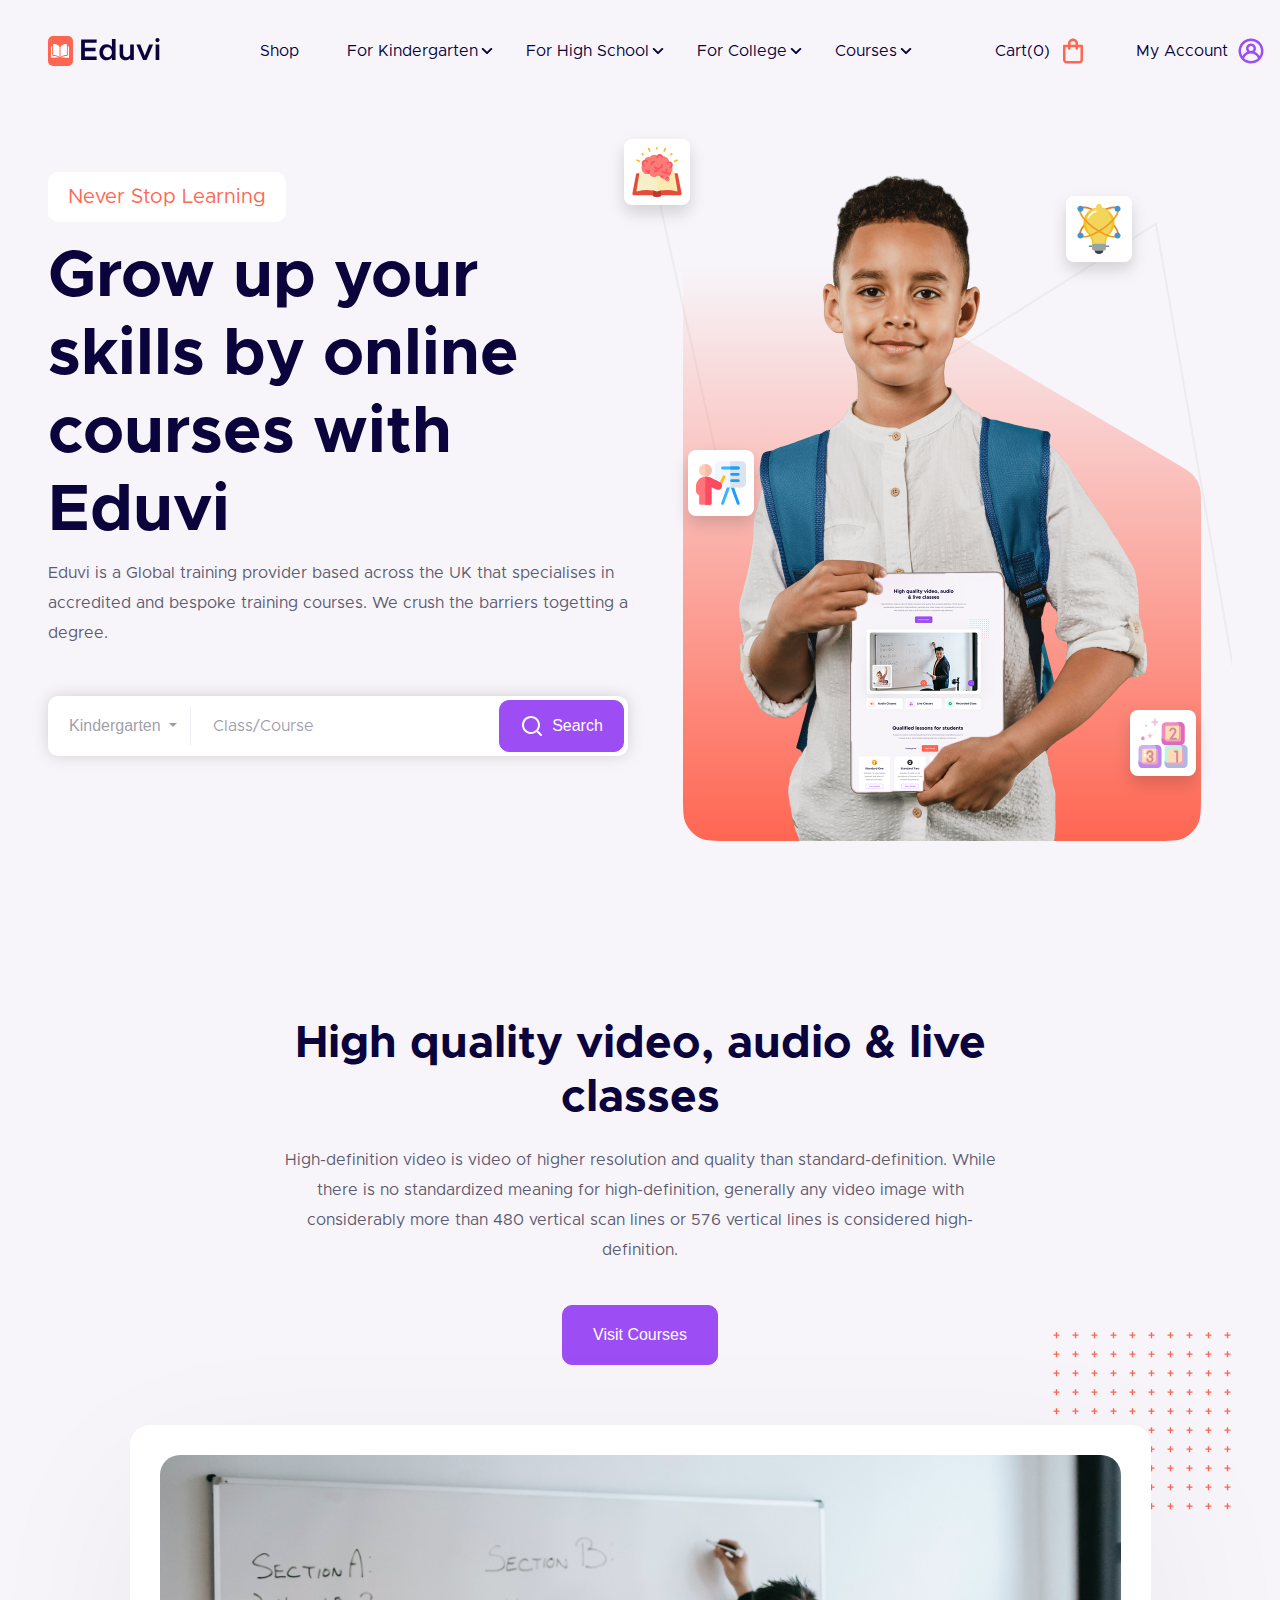
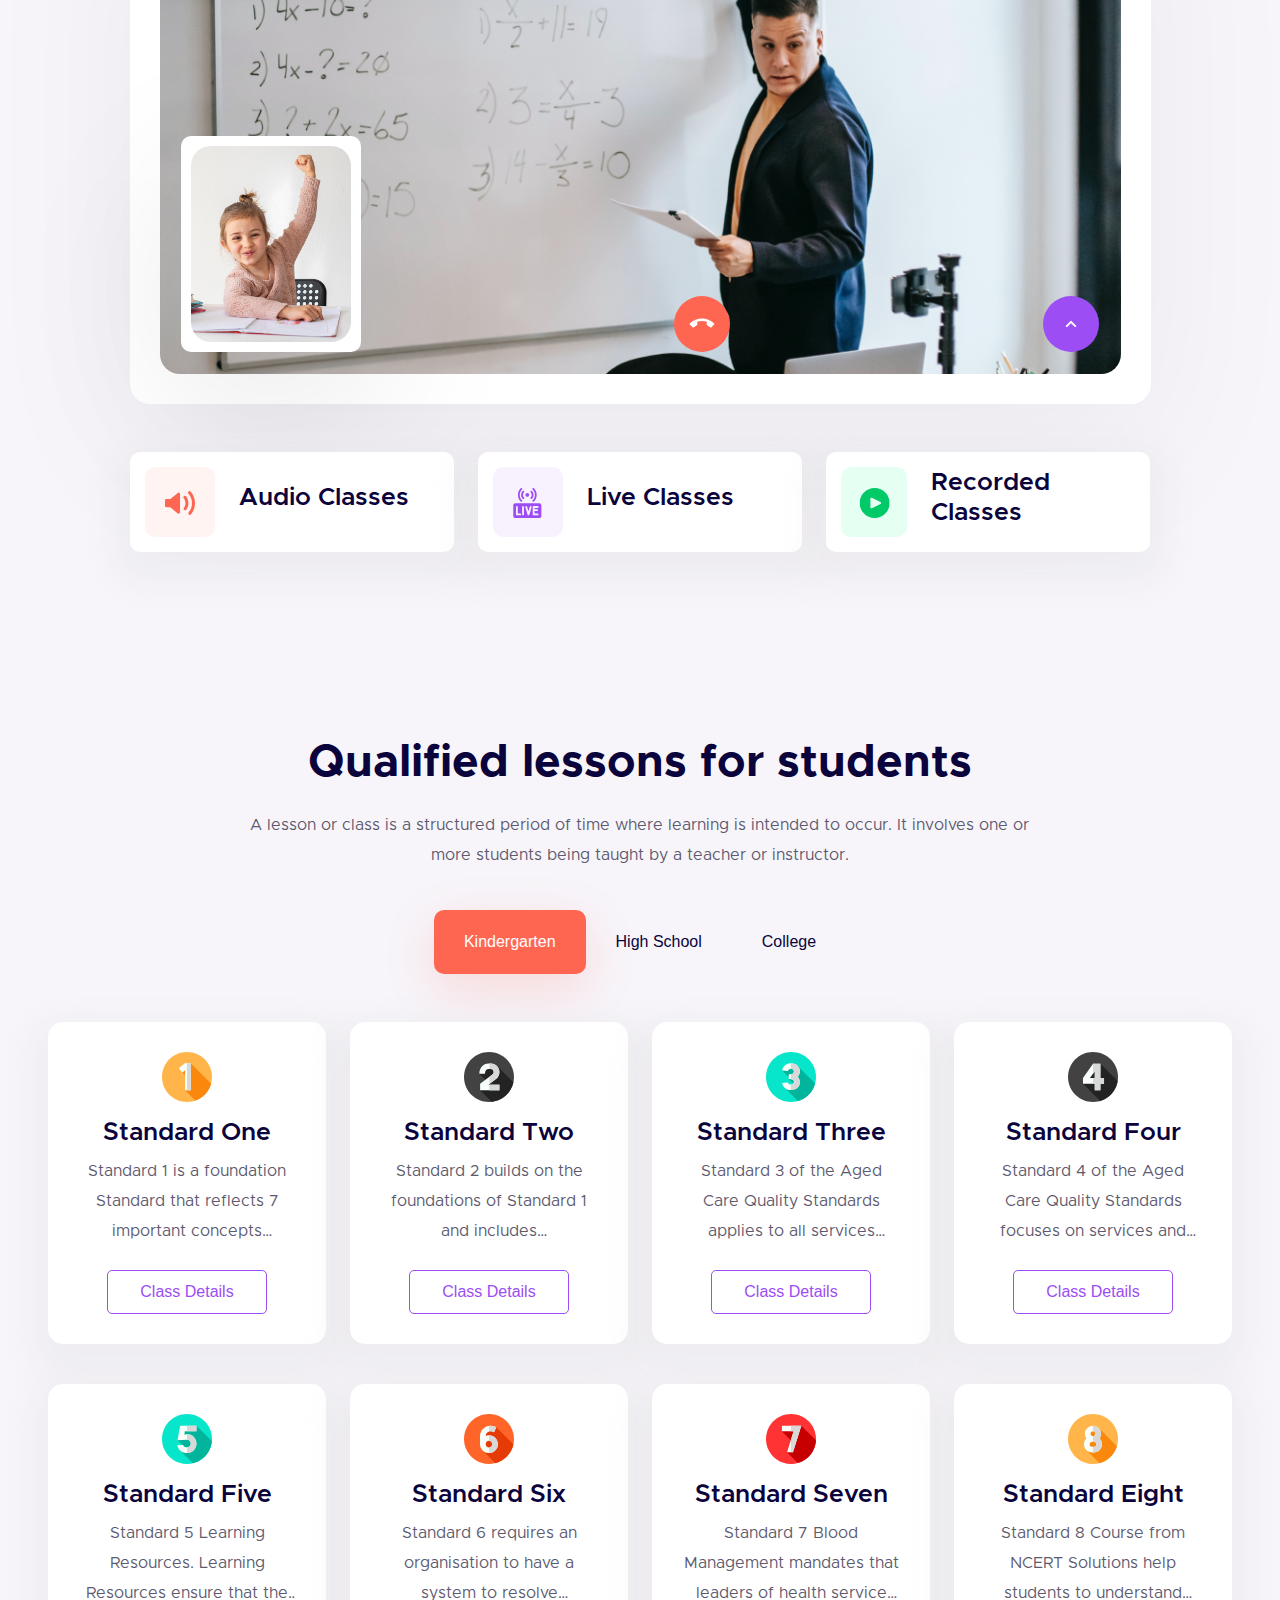
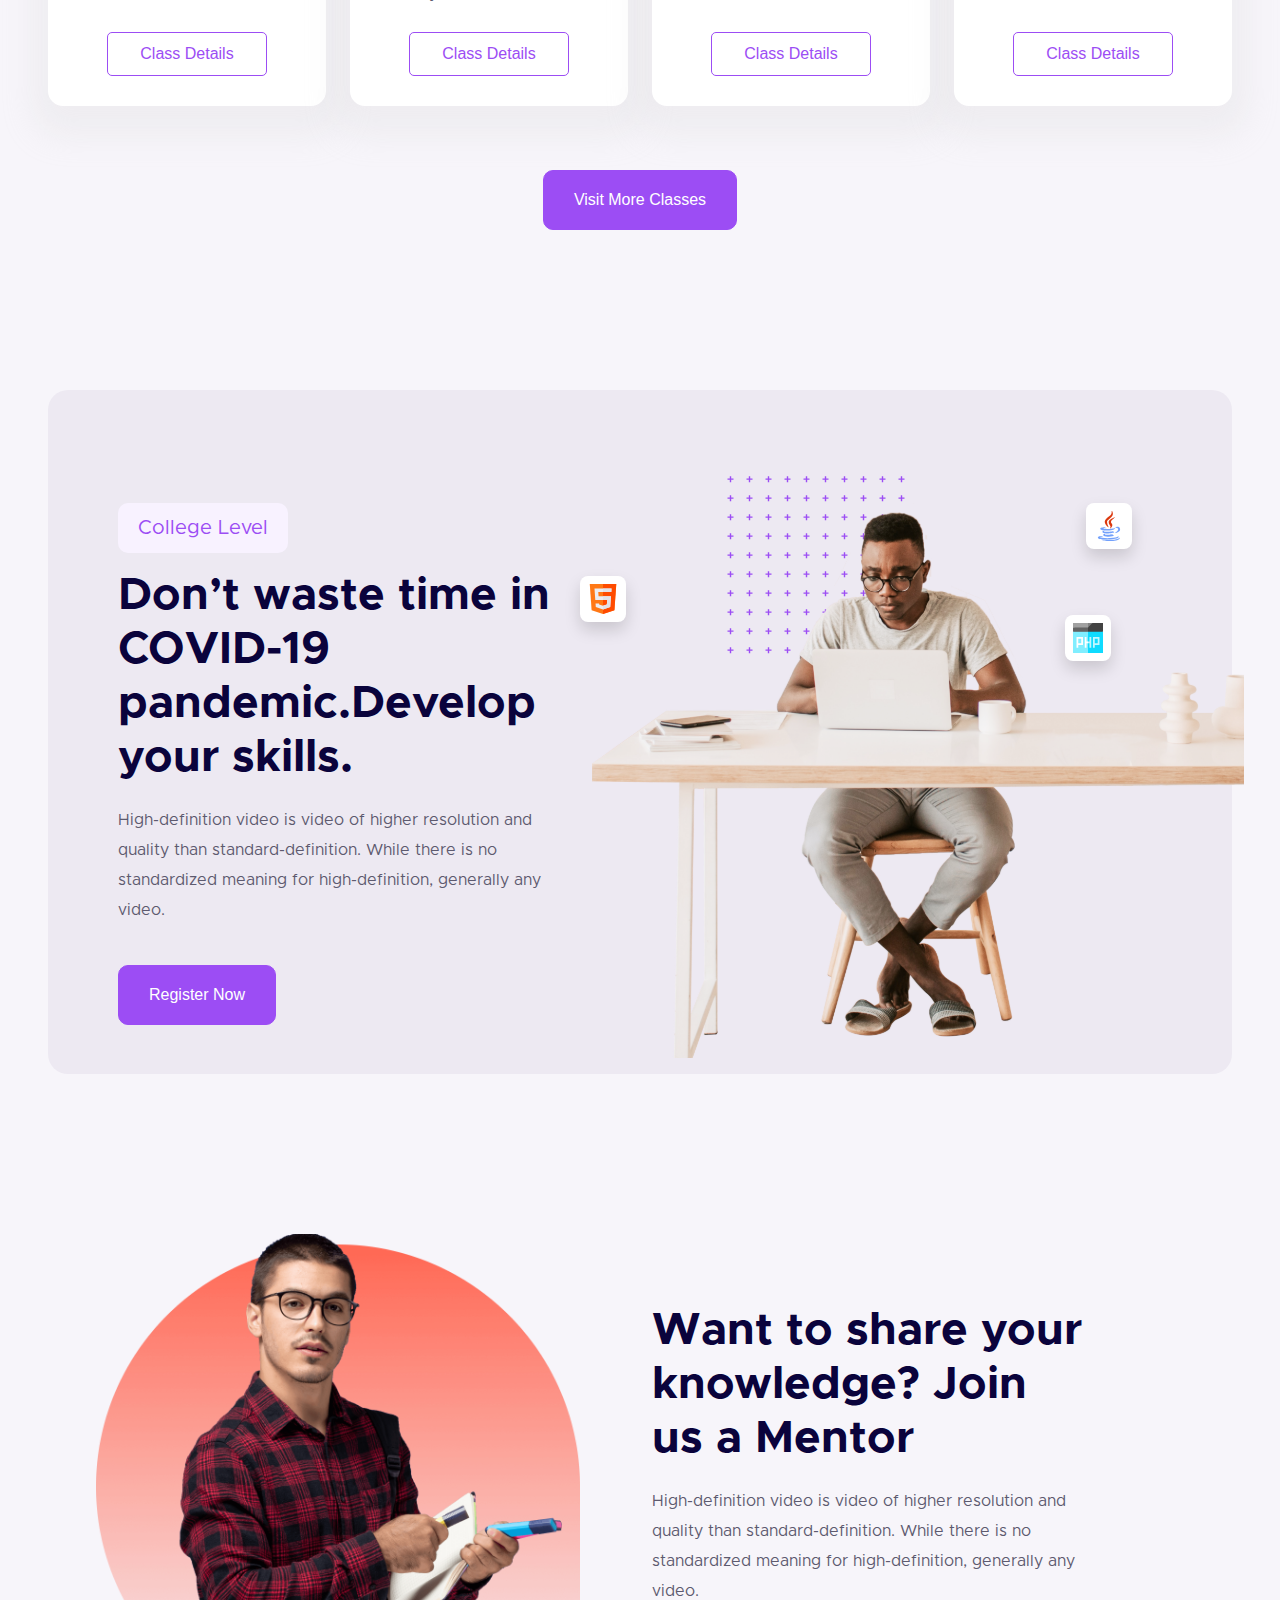
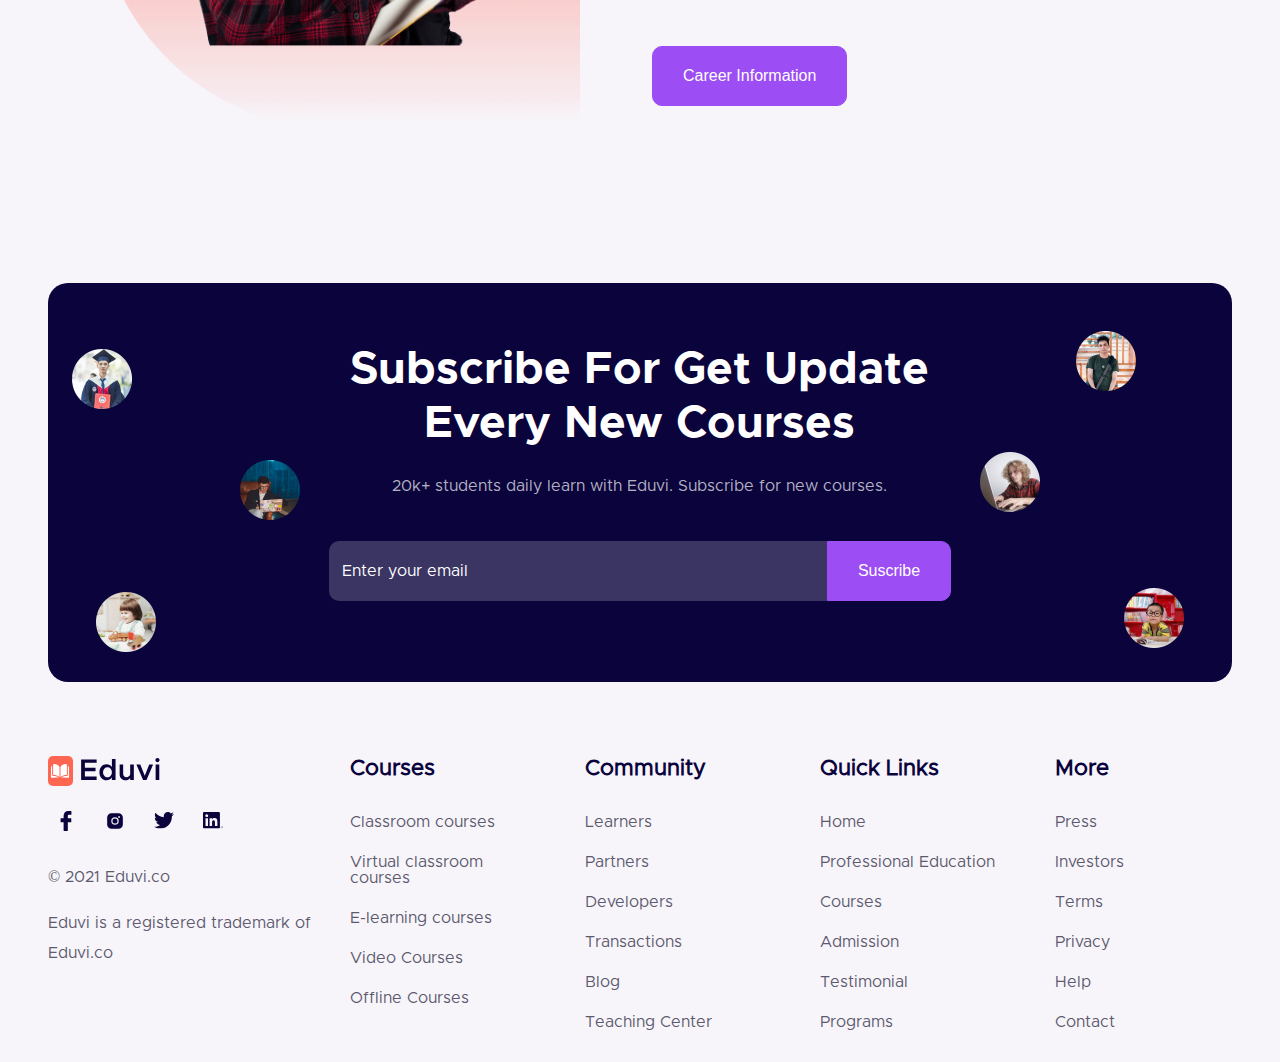
==== commit 1e6d369d: "responsive fix and animation added" ====
--- a/index.html
+++ b/index.html
@@ -15,14 +15,17 @@
     <meta name="twitter:description" content="High-definition video is video of higher resolution and quality than standard-definition. While there is no standardized meaning for high-definition, generally any video.">
     <meta name="twitter:image" content="https://cupidanish10.github.io/eduVi-website/img/mentor.png">
     <meta name="twitter:card" content="https://cupidanish10.github.io/eduVi-website/img/mentor.png">
+    <link rel="icon" type="image/x-icon" href="/img/favicon.png">
     <title>EDuvi | Home</title>
+    <link rel="stylesheet" href="https://cdnjs.cloudflare.com/ajax/libs/animate.css/4.1.1/animate.min.css" />
     <link rel="stylesheet" href="css/main.css" />
   </head>
   <body>
+    <!-- header Nav starts -->
     <header class="header-static">
       <nav class="navbar navbar-expand-lg bg-transparent">
         <div class="container-fluid px-3 px-xl-5">
-          <a class="navbar-brand" href="#">
+          <a class="navbar-brand" href="index.html">
             <img src="img/Logo.svg" alt="logo" />
           </a>
           <button
@@ -53,12 +56,10 @@
                   For Kindergarten
                 </a>
                 <ul class="dropdown-menu">
-                  <li><a class="dropdown-item" href="#">Action</a></li>
-                  <li><a class="dropdown-item" href="#">Another action</a></li>
-                  <li><hr class="dropdown-divider" /></li>
-                  <li>
-                    <a class="dropdown-item" href="#">Something else here</a>
-                  </li>
+                  <li><a class="dropdown-item" href="#">Courses</a></li>
+                  <li><a class="dropdown-item" href="#">E-Learning</a></li>
+                  <li><a class="dropdown-item" href="#"> Virtual Classroom </a></li>
+                  
                 </ul>
               </li>
               <li class="nav-item nav-item-spaced dropdown">
@@ -72,12 +73,9 @@
                   For High School
                 </a>
                 <ul class="dropdown-menu">
-                  <li><a class="dropdown-item" href="#">Action</a></li>
-                  <li><a class="dropdown-item" href="#">Another action</a></li>
-                  <li><hr class="dropdown-divider" /></li>
-                  <li>
-                    <a class="dropdown-item" href="#">Something else here</a>
-                  </li>
+                  <li><a class="dropdown-item" href="#">Courses</a></li>
+                  <li><a class="dropdown-item" href="#">E-Learning</a></li>
+                  <li><a class="dropdown-item" href="#"> Virtual Classroom </a></li>
                 </ul>
               </li>
               <li class="nav-item nav-item-spaced dropdown">
@@ -91,12 +89,9 @@
                   For College
                 </a>
                 <ul class="dropdown-menu">
-                  <li><a class="dropdown-item" href="#">Action</a></li>
-                  <li><a class="dropdown-item" href="#">Another action</a></li>
-                  <li><hr class="dropdown-divider" /></li>
-                  <li>
-                    <a class="dropdown-item" href="#">Something else here</a>
-                  </li>
+                  <li><a class="dropdown-item" href="#">Courses</a></li>
+                    <li><a class="dropdown-item" href="#">E-Learning</a></li>
+                    <li><a class="dropdown-item" href="#"> Virtual Classroom </a></li>
                 </ul>
               </li>
              
@@ -111,12 +106,9 @@
                   Courses
                 </a>
                 <ul class="dropdown-menu">
-                  <li><a class="dropdown-item" href="#">Action</a></li>
-                  <li><a class="dropdown-item" href="#">Another action</a></li>
-                  <li><hr class="dropdown-divider" /></li>
-                  <li>
-                    <a class="dropdown-item" href="#">Something else here</a>
-                  </li>
+                  <li><a class="dropdown-item" href="#">Courses</a></li>
+                  <li><a class="dropdown-item" href="#">E-Learning</a></li>
+                  <li><a class="dropdown-item" href="#"> Virtual Classroom </a></li>
                 </ul>
               </li>
             </ul>
@@ -143,11 +135,11 @@
             <span class="d-none d-xl-block pe-2"> My Account </span> <img src="img/icons/profile.svg" alt="profile" />
             </a>
             <ul class="dropdown-menu">
-              <li><a class="dropdown-item" href="#">Action</a></li>
-              <li><a class="dropdown-item" href="#">Another action</a></li>
+              <li><a class="dropdown-item" href="#">Profile</a></li>
+              <li><a class="dropdown-item" href="#">Settings</a></li>
               <li><hr class="dropdown-divider" /></li>
               <li>
-                <a class="dropdown-item" href="#">Something else here</a>
+                <a class="dropdown-item" href="#">Logout</a>
               </li>
             </ul>
           </li>
@@ -155,25 +147,28 @@
         </div>
       </nav>
     </header>
+     <!-- header Nav ends -->
 
     <main>
+      
+      <!-- Hero section starts -->
       <section class="main position-relative overflow-hidden">
         <div class="container-fluid px-3 px-xl-5">
           <div class="row">
             <div class="col-md-6">
-              <div class="badge bg-white text-secondary d-inline-block mb-3">
+              <div class="badge bg-white text-secondary d-inline-block mb-3 animate__animated animate__fadeInUp animate__delay-1s">
                 Never Stop Learning
               </div>
-              <h1>Grow up your skills by online courses with Eduvi</h1>
-              <p>
+              <h1 class="animate__animated animate__fadeInUp animate__delay-1s">Grow up your skills by online courses with Eduvi</h1>
+              <p class="animate__animated animate__fadeInUp animate__delay-1s">
                 Eduvi is a Global training provider based across the UK that
                 specialises in accredited and bespoke training courses. We crush
                 the barriers togetting a degree.
               </p>
-              <div class="search-bar mt-5 p-3 p-lg-1 ps-lg-4">
-                <form action="#" class="form-group d-block">
+              <div class="search-bar mt-5 p-3 p-lg-1 animate__animated animate__fadeInUp animate__delay-1s">
+                <form action="#" class="d-block">
                   <div class="row">
-                    <div class="col-lg-3 d-flex align-items-center form-group">
+                    <div class="col-6 col-lg-3 d-flex align-items-center form-group">
                       <div
                         class="dropdown border-end-sm"
                         data-bs-toggle="select"
@@ -189,7 +184,7 @@
                           >
                         </button>
                         <input type="hidden" />
-                        <ul class="dropdown-menu" style="">
+                        <ul class="dropdown-menu">
                           <li>
                             
                             <a role="option" class="dropdown-item" tabindex="0" aria-setsize="4" aria-posinset="2"
@@ -208,7 +203,7 @@
                         </ul>
                       </div>
                     </div>
-                    <div class="col-lg-6 d-flex align-items-center form-group">
+                    <div class="col-6 col-lg-6 d-flex align-items-center form-group">
                       <input
                         class="form-control border-0 shadow-0"
                         type="text"
@@ -219,7 +214,7 @@
 
                     <div class="col-lg-3 d-grid">
                       <button
-                        class="btn btn-primary h-100 d-flex justify-content-center px-3"
+                        class="btn btn-primary h-100 p-0 d-flex justify-content-center align-items-center"
                         type="submit"
                       >
                         <img
@@ -234,9 +229,9 @@
               </div>
             </div>
 
-            <div class="col-md-6 position-relative">
+            <div class="col-md-6 position-relative animate__animated animate__fadeInRight animate__delay-1s">
               <figure class="text-center hero-figure">
-                <img src="img/hero/hero.svg" alt="hero image" />
+                <img src="img/hero/hero.svg" class="img-fluid" alt="hero image" />
               </figure>
               <div
                 class="p-2 bg-white shadow rounded-3 position-absolute top-0 start-0 msn-1 translate-middle-y d-none d-sm-block"
@@ -262,7 +257,9 @@
           </div>
         </div>
       </section>
-
+       <!-- Hero section ends -->
+     
+      <!-- High quality video section starts -->
       <section class="main position-relative overflow-hidden">
         <div class="container">
           <div class="row justify-content-center">
@@ -448,7 +445,9 @@
           </div>
         </div>
       </section>
-
+      <!-- High quality video section ends -->
+
+      <!-- Lessons tabs starts -->
       <section class="main">
         <div class="container-fluid px-3 px-xl-5">
           <div class="row justify-content-center">
@@ -476,7 +475,7 @@
               </ul>
               <div class="tab-content" id="myTabContent">
                 <div class="tab-pane fade show active" id="home-tab-pane" role="tabpanel" aria-labelledby="home-tab" tabindex="0">
-                  <div class="row">
+                  <div class="row justify-content-center">
                     <div class="col-sm-6 col-lg-4 col-xl-3">
                       <div class="card border-0 text-center lesson-card">
                         <img src="img/lessons/1.svg" class="img-fluid" alt="lesson 1" />
@@ -625,7 +624,7 @@
                   </div>
                 </div>
                 <div class="tab-pane fade" id="profile-tab-pane" role="tabpanel" aria-labelledby="profile-tab" tabindex="0">
-                  <div class="row">
+                  <div class="row justify-content-center">
                     <div class="col-sm-6 col-lg-4 col-xl-3">
                       <div class="card border-0 text-center lesson-card">
                         <img src="img/lessons/1.svg" class="img-fluid" alt="lesson 1" />
@@ -645,41 +644,7 @@
                       </div>
                     </div>
         
-                    <div class="col-sm-6 col-lg-4 col-xl-3">
-                      <div class="card border-0 text-center lesson-card">
-                        <img src="img/lessons/2.svg" class="img-fluid" alt="lesson 2" />
-                        <div class="card-body pb-0">
-                          <h3>Standard Two</h3>
-                          <p>
-                            Standard 2 builds on the foundations of Standard 1 and includes requirementsof Standard 1 and includes requirements
-                          </p>
-                          <div class="mt-4">
-                            <a href="" class="btn btn-outline-primary">
-                              Class Details
-                            </a>
-                          </div>
-                        </div>
-                      </div>
-        
-                    </div>
-        
-                    <div class="col-sm-6 col-lg-4 col-xl-3">
-                      <div class="card border-0 text-center lesson-card">
-                        <img src="img/lessons/3.svg" class="img-fluid" alt="lesson 3" />
-                        <div class="card-body pb-0">
-                          <h3>Standard Three</h3>
-                          <p>
-                            Standard 3 of the Aged Care Quality Standards applies to all services delivering personal includes requirements
-                          </p>
-                          <div class="mt-4">
-                            <a href="" class="btn btn-outline-primary">
-                              Class Details
-                            </a>
-                          </div>
-                        </div>
-                      </div>
-        
-                    </div>
+                   
         
                     <div class="col-sm-6 col-lg-4 col-xl-3">
                       <div class="card border-0 text-center lesson-card">
@@ -774,7 +739,26 @@
                   </div>
                 </div>
                 <div class="tab-pane fade" id="contact-tab-pane" role="tabpanel" aria-labelledby="contact-tab" tabindex="0">
-                  <div class="row">
+                  <div class="row justify-content-center">
+                    <div class="col-sm-6 col-lg-4 col-xl-3">
+                      <div class="card border-0 text-center lesson-card">
+                        <img src="img/lessons/8.svg" class="img-fluid" alt="lesson 8" />
+                        <div class="card-body pb-0">
+                          <h3>Standard Eight</h3>
+                          <p>
+                            Standard 8 Course from NCERT Solutions help students to understand service organisations system to resolve complaints school has the supports personal includes requirements
+                          </p>
+                          <div class="mt-4">
+                            <a href="" class="btn btn-outline-primary">
+                              Class Details
+                            </a>
+                          </div>
+                        </div>
+                      </div>
+        
+                    </div>
+         
+
                     <div class="col-sm-6 col-lg-4 col-xl-3">
                       <div class="card border-0 text-center lesson-card">
                         <img src="img/lessons/1.svg" class="img-fluid" alt="lesson 1" />
@@ -848,78 +832,9 @@
         
                     </div>
         
-                    <div class="col-sm-6 col-lg-4 col-xl-3">
-                      <div class="card border-0 text-center lesson-card">
-                        <img src="img/lessons/5.svg" class="img-fluid" alt="lesson 5" />
-                        <div class="card-body pb-0">
-                          <h3>Standard Five</h3>
-                          <p>
-                            Standard 5 Learning Resources. Learning Resources ensure that the school has the supports personal includes requirements
-                          </p>
-                          <div class="mt-4">
-                            <a href="" class="btn btn-outline-primary">
-                              Class Details
-                            </a>
-                          </div>
-                        </div>
-                      </div>
-        
-                    </div>
-        
-                    <div class="col-sm-6 col-lg-4 col-xl-3">
-                      <div class="card border-0 text-center lesson-card">
-                        <img src="img/lessons/6.svg" class="img-fluid" alt="lesson 6" />
-                        <div class="card-body pb-0">
-                          <h3>Standard Six</h3>
-                          <p>
-                            Standard 6 requires an organisation to have a system to resolve complaints school has the supports personal includes requirements
-                          </p>
-                          <div class="mt-4">
-                            <a href="" class="btn btn-outline-primary">
-                              Class Details
-                            </a>
-                          </div>
-                        </div>
-                      </div>
-        
-                    </div>
-        
-                    <div class="col-sm-6 col-lg-4 col-xl-3">
-                        <div class="card border-0 text-center lesson-card">
-                          <img src="img/lessons/7.svg" class="img-fluid" alt="lesson 7" />
-                          <div class="card-body pb-0">
-                            <h3>Standard Seven</h3>
-                            <p>
-                              Standard 7 Blood Management mandates that leaders of health service organisations system to resolve complaints school has the supports personal includes requirements
-                            </p>
-                            <div class="mt-4">
-                              <a href="" class="btn btn-outline-primary">
-                                Class Details
-                              </a>
-                            </div>
-                          </div>
-                        </div>
-        
-                    </div>
-        
-                    <div class="col-sm-6 col-lg-4 col-xl-3">
-                      <div class="card border-0 text-center lesson-card">
-                        <img src="img/lessons/8.svg" class="img-fluid" alt="lesson 8" />
-                        <div class="card-body pb-0">
-                          <h3>Standard Eight</h3>
-                          <p>
-                            Standard 8 Course from NCERT Solutions help students to understand service organisations system to resolve complaints school has the supports personal includes requirements
-                          </p>
-                          <div class="mt-4">
-                            <a href="" class="btn btn-outline-primary">
-                              Class Details
-                            </a>
-                          </div>
-                        </div>
-                      </div>
-        
-                    </div>
-         
+                  
+        
+                  
                   </div>
                 </div>
                
@@ -937,7 +852,9 @@
           </div>
         </div>
       </section>
-
+       <!-- Lessons tabs ends -->
+     
+      <!-- Register section starts -->
       <section class="main position-relative overflow-hidden">
         <div class="container-fluid px-3 px-xl-5">
           <div class="row">
@@ -954,35 +871,138 @@
                       </p>
         
                       <div class="mt-4">
-                        <a href="" class="btn btn-primary"> Register Now </a>
+                        <a href=""
+                        class="btn btn-primary"
+                        data-bs-toggle="modal"
+                        data-bs-target="#exampleModal"> Register Now </a>
                       </div>
         
                      
                     </div>
         
                     <div class="col-md-7 pe-0 position-relative">
-                      <figure class="text-center">
-                        <img src="img/college-level.svg" alt="college level" />
+                      <figure class="text-center z-1 position-relative">
+                        <img src="img/college-level.svg" class="img-fluid" alt="college level" />
+                      </figure>
+                      <figure class="position-absolute d-none d-xl-block pattern-img pattern-primary top-0 start-50 msn-6 mtn-2 translate-middle-x z-0">
+                        <svg xmlns="http://www.w3.org/2000/svg" width="180" height="185" viewBox="0 0 180 185" fill="none">
+                          <path d="M1.50575 8.822V7.464H3.80175V5.14H5.20175V7.464H7.49775V8.822H5.20175V11.23H3.80175V8.822H1.50575Z" fill="#9C4DF4"/>
+                          <path d="M20.5058 8.822V7.464H22.8018V5.14H24.2018V7.464H26.4978V8.822H24.2018V11.23H22.8018V8.822H20.5058Z" fill="#9C4DF4"/>
+                          <path d="M39.5058 8.822V7.464H41.8018V5.14H43.2018V7.464H45.4978V8.822H43.2018V11.23H41.8018V8.822H39.5058Z" fill="#9C4DF4"/>
+                          <path d="M58.5058 8.822V7.464H60.8018V5.14H62.2018V7.464H64.4978V8.822H62.2018V11.23H60.8018V8.822H58.5058Z" fill="#9C4DF4"/>
+                          <path d="M77.5058 8.822V7.464H79.8018V5.14H81.2018V7.464H83.4978V8.822H81.2018V11.23H79.8018V8.822H77.5058Z" fill="#9C4DF4"/>
+                          <path d="M96.5058 8.822V7.464H98.8018V5.14H100.202V7.464H102.498V8.822H100.202V11.23H98.8018V8.822H96.5058Z" fill="#9C4DF4"/>
+                          <path d="M115.506 8.822V7.464H117.802V5.14H119.202V7.464H121.498V8.822H119.202V11.23H117.802V8.822H115.506Z" fill="#9C4DF4"/>
+                          <path d="M134.506 8.822V7.464H136.802V5.14H138.202V7.464H140.498V8.822H138.202V11.23H136.802V8.822H134.506Z" fill="#9C4DF4"/>
+                          <path d="M153.506 8.822V7.464H155.802V5.14H157.202V7.464H159.498V8.822H157.202V11.23H155.802V8.822H153.506Z" fill="#9C4DF4"/>
+                          <path d="M172.506 8.822V7.464H174.802V5.14H176.202V7.464H178.498V8.822H176.202V11.23H174.802V8.822H172.506Z" fill="#9C4DF4"/>
+                          <path d="M1.50575 27.822V26.464H3.80175V24.14H5.20175V26.464H7.49775V27.822H5.20175V30.23H3.80175V27.822H1.50575Z" fill="#9C4DF4"/>
+                          <path d="M20.5058 27.822V26.464H22.8018V24.14H24.2018V26.464H26.4978V27.822H24.2018V30.23H22.8018V27.822H20.5058Z" fill="#9C4DF4"/>
+                          <path d="M39.5058 27.822V26.464H41.8018V24.14H43.2018V26.464H45.4978V27.822H43.2018V30.23H41.8018V27.822H39.5058Z" fill="#9C4DF4"/>
+                          <path d="M58.5058 27.822V26.464H60.8018V24.14H62.2018V26.464H64.4978V27.822H62.2018V30.23H60.8018V27.822H58.5058Z" fill="#9C4DF4"/>
+                          <path d="M77.5058 27.822V26.464H79.8018V24.14H81.2018V26.464H83.4978V27.822H81.2018V30.23H79.8018V27.822H77.5058Z" fill="#9C4DF4"/>
+                          <path d="M96.5058 27.822V26.464H98.8018V24.14H100.202V26.464H102.498V27.822H100.202V30.23H98.8018V27.822H96.5058Z" fill="#9C4DF4"/>
+                          <path d="M115.506 27.822V26.464H117.802V24.14H119.202V26.464H121.498V27.822H119.202V30.23H117.802V27.822H115.506Z" fill="#9C4DF4"/>
+                          <path d="M134.506 27.822V26.464H136.802V24.14H138.202V26.464H140.498V27.822H138.202V30.23H136.802V27.822H134.506Z" fill="#9C4DF4"/>
+                          <path d="M153.506 27.822V26.464H155.802V24.14H157.202V26.464H159.498V27.822H157.202V30.23H155.802V27.822H153.506Z" fill="#9C4DF4"/>
+                          <path d="M172.506 27.822V26.464H174.802V24.14H176.202V26.464H178.498V27.822H176.202V30.23H174.802V27.822H172.506Z" fill="#9C4DF4"/>
+                          <path d="M1.50575 46.822V45.464H3.80175V43.14H5.20175V45.464H7.49775V46.822H5.20175V49.23H3.80175V46.822H1.50575Z" fill="#9C4DF4"/>
+                          <path d="M20.5058 46.822V45.464H22.8018V43.14H24.2018V45.464H26.4978V46.822H24.2018V49.23H22.8018V46.822H20.5058Z" fill="#9C4DF4"/>
+                          <path d="M39.5058 46.822V45.464H41.8018V43.14H43.2018V45.464H45.4978V46.822H43.2018V49.23H41.8018V46.822H39.5058Z" fill="#9C4DF4"/>
+                          <path d="M58.5058 46.822V45.464H60.8018V43.14H62.2018V45.464H64.4978V46.822H62.2018V49.23H60.8018V46.822H58.5058Z" fill="#9C4DF4"/>
+                          <path d="M77.5058 46.822V45.464H79.8018V43.14H81.2018V45.464H83.4978V46.822H81.2018V49.23H79.8018V46.822H77.5058Z" fill="#9C4DF4"/>
+                          <path d="M96.5058 46.822V45.464H98.8018V43.14H100.202V45.464H102.498V46.822H100.202V49.23H98.8018V46.822H96.5058Z" fill="#9C4DF4"/>
+                          <path d="M115.506 46.822V45.464H117.802V43.14H119.202V45.464H121.498V46.822H119.202V49.23H117.802V46.822H115.506Z" fill="#9C4DF4"/>
+                          <path d="M134.506 46.822V45.464H136.802V43.14H138.202V45.464H140.498V46.822H138.202V49.23H136.802V46.822H134.506Z" fill="#9C4DF4"/>
+                          <path d="M153.506 46.822V45.464H155.802V43.14H157.202V45.464H159.498V46.822H157.202V49.23H155.802V46.822H153.506Z" fill="#9C4DF4"/>
+                          <path d="M172.506 46.822V45.464H174.802V43.14H176.202V45.464H178.498V46.822H176.202V49.23H174.802V46.822H172.506Z" fill="#9C4DF4"/>
+                          <path d="M1.50575 65.822V64.464H3.80175V62.14H5.20175V64.464H7.49775V65.822H5.20175V68.23H3.80175V65.822H1.50575Z" fill="#9C4DF4"/>
+                          <path d="M20.5058 65.822V64.464H22.8018V62.14H24.2018V64.464H26.4978V65.822H24.2018V68.23H22.8018V65.822H20.5058Z" fill="#9C4DF4"/>
+                          <path d="M39.5058 65.822V64.464H41.8018V62.14H43.2018V64.464H45.4978V65.822H43.2018V68.23H41.8018V65.822H39.5058Z" fill="#9C4DF4"/>
+                          <path d="M58.5058 65.822V64.464H60.8018V62.14H62.2018V64.464H64.4978V65.822H62.2018V68.23H60.8018V65.822H58.5058Z" fill="#9C4DF4"/>
+                          <path d="M77.5058 65.822V64.464H79.8018V62.14H81.2018V64.464H83.4978V65.822H81.2018V68.23H79.8018V65.822H77.5058Z" fill="#9C4DF4"/>
+                          <path d="M96.5058 65.822V64.464H98.8018V62.14H100.202V64.464H102.498V65.822H100.202V68.23H98.8018V65.822H96.5058Z" fill="#9C4DF4"/>
+                          <path d="M115.506 65.822V64.464H117.802V62.14H119.202V64.464H121.498V65.822H119.202V68.23H117.802V65.822H115.506Z" fill="#9C4DF4"/>
+                          <path d="M134.506 65.822V64.464H136.802V62.14H138.202V64.464H140.498V65.822H138.202V68.23H136.802V65.822H134.506Z" fill="#9C4DF4"/>
+                          <path d="M153.506 65.822V64.464H155.802V62.14H157.202V64.464H159.498V65.822H157.202V68.23H155.802V65.822H153.506Z" fill="#9C4DF4"/>
+                          <path d="M172.506 65.822V64.464H174.802V62.14H176.202V64.464H178.498V65.822H176.202V68.23H174.802V65.822H172.506Z" fill="#9C4DF4"/>
+                          <path d="M1.50575 84.822V83.464H3.80175V81.14H5.20175V83.464H7.49775V84.822H5.20175V87.23H3.80175V84.822H1.50575Z" fill="#9C4DF4"/>
+                          <path d="M20.5058 84.822V83.464H22.8018V81.14H24.2018V83.464H26.4978V84.822H24.2018V87.23H22.8018V84.822H20.5058Z" fill="#9C4DF4"/>
+                          <path d="M39.5058 84.822V83.464H41.8018V81.14H43.2018V83.464H45.4978V84.822H43.2018V87.23H41.8018V84.822H39.5058Z" fill="#9C4DF4"/>
+                          <path d="M58.5058 84.822V83.464H60.8018V81.14H62.2018V83.464H64.4978V84.822H62.2018V87.23H60.8018V84.822H58.5058Z" fill="#9C4DF4"/>
+                          <path d="M77.5058 84.822V83.464H79.8018V81.14H81.2018V83.464H83.4978V84.822H81.2018V87.23H79.8018V84.822H77.5058Z" fill="#9C4DF4"/>
+                          <path d="M96.5058 84.822V83.464H98.8018V81.14H100.202V83.464H102.498V84.822H100.202V87.23H98.8018V84.822H96.5058Z" fill="#9C4DF4"/>
+                          <path d="M115.506 84.822V83.464H117.802V81.14H119.202V83.464H121.498V84.822H119.202V87.23H117.802V84.822H115.506Z" fill="#9C4DF4"/>
+                          <path d="M134.506 84.822V83.464H136.802V81.14H138.202V83.464H140.498V84.822H138.202V87.23H136.802V84.822H134.506Z" fill="#9C4DF4"/>
+                          <path d="M153.506 84.822V83.464H155.802V81.14H157.202V83.464H159.498V84.822H157.202V87.23H155.802V84.822H153.506Z" fill="#9C4DF4"/>
+                          <path d="M172.506 84.822V83.464H174.802V81.14H176.202V83.464H178.498V84.822H176.202V87.23H174.802V84.822H172.506Z" fill="#9C4DF4"/>
+                          <path d="M1.50575 103.822V102.464H3.80175V100.14H5.20175V102.464H7.49775V103.822H5.20175V106.23H3.80175V103.822H1.50575Z" fill="#9C4DF4"/>
+                          <path d="M20.5058 103.822V102.464H22.8018V100.14H24.2018V102.464H26.4978V103.822H24.2018V106.23H22.8018V103.822H20.5058Z" fill="#9C4DF4"/>
+                          <path d="M39.5058 103.822V102.464H41.8018V100.14H43.2018V102.464H45.4978V103.822H43.2018V106.23H41.8018V103.822H39.5058Z" fill="#9C4DF4"/>
+                          <path d="M58.5058 103.822V102.464H60.8018V100.14H62.2018V102.464H64.4978V103.822H62.2018V106.23H60.8018V103.822H58.5058Z" fill="#9C4DF4"/>
+                          <path d="M77.5058 103.822V102.464H79.8018V100.14H81.2018V102.464H83.4978V103.822H81.2018V106.23H79.8018V103.822H77.5058Z" fill="#9C4DF4"/>
+                          <path d="M96.5058 103.822V102.464H98.8018V100.14H100.202V102.464H102.498V103.822H100.202V106.23H98.8018V103.822H96.5058Z" fill="#9C4DF4"/>
+                          <path d="M115.506 103.822V102.464H117.802V100.14H119.202V102.464H121.498V103.822H119.202V106.23H117.802V103.822H115.506Z" fill="#9C4DF4"/>
+                          <path d="M134.506 103.822V102.464H136.802V100.14H138.202V102.464H140.498V103.822H138.202V106.23H136.802V103.822H134.506Z" fill="#9C4DF4"/>
+                          <path d="M153.506 103.822V102.464H155.802V100.14H157.202V102.464H159.498V103.822H157.202V106.23H155.802V103.822H153.506Z" fill="#9C4DF4"/>
+                          <path d="M172.506 103.822V102.464H174.802V100.14H176.202V102.464H178.498V103.822H176.202V106.23H174.802V103.822H172.506Z" fill="#9C4DF4"/>
+                          <path d="M1.50575 122.822V121.464H3.80175V119.14H5.20175V121.464H7.49775V122.822H5.20175V125.23H3.80175V122.822H1.50575Z" fill="#9C4DF4"/>
+                          <path d="M20.5058 122.822V121.464H22.8018V119.14H24.2018V121.464H26.4978V122.822H24.2018V125.23H22.8018V122.822H20.5058Z" fill="#9C4DF4"/>
+                          <path d="M39.5058 122.822V121.464H41.8018V119.14H43.2018V121.464H45.4978V122.822H43.2018V125.23H41.8018V122.822H39.5058Z" fill="#9C4DF4"/>
+                          <path d="M58.5058 122.822V121.464H60.8018V119.14H62.2018V121.464H64.4978V122.822H62.2018V125.23H60.8018V122.822H58.5058Z" fill="#9C4DF4"/>
+                          <path d="M77.5058 122.822V121.464H79.8018V119.14H81.2018V121.464H83.4978V122.822H81.2018V125.23H79.8018V122.822H77.5058Z" fill="#9C4DF4"/>
+                          <path d="M96.5058 122.822V121.464H98.8018V119.14H100.202V121.464H102.498V122.822H100.202V125.23H98.8018V122.822H96.5058Z" fill="#9C4DF4"/>
+                          <path d="M115.506 122.822V121.464H117.802V119.14H119.202V121.464H121.498V122.822H119.202V125.23H117.802V122.822H115.506Z" fill="#9C4DF4"/>
+                          <path d="M134.506 122.822V121.464H136.802V119.14H138.202V121.464H140.498V122.822H138.202V125.23H136.802V122.822H134.506Z" fill="#9C4DF4"/>
+                          <path d="M153.506 122.822V121.464H155.802V119.14H157.202V121.464H159.498V122.822H157.202V125.23H155.802V122.822H153.506Z" fill="#9C4DF4"/>
+                          <path d="M172.506 122.822V121.464H174.802V119.14H176.202V121.464H178.498V122.822H176.202V125.23H174.802V122.822H172.506Z" fill="#9C4DF4"/>
+                          <path d="M1.50575 141.822V140.464H3.80175V138.14H5.20175V140.464H7.49775V141.822H5.20175V144.23H3.80175V141.822H1.50575Z" fill="#9C4DF4"/>
+                          <path d="M20.5058 141.822V140.464H22.8018V138.14H24.2018V140.464H26.4978V141.822H24.2018V144.23H22.8018V141.822H20.5058Z" fill="#9C4DF4"/>
+                          <path d="M39.5058 141.822V140.464H41.8018V138.14H43.2018V140.464H45.4978V141.822H43.2018V144.23H41.8018V141.822H39.5058Z" fill="#9C4DF4"/>
+                          <path d="M58.5058 141.822V140.464H60.8018V138.14H62.2018V140.464H64.4978V141.822H62.2018V144.23H60.8018V141.822H58.5058Z" fill="#9C4DF4"/>
+                          <path d="M77.5058 141.822V140.464H79.8018V138.14H81.2018V140.464H83.4978V141.822H81.2018V144.23H79.8018V141.822H77.5058Z" fill="#9C4DF4"/>
+                          <path d="M96.5058 141.822V140.464H98.8018V138.14H100.202V140.464H102.498V141.822H100.202V144.23H98.8018V141.822H96.5058Z" fill="#9C4DF4"/>
+                          <path d="M115.506 141.822V140.464H117.802V138.14H119.202V140.464H121.498V141.822H119.202V144.23H117.802V141.822H115.506Z" fill="#9C4DF4"/>
+                          <path d="M134.506 141.822V140.464H136.802V138.14H138.202V140.464H140.498V141.822H138.202V144.23H136.802V141.822H134.506Z" fill="#9C4DF4"/>
+                          <path d="M153.506 141.822V140.464H155.802V138.14H157.202V140.464H159.498V141.822H157.202V144.23H155.802V141.822H153.506Z" fill="#9C4DF4"/>
+                          <path d="M172.506 141.822V140.464H174.802V138.14H176.202V140.464H178.498V141.822H176.202V144.23H174.802V141.822H172.506Z" fill="#9C4DF4"/>
+                          <path d="M1.50575 160.822V159.464H3.80175V157.14H5.20175V159.464H7.49775V160.822H5.20175V163.23H3.80175V160.822H1.50575Z" fill="#9C4DF4"/>
+                          <path d="M20.5058 160.822V159.464H22.8018V157.14H24.2018V159.464H26.4978V160.822H24.2018V163.23H22.8018V160.822H20.5058Z" fill="#9C4DF4"/>
+                          <path d="M39.5058 160.822V159.464H41.8018V157.14H43.2018V159.464H45.4978V160.822H43.2018V163.23H41.8018V160.822H39.5058Z" fill="#9C4DF4"/>
+                          <path d="M58.5058 160.822V159.464H60.8018V157.14H62.2018V159.464H64.4978V160.822H62.2018V163.23H60.8018V160.822H58.5058Z" fill="#9C4DF4"/>
+                          <path d="M77.5058 160.822V159.464H79.8018V157.14H81.2018V159.464H83.4978V160.822H81.2018V163.23H79.8018V160.822H77.5058Z" fill="#9C4DF4"/>
+                          <path d="M96.5058 160.822V159.464H98.8018V157.14H100.202V159.464H102.498V160.822H100.202V163.23H98.8018V160.822H96.5058Z" fill="#9C4DF4"/>
+                          <path d="M115.506 160.822V159.464H117.802V157.14H119.202V159.464H121.498V160.822H119.202V163.23H117.802V160.822H115.506Z" fill="#9C4DF4"/>
+                          <path d="M134.506 160.822V159.464H136.802V157.14H138.202V159.464H140.498V160.822H138.202V163.23H136.802V160.822H134.506Z" fill="#9C4DF4"/>
+                          <path d="M153.506 160.822V159.464H155.802V157.14H157.202V159.464H159.498V160.822H157.202V163.23H155.802V160.822H153.506Z" fill="#9C4DF4"/>
+                          <path d="M172.506 160.822V159.464H174.802V157.14H176.202V159.464H178.498V160.822H176.202V163.23H174.802V160.822H172.506Z" fill="#9C4DF4"/>
+                          <path d="M1.50575 179.822V178.464H3.80175V176.14H5.20175V178.464H7.49775V179.822H5.20175V182.23H3.80175V179.822H1.50575Z" fill="#9C4DF4"/>
+                          <path d="M20.5058 179.822V178.464H22.8018V176.14H24.2018V178.464H26.4978V179.822H24.2018V182.23H22.8018V179.822H20.5058Z" fill="#9C4DF4"/>
+                          <path d="M39.5058 179.822V178.464H41.8018V176.14H43.2018V178.464H45.4978V179.822H43.2018V182.23H41.8018V179.822H39.5058Z" fill="#9C4DF4"/>
+                          <path d="M58.5058 179.822V178.464H60.8018V176.14H62.2018V178.464H64.4978V179.822H62.2018V182.23H60.8018V179.822H58.5058Z" fill="#9C4DF4"/>
+                          <path d="M77.5058 179.822V178.464H79.8018V176.14H81.2018V178.464H83.4978V179.822H81.2018V182.23H79.8018V179.822H77.5058Z" fill="#9C4DF4"/>
+                          <path d="M96.5058 179.822V178.464H98.8018V176.14H100.202V178.464H102.498V179.822H100.202V182.23H98.8018V179.822H96.5058Z" fill="#9C4DF4"/>
+                          <path d="M115.506 179.822V178.464H117.802V176.14H119.202V178.464H121.498V179.822H119.202V182.23H117.802V179.822H115.506Z" fill="#9C4DF4"/>
+                          <path d="M134.506 179.822V178.464H136.802V176.14H138.202V178.464H140.498V179.822H138.202V182.23H136.802V179.822H134.506Z" fill="#9C4DF4"/>
+                          <path d="M153.506 179.822V178.464H155.802V176.14H157.202V178.464H159.498V179.822H157.202V182.23H155.802V179.822H153.506Z" fill="#9C4DF4"/>
+                          <path d="M172.506 179.822V178.464H174.802V176.14H176.202V178.464H178.498V179.822H176.202V182.23H174.802V179.822H172.506Z" fill="#9C4DF4"/>
+                          </svg>
                       </figure>
                       <div
-                        class="p-2 bg-white shadow rounded-3 position-absolute top-0 start-0 translate-middle-y d-none d-sm-block"
+                        class="p-2 bg-white shadow rounded-3 position-absolute top-0 start-0 mt-6 translate-middle-y d-none d-sm-block"
                       >
-                        <img src="img/hero/book.svg" alt="book Icon" />
-                      </div>
+                        <img src="img/html.svg" alt="book Icon" />
+                      </div>
+                     
                       <div
-                        class="p-2 bg-white shadow rounded-3 position-absolute top-50 start-0 translate-middle-y ms-4 mtn-2 d-none d-sm-block"
+                        class="p-2 bg-white shadow rounded-3 position-absolute top-0 end-0 me-7"
                       >
-                        <img src="img/hero/presentation 1.svg" alt="presentation Icon" />
+                        <img src="img/java.svg" alt="bulb Icon" />
                       </div>
                       <div
-                        class="p-2 bg-white shadow rounded-3 position-absolute top-0 end-0 me-7 mt-5"
+                        class="p-2 bg-white shadow rounded-3 position-absolute top-0 start-50 translate-middle-x mt-7 ms-11 d-none d-lg-block z-1"
                       >
-                        <img src="img/hero/lightbulb 1.svg" alt="bulb Icon" />
-                      </div>
-                      <div
-                        class="p-2 bg-white shadow rounded-3 position-absolute bottom-0 end-0 translate-middle-y mb-5 me-5 d-none d-lg-block z-index-9"
-                      >
-                        <img src="img/hero/blocks 1.svg" alt="block Icon" />
+                        <img src="img/php.svg" alt="block Icon" />
                       </div>
                     </div>
 
@@ -992,12 +1012,14 @@
           </div>
         </div>
       </section>
-
-      <section class="main position-relative overflow-hidden">
+      <!-- Register section ends -->
+
+      <!-- Mentor section starts -->
+      <section class="main position-relative overflow-hidden mentor-section">
         <div class="container-fluid px-3 px-xl-5">
           <div class="row align-items-center">
             <div class="col-md-6 position-relative">
-              <figure class="text-center px-5">
+              <figure class="text-center px-5 mb-5">
                 <img src="img/mentor.png" class="img-fluid" alt="mentor" />
               </figure>
              
@@ -1022,8 +1044,10 @@
           </div>
         </div>
       </section>
-
-      <section class="main overflow-hidden">
+      <!-- mentor section ends -->
+
+      <!-- Suscribe section starts -->
+      <section class="main-sm overflow-hidden">
         <div class="container-fluid px-3 px-xl-5">
           <div class="row">
             <div class="col-md-12">
@@ -1079,11 +1103,12 @@
           </div>
         </div>
       </section>
-
+       <!-- Suscribe section ends -->
 
     </main>
 
-    <footer class="pt-5">
+    <!-- Footer starts -->
+    <footer class="pt-5 pb-3">
       <div class="container-fluid px-3 px-xl-5">
         <!-- Row START -->
         <div class="row g-4">
@@ -1138,7 +1163,7 @@
               </div>
     
               <!-- Link block -->
-              <div class="col-6 col-md-4">
+              <div class="col-12 col-md-4">
                 <h5 class="mb-2 mb-md-4">Quick Links</h5>
                 <ul class="nav flex-column list-unstyled">
                   <li class="nav-item"><a class="nav-link" href="#">Home</a></li>
@@ -1170,16 +1195,11 @@
   
       </div>
     </footer>
-
-
-
-    <!-- <a
-    href=""
-    class="btn btn-primary"
-    data-bs-toggle="modal"
-    data-bs-target="#exampleModal"
-    >Show popup</a
-  >
+     <!-- Footer ends -->
+
+
+
+    <!-- signup / login modal -->
     <div
       class="modal fade"
       id="exampleModal"
@@ -1188,41 +1208,122 @@
       aria-hidden="true"
     
     >
-      <div class="modal-dialog">
+      <div class="modal-dialog modal-xl">
         <div class="modal-content">
-          <div class="modal-header">
-            <h1 class="modal-title fs-5" id="exampleModalLabel">Modal title</h1>
-            <button
-              type="button"
-              class="btn-close"
-              data-bs-dismiss="modal"
-              aria-label="Close"
-            ></button>
-          </div>
-          <div class="modal-body">
-            <form>
-                <div class="mb-3">
-                  <label for="exampleInputEmail1" class="form-label">Email address</label>
-                  <input type="email" class="form-control" id="exampleInputEmail1" aria-describedby="emailHelp">
-                  <div id="emailHelp" class="form-text">We'll never share your email with anyone else.</div>
+          
+          <div class="modal-body brand-signup-modal">
+            <div class="row align-items-center">
+              <div class="slider-section col-lg-7 col-sm-12">
+                <div class="slider-section-header">
+                  <img src="img/Logo.svg" alt="logo">
+                  <h2>Welcome to <br /> Eduvi Online <br /> Learning Platform</h2>
                 </div>
-                <div class="mb-3">
-                  <label for="exampleInputPassword1" class="form-label">Password</label>
-                  <input type="password" class="form-control" id="exampleInputPassword1">
+                <div class="slider-section-body">
+                  <div id="carouselExampleIndicators" class="carousel slide">
+                    <div class="carousel-indicators">
+                      <button type="button" data-bs-target="#carouselExampleIndicators" data-bs-slide-to="0" class="active" aria-current="true" aria-label="Slide 1"></button>
+                      <button type="button" data-bs-target="#carouselExampleIndicators" data-bs-slide-to="1" aria-label="Slide 2"></button>
+                      <button type="button" data-bs-target="#carouselExampleIndicators" data-bs-slide-to="2" aria-label="Slide 3"></button>
+                    </div>
+                    <div class="carousel-inner">
+                      <div class="carousel-item active">
+                        <img src="img/illustration.svg" class="d-block img-fluid" alt="illustration 1">
+                      </div>
+                      <div class="carousel-item">
+                        <img src="img/illustration.svg" class="d-block img-fluid" alt="illustration 2">
+                      </div>
+                      <div class="carousel-item">
+                        <img src="img/illustration.svg" class="d-block img-fluid" alt="illustration 3">
+                      </div>
+                    </div>
+                    <button class="carousel-control-prev" type="button" data-bs-target="#carouselExampleIndicators" data-bs-slide="prev">
+                      <span class="carousel-control-prev-icon" aria-hidden="true"></span>
+                      <span class="visually-hidden">Previous</span>
+                    </button>
+                    <button class="carousel-control-next" type="button" data-bs-target="#carouselExampleIndicators" data-bs-slide="next">
+                      <span class="carousel-control-next-icon" aria-hidden="true"></span>
+                      <span class="visually-hidden">Next</span>
+                    </button>
+                  </div>
                 </div>
-                <div class="mb-3 form-check">
-                  <input type="checkbox" class="form-check-input" id="exampleCheck1">
-                  <label class="form-check-label" for="exampleCheck1">Check me out</label>
+
+              </div>
+              <div class="login-section col-lg-5 col-sm-12 mb-5">
+                <div class="row">
+                 
+                  <!-- Social btn -->
+                  <div class="col-12 d-grid">
+                    <a href="#" class="btn btn-google mb-2 mb-xxl-0"><img src="img/icons/google.svg" alt="sign in with google"/>Signin with Google</a>
+                  </div>
+
                 </div>
-                <button type="submit" class="btn btn-primary">Submit</button>
-              </form>
+
+                 <!-- Divider with text -->
+                 <div class="position-relative my-4">
+                  <hr>
+                  <p class="small position-absolute top-50 start-50 translate-middle bg-body px-2">Or sign in with your email</p>
+                </div>
+
+                <form>
+                  <div class="mb-3">
+                    <label for="exampleInputEmail1" class="form-label">Email </label>
+                    <div class="input-group input-group-lg">
+                      <span class="input-group-text bg-transparent rounded-start text-secondary px-3"><img src="img/icons/email.svg" alt="email"/></span>
+                      <input type="email" class="form-control" id="exampleInputEmail1" aria-describedby="emailHelp" placeholder="bill.sanders@example.com">
+                    </div>
+
+                    
+                  </div>
+                  <div class="mb-3">
+                    <label for="exampleInputPassword1" class="form-label">Password</label>
+                    <div class="input-group input-group-lg position-relative">
+                      <span class="input-group-text bg-transparent rounded-start text-secondary px-3"><img src="img/icons/password.svg" alt="email"/></span>
+                      <input type="password" class="form-control" id="exampleInputPassword1" placeholder="***************">
+                      
+                      <span id="show-password-js" class="show-password position-absolute top-50 end-0 translate-middle-y p-0 z-11">
+                        <img src="img/icons/eye.svg" class="p-2" alt="eye"/>
+                      </span>
+                    </div>
+
+
+                  </div>
+                  <div class="d-flex justify-content-between">
+                    <div class="mb-3 form-check">
+                      <input type="checkbox" class="form-check-input" id="exampleCheck1">
+                      <label class="form-check-label" for="exampleCheck1">Check me out</label>
+                    </div>
+  
+                    <a href="" class="forgot-password">Forgot password?</a>
+
+                  </div>
+                  <button type="submit" class="btn btn-primary w-100">Sign in</button>
+                </form>
+
+               
+              </div>
+            </div>
+            
           </div>
           
         </div>
       </div>
-    </div> -->
+    </div> 
 
     <script src="js/jquery3.min.js"></script>
     <script src="js/bootstrap.bundle.min.js"></script>
+
+    <script>
+      let eyeIcon = document.getElementById('show-password-js');
+
+      eyeIcon.addEventListener('click', function() {
+
+        var password = document.getElementById("exampleInputPassword1");
+          if (password.type === "password") {
+            password.type = "text";
+          } else {
+            password.type = "password";
+          }
+      })
+    </script>
   </body>
 </html>
--- a/css/main.css
+++ b/css/main.css
@@ -4509,6 +4509,336 @@
     overflow-y: auto;
   }
 }
+.breadcrumb {
+  --bs-breadcrumb-padding-x: 0;
+  --bs-breadcrumb-padding-y: 0;
+  --bs-breadcrumb-margin-bottom: 1rem;
+  --bs-breadcrumb-bg: ;
+  --bs-breadcrumb-border-radius: ;
+  --bs-breadcrumb-divider-color: #6c757d;
+  --bs-breadcrumb-item-padding-x: 0.5rem;
+  --bs-breadcrumb-item-active-color: #6c757d;
+  display: flex;
+  flex-wrap: wrap;
+  padding: var(--bs-breadcrumb-padding-y) var(--bs-breadcrumb-padding-x);
+  margin-bottom: var(--bs-breadcrumb-margin-bottom);
+  font-size: var(--bs-breadcrumb-font-size);
+  list-style: none;
+  background-color: var(--bs-breadcrumb-bg);
+  border-radius: var(--bs-breadcrumb-border-radius);
+}
+
+.breadcrumb-item + .breadcrumb-item {
+  padding-left: var(--bs-breadcrumb-item-padding-x);
+}
+.breadcrumb-item + .breadcrumb-item::before {
+  float: left;
+  padding-right: var(--bs-breadcrumb-item-padding-x);
+  color: var(--bs-breadcrumb-divider-color);
+  content: var(--bs-breadcrumb-divider, "/") /* rtl: var(--bs-breadcrumb-divider, "/") */;
+}
+.breadcrumb-item.active {
+  color: var(--bs-breadcrumb-item-active-color);
+}
+
+.pagination {
+  --bs-pagination-padding-x: 0.75rem;
+  --bs-pagination-padding-y: 0.375rem;
+  --bs-pagination-font-size: 1rem;
+  --bs-pagination-color: var(--bs-link-color);
+  --bs-pagination-bg: #fff;
+  --bs-pagination-border-width: 1px;
+  --bs-pagination-border-color: #dee2e6;
+  --bs-pagination-border-radius: 0.375rem;
+  --bs-pagination-hover-color: var(--bs-link-hover-color);
+  --bs-pagination-hover-bg: #e9ecef;
+  --bs-pagination-hover-border-color: #dee2e6;
+  --bs-pagination-focus-color: var(--bs-link-hover-color);
+  --bs-pagination-focus-bg: #e9ecef;
+  --bs-pagination-focus-box-shadow: 0 0 0 0.25rem rgba(156, 77, 244, 0.25);
+  --bs-pagination-active-color: #fff;
+  --bs-pagination-active-bg: #9C4DF4;
+  --bs-pagination-active-border-color: #9C4DF4;
+  --bs-pagination-disabled-color: #6c757d;
+  --bs-pagination-disabled-bg: #fff;
+  --bs-pagination-disabled-border-color: #dee2e6;
+  display: flex;
+  padding-left: 0;
+  list-style: none;
+}
+
+.page-link {
+  position: relative;
+  display: block;
+  padding: var(--bs-pagination-padding-y) var(--bs-pagination-padding-x);
+  font-size: var(--bs-pagination-font-size);
+  color: var(--bs-pagination-color);
+  text-decoration: none;
+  background-color: var(--bs-pagination-bg);
+  border: var(--bs-pagination-border-width) solid var(--bs-pagination-border-color);
+  transition: color 0.15s ease-in-out, background-color 0.15s ease-in-out, border-color 0.15s ease-in-out, box-shadow 0.15s ease-in-out;
+}
+@media (prefers-reduced-motion: reduce) {
+  .page-link {
+    transition: none;
+  }
+}
+.page-link:hover {
+  z-index: 2;
+  color: var(--bs-pagination-hover-color);
+  background-color: var(--bs-pagination-hover-bg);
+  border-color: var(--bs-pagination-hover-border-color);
+}
+.page-link:focus {
+  z-index: 3;
+  color: var(--bs-pagination-focus-color);
+  background-color: var(--bs-pagination-focus-bg);
+  outline: 0;
+  box-shadow: var(--bs-pagination-focus-box-shadow);
+}
+.page-link.active, .active > .page-link {
+  z-index: 3;
+  color: var(--bs-pagination-active-color);
+  background-color: var(--bs-pagination-active-bg);
+  border-color: var(--bs-pagination-active-border-color);
+}
+.page-link.disabled, .disabled > .page-link {
+  color: var(--bs-pagination-disabled-color);
+  pointer-events: none;
+  background-color: var(--bs-pagination-disabled-bg);
+  border-color: var(--bs-pagination-disabled-border-color);
+}
+
+.page-item:not(:first-child) .page-link {
+  margin-left: -1px;
+}
+.page-item:first-child .page-link {
+  border-top-left-radius: var(--bs-pagination-border-radius);
+  border-bottom-left-radius: var(--bs-pagination-border-radius);
+}
+.page-item:last-child .page-link {
+  border-top-right-radius: var(--bs-pagination-border-radius);
+  border-bottom-right-radius: var(--bs-pagination-border-radius);
+}
+
+.pagination-lg {
+  --bs-pagination-padding-x: 1.5rem;
+  --bs-pagination-padding-y: 0.75rem;
+  --bs-pagination-font-size: 1.25rem;
+  --bs-pagination-border-radius: 0.5rem;
+}
+
+.pagination-sm {
+  --bs-pagination-padding-x: 0.5rem;
+  --bs-pagination-padding-y: 0.25rem;
+  --bs-pagination-font-size: 0.875rem;
+  --bs-pagination-border-radius: 0.25rem;
+}
+
+.carousel {
+  position: relative;
+}
+
+.carousel.pointer-event {
+  touch-action: pan-y;
+}
+
+.carousel-inner {
+  position: relative;
+  width: 100%;
+  overflow: hidden;
+}
+.carousel-inner::after {
+  display: block;
+  clear: both;
+  content: "";
+}
+
+.carousel-item {
+  position: relative;
+  display: none;
+  float: left;
+  width: 100%;
+  margin-right: -100%;
+  backface-visibility: hidden;
+  transition: transform 0.6s ease-in-out;
+}
+@media (prefers-reduced-motion: reduce) {
+  .carousel-item {
+    transition: none;
+  }
+}
+
+.carousel-item.active,
+.carousel-item-next,
+.carousel-item-prev {
+  display: block;
+}
+
+.carousel-item-next:not(.carousel-item-start),
+.active.carousel-item-end {
+  transform: translateX(100%);
+}
+
+.carousel-item-prev:not(.carousel-item-end),
+.active.carousel-item-start {
+  transform: translateX(-100%);
+}
+
+.carousel-fade .carousel-item {
+  opacity: 0;
+  transition-property: opacity;
+  transform: none;
+}
+.carousel-fade .carousel-item.active,
+.carousel-fade .carousel-item-next.carousel-item-start,
+.carousel-fade .carousel-item-prev.carousel-item-end {
+  z-index: 1;
+  opacity: 1;
+}
+.carousel-fade .active.carousel-item-start,
+.carousel-fade .active.carousel-item-end {
+  z-index: 0;
+  opacity: 0;
+  transition: opacity 0s 0.6s;
+}
+@media (prefers-reduced-motion: reduce) {
+  .carousel-fade .active.carousel-item-start,
+  .carousel-fade .active.carousel-item-end {
+    transition: none;
+  }
+}
+
+.carousel-control-prev,
+.carousel-control-next {
+  position: absolute;
+  top: 0;
+  bottom: 0;
+  z-index: 1;
+  display: flex;
+  align-items: center;
+  justify-content: center;
+  width: 15%;
+  padding: 0;
+  color: #fff;
+  text-align: center;
+  background: none;
+  border: 0;
+  opacity: 0.5;
+  transition: opacity 0.15s ease;
+}
+@media (prefers-reduced-motion: reduce) {
+  .carousel-control-prev,
+  .carousel-control-next {
+    transition: none;
+  }
+}
+.carousel-control-prev:hover, .carousel-control-prev:focus,
+.carousel-control-next:hover,
+.carousel-control-next:focus {
+  color: #fff;
+  text-decoration: none;
+  outline: 0;
+  opacity: 0.9;
+}
+
+.carousel-control-prev {
+  left: 0;
+}
+
+.carousel-control-next {
+  right: 0;
+}
+
+.carousel-control-prev-icon,
+.carousel-control-next-icon {
+  display: inline-block;
+  width: 2rem;
+  height: 2rem;
+  background-repeat: no-repeat;
+  background-position: 50%;
+  background-size: 100% 100%;
+}
+
+/* rtl:options: {
+  "autoRename": true,
+  "stringMap":[ {
+    "name"    : "prev-next",
+    "search"  : "prev",
+    "replace" : "next"
+  } ]
+} */
+.carousel-control-prev-icon {
+  background-image: url("data:image/svg+xml,%3csvg xmlns='http://www.w3.org/2000/svg' viewBox='0 0 16 16' fill='%23fff'%3e%3cpath d='M11.354 1.646a.5.5 0 0 1 0 .708L5.707 8l5.647 5.646a.5.5 0 0 1-.708.708l-6-6a.5.5 0 0 1 0-.708l6-6a.5.5 0 0 1 .708 0z'/%3e%3c/svg%3e");
+}
+
+.carousel-control-next-icon {
+  background-image: url("data:image/svg+xml,%3csvg xmlns='http://www.w3.org/2000/svg' viewBox='0 0 16 16' fill='%23fff'%3e%3cpath d='M4.646 1.646a.5.5 0 0 1 .708 0l6 6a.5.5 0 0 1 0 .708l-6 6a.5.5 0 0 1-.708-.708L10.293 8 4.646 2.354a.5.5 0 0 1 0-.708z'/%3e%3c/svg%3e");
+}
+
+.carousel-indicators {
+  position: absolute;
+  right: 0;
+  bottom: 0;
+  left: 0;
+  z-index: 2;
+  display: flex;
+  justify-content: center;
+  padding: 0;
+  margin-right: 15%;
+  margin-bottom: 1rem;
+  margin-left: 15%;
+  list-style: none;
+}
+.carousel-indicators [data-bs-target] {
+  box-sizing: content-box;
+  flex: 0 1 auto;
+  width: 30px;
+  height: 3px;
+  padding: 0;
+  margin-right: 3px;
+  margin-left: 3px;
+  text-indent: -999px;
+  cursor: pointer;
+  background-color: #fff;
+  background-clip: padding-box;
+  border: 0;
+  border-top: 10px solid transparent;
+  border-bottom: 10px solid transparent;
+  opacity: 0.5;
+  transition: opacity 0.6s ease;
+}
+@media (prefers-reduced-motion: reduce) {
+  .carousel-indicators [data-bs-target] {
+    transition: none;
+  }
+}
+.carousel-indicators .active {
+  opacity: 1;
+}
+
+.carousel-caption {
+  position: absolute;
+  right: 15%;
+  bottom: 1.25rem;
+  left: 15%;
+  padding-top: 1.25rem;
+  padding-bottom: 1.25rem;
+  color: #fff;
+  text-align: center;
+}
+
+.carousel-dark .carousel-control-prev-icon,
+.carousel-dark .carousel-control-next-icon {
+  filter: invert(1) grayscale(100);
+}
+.carousel-dark .carousel-indicators [data-bs-target] {
+  background-color: #000;
+}
+.carousel-dark .carousel-caption {
+  color: #000;
+}
+
 .align-baseline {
   vertical-align: baseline !important;
 }
@@ -8405,23 +8735,30 @@
   }
 }
 @font-face {
+  font-family: "Metropolis Light";
+  src: url("../fonts/Metropolis/Metropolis-Light.otf") format("opentype");
+}
+@font-face {
   font-family: "Metropolis Regular";
-  src: url("/fonts/Metropolis/Metropolis-Regular.otf") format("opentype");
+  src: url("../fonts/Metropolis/Metropolis-Regular.otf") format("opentype");
 }
 @font-face {
   font-family: "Metropolis Medium";
-  src: url("/fonts/Metropolis/Metropolis-Medium.otf") format("opentype");
+  src: url("../fonts/Metropolis/Metropolis-Medium.otf") format("opentype");
 }
 @font-face {
   font-family: "Metropolis SemiBold";
-  src: url("/fonts/Metropolis/Metropolis-SemiBold.otf") format("opentype");
+  src: url("../fonts/Metropolis/Metropolis-SemiBold.otf") format("opentype");
 }
 @font-face {
   font-family: "Metropolis Bold";
-  src: url("/fonts/Metropolis/Metropolis-Bold.otf") format("opentype");
+  src: url("../fonts/Metropolis/Metropolis-Bold.otf") format("opentype");
+}
+@font-face {
+  font-family: "Inter Medium";
+  src: url("../fonts/Inter/Inter-Medium.ttf") format("truetype");
 }
 /* font family*/
-/* $brand-secondary-font:'Quicksand', sans-serif; */
 /* font sizes*/
 /* headings */
 /* h1*/
@@ -8450,11 +8787,24 @@
   font-size: 65px;
   line-height: 78px;
 }
+@media (max-width: 979px) {
+  h1, .h1 {
+    font-size: 45px;
+    line-height: 54px;
+  }
+}
 
 h2, .h2 {
   font-family: "Metropolis Bold" !important;
   font-size: 45px !important;
   line-height: 54px;
+  margin-bottom: 20px;
+}
+@media (max-width: 979px) {
+  h2, .h2 {
+    font-size: 25px !important;
+    line-height: 30px;
+  }
 }
 
 h3, .h3 {
@@ -8473,12 +8823,22 @@
 h2 + p, .h2 + p {
   color: #5D5A6F;
   font-weight: 500;
+  margin-bottom: 40px;
 }
 
 a, a:hover, a:focus, .btn, .btn-link, .btn-link:hover {
   text-decoration: none;
 }
 
+.title {
+  font-size: 30px !important;
+  margin-bottom: 20px;
+}
+
+.ms-11 {
+  margin-left: 11rem !important;
+}
+
 .ms-12 {
   margin-left: 12rem !important;
 }
@@ -8487,6 +8847,10 @@
   margin-left: -1rem !important;
 }
 
+.msn-6 {
+  margin-left: -6rem !important;
+}
+
 .me-6 {
   margin-right: 6rem !important;
 }
@@ -8520,7 +8884,7 @@
 }
 
 .bg-primary-soft {
-  background: #E4E2F4;
+  background: #F8F2FF;
 }
 
 .bg-secondary-soft {
@@ -8533,11 +8897,33 @@
 
 .border-end-sm {
   border-right: 1px solid #efecf3 !important;
+}
+
+.text-muted {
+  color: rgba(93, 90, 111, 0.6);
+}
+
+.z-0 {
+  z-index: 0;
+}
+
+.z-1 {
+  z-index: 1;
+}
+
+.z-11 {
+  z-index: 11;
 }
 
 .main {
   padding-top: 80px;
   padding-bottom: 80px;
+}
+@media (max-width: 1200px) {
+  .main {
+    padding-top: 50px;
+    padding-bottom: 50px;
+  }
 }
 
 .main-md {
@@ -8559,16 +8945,34 @@
 }
 
 .btn {
+  font-family: "Inter", sans-serif;
   border-radius: 10px;
 }
-.btn.btn-primary {
+.btn-primary {
   color: #fff;
   padding: 17px 30px;
   font-size: 16px;
 }
-.btn.btn-outline-primary {
+.btn-outline-primary {
   padding: 9px 32px;
   border-radius: 5px;
+}
+.btn-outline-primary:hover {
+  color: #fff;
+}
+.btn-google {
+  font-family: "Metropolis Regular";
+  border: 1px solid #DEDDE4;
+  font-size: 16px;
+  color: #5D5A6F;
+  padding: 8px 5px;
+  text-align: left;
+}
+.btn-google:hover {
+  border: 1px solid #DEDDE4;
+}
+.btn-google img {
+  margin-right: 20px;
 }
 
 .header-static {
@@ -8598,28 +9002,56 @@
 .header-static .dropdown-toggle::after {
   border: none;
 }
-.header-static .navbar-nav.first-group {
+.header-static .navbar-nav.first-group, .header-static .navbar-nav.second-group {
   margin-left: 50px;
 }
-.header-static .navbar-nav.first-group .nav-item .nav-link {
+.header-static .navbar-nav.first-group .nav-item .nav-link, .header-static .navbar-nav.second-group .nav-item .nav-link {
   color: #0A033C;
   font-size: 16px;
   padding-right: 1rem;
   padding-left: 2rem;
   transition: 0.1s all;
 }
+.header-static .navbar-nav.first-group .nav-item .nav-link.active, .header-static .navbar-nav.second-group .nav-item .nav-link.active {
+  color: #9C4DF4;
+}
 @media (max-width: 1200px) {
-  .header-static .navbar-nav.first-group .nav-item .nav-link {
-    padding-left: 1rem;
-  }
-}
-.header-static .navbar-nav.first-group .nav-item .nav-link:hover {
+  .header-static .navbar-nav.first-group .nav-item .nav-link, .header-static .navbar-nav.second-group .nav-item .nav-link {
+    padding-left: 1rem !important;
+    padding-right: 0rem !important;
+  }
+}
+.header-static .navbar-nav.first-group .nav-item .nav-link:hover, .header-static .navbar-nav.second-group .nav-item .nav-link:hover {
   color: #FF6652;
 }
-.header-static .navbar-nav.first-group .nav-item.dropdown .nav-link {
+.header-static .navbar-nav.first-group .nav-item.dropdown .dropdown-menu, .header-static .navbar-nav.second-group .nav-item.dropdown .dropdown-menu {
+  min-width: 200px;
+  margin-top: 1rem;
+  color: #333;
+  border: none;
+  outline: none !important;
+  font-size: 0.9rem;
+  visibility: hidden;
+  opacity: 0;
+  transform: translateY(30%);
+  transition: 0.3s all ease-in-out;
+}
+.header-static .navbar-nav.first-group .nav-item.dropdown:hover .dropdown-menu, .header-static .navbar-nav.second-group .nav-item.dropdown:hover .dropdown-menu {
+  margin-top: 0;
+  opacity: 1;
+  visibility: visible;
+  transform: translateY(0);
+}
+@media (min-width: 992px) {
+  .header-static .navbar-nav.first-group .nav-item.dropdown:hover .dropdown-menu, .header-static .navbar-nav.second-group .nav-item.dropdown:hover .dropdown-menu {
+    position: absolute;
+    display: block;
+  }
+}
+.header-static .navbar-nav.first-group .nav-item.dropdown .nav-link, .header-static .navbar-nav.second-group .nav-item.dropdown .nav-link {
   color: #0A033C;
 }
-.header-static .navbar-nav.first-group .nav-item.dropdown .nav-link:after {
+.header-static .navbar-nav.first-group .nav-item.dropdown .nav-link:after, .header-static .navbar-nav.second-group .nav-item.dropdown .nav-link:after {
   content: "";
   display: inline-block;
   position: absolute;
@@ -8631,11 +9063,20 @@
   background-repeat: no-repeat;
   transform: 0.1s all;
 }
-.header-static .navbar-nav.first-group .nav-item.dropdown .nav-link:hover:after {
+@media (max-width: 970px) {
+  .header-static .navbar-nav.first-group .nav-item.dropdown .nav-link:after, .header-static .navbar-nav.second-group .nav-item.dropdown .nav-link:after {
+    right: 10px;
+    top: 22px;
+  }
+}
+.header-static .navbar-nav.first-group .nav-item.dropdown .nav-link:hover:after, .header-static .navbar-nav.second-group .nav-item.dropdown .nav-link:hover:after {
   background-image: url("[data-uri]");
 }
-.header-static .navbar-nav.first-group .nav-item.dropdown .nav-link:hover {
+.header-static .navbar-nav.first-group .nav-item.dropdown .nav-link:hover, .header-static .navbar-nav.second-group .nav-item.dropdown .nav-link:hover {
   color: #FF6652;
+}
+.header-static .navbar-nav.second-group .nav-item.dropdown .nav-link:after {
+  display: none;
 }
 .header-static .navbar-nav.second-group .nav-item .nav-link {
   color: #0A033C;
@@ -8647,18 +9088,48 @@
 .header-static .navbar-nav.second-group .nav-item .nav-link:hover {
   color: #FF6652;
 }
+@media (max-width: 1200px) {
+  .header-static .navbar-nav.second-group {
+    margin-left: 10px !important;
+  }
+}
 
 .hero-figure {
   background: url(../img/shape.svg) no-repeat;
 }
 
+.shop-section .brand-pills.nav-pills .nav-item {
+  margin-right: 10px;
+}
+@media (max-width: 979px) {
+  .shop-section .brand-pills.nav-pills .nav-item {
+    margin-bottom: 15px;
+  }
+}
+.shop-section .brand-pills.nav-pills .nav-item .nav-link {
+  background: #fff;
+}
+.shop-section .brand-pills.nav-pills .nav-item .nav-link.active {
+  background: #FF6652;
+  color: #fff;
+  box-shadow: 0px 15px 50px rgba(255, 102, 82, 0.2);
+}
+
 .brand-pills.nav-pills .nav-link {
+  font-family: "Inter", sans-serif;
   color: #0A033C;
   padding: 20px 30px;
+  border-radius: 10px;
 }
 .brand-pills.nav-pills .nav-link.active {
   background: #FF6652;
   color: #fff;
+  box-shadow: 0px 15px 50px rgba(255, 102, 82, 0.2);
+}
+@media (max-width: 979px) {
+  .brand-pills.nav-pills .nav-link {
+    padding: 16px 15px;
+  }
 }
 
 .card {
@@ -8669,6 +9140,12 @@
 .card.lesson-card {
   padding: 30px 15px;
   border-radius: 15px;
+  margin-bottom: 40px;
+  transition: all 300ms ease-in-out 0s;
+}
+.card.lesson-card:hover {
+  transform: scale(1.02) translate(0px, -8px);
+  transition: all 300ms ease-in-out 0s;
 }
 .card.lesson-card p {
   display: -webkit-box;
@@ -8719,6 +9196,20 @@
   padding: 15px;
   border-radius: 10px;
 }
+.card.popular-card, .card.product-card {
+  cursor: pointer;
+  padding: 20px !important;
+}
+.card.popular-card .card-title, .card.popular-card .card-price, .card.product-card .card-title, .card.product-card .card-price {
+  font-family: "Metropolis SemiBold" !important;
+  font-size: 18px;
+  line-height: 20px;
+  color: #0A033C;
+}
+.card.product-card h5, .card.product-card .h5 {
+  margin-top: 15px;
+  margin-bottom: 10px;
+}
 
 .icon-lg {
   width: 3.5rem;
@@ -8736,19 +9227,36 @@
   border-radius: 10px;
 }
 
+.more-btn .btn-link {
+  font-size: 20px;
+}
+
 .search-bar {
   border-radius: 10px;
   background: #fff;
+  margin-bottom: 10px;
   box-shadow: 0 0 1rem rgba(0, 0, 0, 0.15);
 }
 .search-bar .btn-link {
   color: rgba(93, 90, 111, 0.6);
 }
-.search-bar .btn-primary {
-  padding: 13px 25px !important;
+.search-bar .form-control {
+  height: calc(1.6em + 1.5rem + 2px);
 }
 .search-bar .form-control::placeholder {
   color: rgba(93, 90, 111, 0.6);
+}
+@media (max-width: 1200px) {
+  .search-bar .btn {
+    padding: 10px 30px !important;
+  }
+}
+
+.filter-search .form-select {
+  background-color: #FFFFFF;
+  border-radius: 10px;
+  padding: 18px 25px !important;
+  border: none;
 }
 
 .section-bg {
@@ -8756,14 +9264,34 @@
   border-radius: 20px;
   padding: 113px 0px 0 70px;
 }
+@media (max-width: 979px) {
+  .section-bg {
+    padding: 40px 0px 0 30px;
+  }
+}
 
 .suscribe-block {
   background: #0A033C;
   border-radius: 20px;
   padding: 60px 50px 65px 50px;
 }
+@media (max-width: 979px) {
+  .suscribe-block {
+    padding: 38px 18px 30px 18px;
+  }
+}
 .suscribe-block p {
   color: rgba(255, 255, 255, 0.7);
+}
+.suscribe-block .suscribe-form.px-5 {
+  padding-right: 0rem !important;
+  padding-left: 0rem !important;
+}
+
+@media (max-width: 979px) {
+  .mentor-section .pe-10 {
+    padding-right: 1rem !important;
+  }
 }
 
 .avatar-sm {
@@ -8782,6 +9310,56 @@
 }
 .suscribe-form .form-control::placeholder {
   color: #fff;
+}
+
+.subbanner {
+  background: #EDE9F2;
+  border-radius: 20px;
+  padding: 20px 30px;
+}
+.subbanner h2, .subbanner .h2 {
+  font-family: "Metropolis Medium" !important;
+  font-weight: 600;
+}
+
+.brand-breadcrumb .breadcrumb-item a {
+  color: rgba(10, 3, 60, 0.4);
+}
+.brand-breadcrumb .breadcrumb-item.active {
+  color: #9C4DF4;
+}
+
+.brand-pagination .page-item {
+  margin-right: 10px;
+}
+.brand-pagination .page-item:first-child:hover img {
+  content: url("../img/icons/chevron-right-white.svg");
+}
+.brand-pagination .page-item:last-child:hover img {
+  content: url("../img/icons/chevron-left-white.svg");
+}
+.brand-pagination .page-item:first-child .page-link, .brand-pagination .page-item:last-child .page-link {
+  background-color: #F8F2FF;
+  border-radius: 6px;
+}
+.brand-pagination .page-item .page-link {
+  background-color: transparent;
+  border: none;
+  color: #0A033C;
+  padding: 16px 24px !important;
+}
+.brand-pagination .page-item .page-link.active {
+  background-color: #fff;
+  border-radius: 6px;
+}
+.brand-pagination .page-item .page-link:hover {
+  background-color: #9C4DF4;
+  color: #fff;
+  border-radius: 6px;
+}
+
+.brand-signup-modal {
+  padding: 100px 88px;
 }
 
 .social-btn {
@@ -8807,10 +9385,86 @@
   font-weight: 600;
 }
 footer .nav-item {
-  margin-bottom: 20px;
+  margin-bottom: 8px;
 }
 footer .nav-item .nav-link {
   font-size: 16px;
   line-height: 16px;
   color: #5D5A6F;
+  padding-left: 0;
+  transition: 0.3s all;
+}
+footer .nav-item .nav-link:hover {
+  color: #FF6652;
+}
+
+.brand-signup-modal .slider-section {
+  position: relative;
+}
+.brand-signup-modal .slider-section:after {
+  content: "";
+  position: absolute;
+  background: linear-gradient(180deg, rgba(10, 3, 60, 0) 0%, #0A033C 51.56%, rgba(10, 3, 60, 0) 100%);
+  height: 100%;
+  width: 1px;
+  right: 95px;
+  top: 0;
+}
+@media (max-width: 997px) {
+  .brand-signup-modal .slider-section:after {
+    background: none;
+  }
+}
+.brand-signup-modal .slider-section-header img {
+  height: 20px;
+}
+.brand-signup-modal .slider-section-header h2, .brand-signup-modal .slider-section-header .h2 {
+  font-weight: 700;
+  font-size: 40px !important;
+  line-height: 50px;
+  margin-top: 15px;
+  margin-bottom: 30px;
+}
+@media (max-width: 979px) {
+  .brand-signup-modal .slider-section {
+    order: 2;
+  }
+}
+.brand-signup-modal .login-section .form-control {
+  border-left: 0;
+  padding-left: 0;
+}
+.brand-signup-modal .login-section .form-control:focus {
+  border-color: #DEDDE4;
+  box-shadow: none;
+}
+.brand-signup-modal .login-section .form-control::placeholder {
+  font-size: 16px;
+}
+.brand-signup-modal .login-section .show-password {
+  cursor: pointer;
+}
+.brand-signup-modal .login-section .forgot-password {
+  color: #5D5A6F;
+}
+@media (max-width: 979px) {
+  .brand-signup-modal .login-section {
+    order: 1;
+  }
+}
+
+.carousel-indicators {
+  bottom: -40px;
+  margin-right: 48%;
+}
+.carousel-indicators [data-bs-target] {
+  width: 8px !important;
+  height: 8px !important;
+  background: #FF6652;
+  border-radius: 30px;
+  padding: 0;
+  border: 1px solid #FF6652;
+}
+.carousel-indicators .active {
+  background: #fff !important;
 }/*# sourceMappingURL=main.css.map */